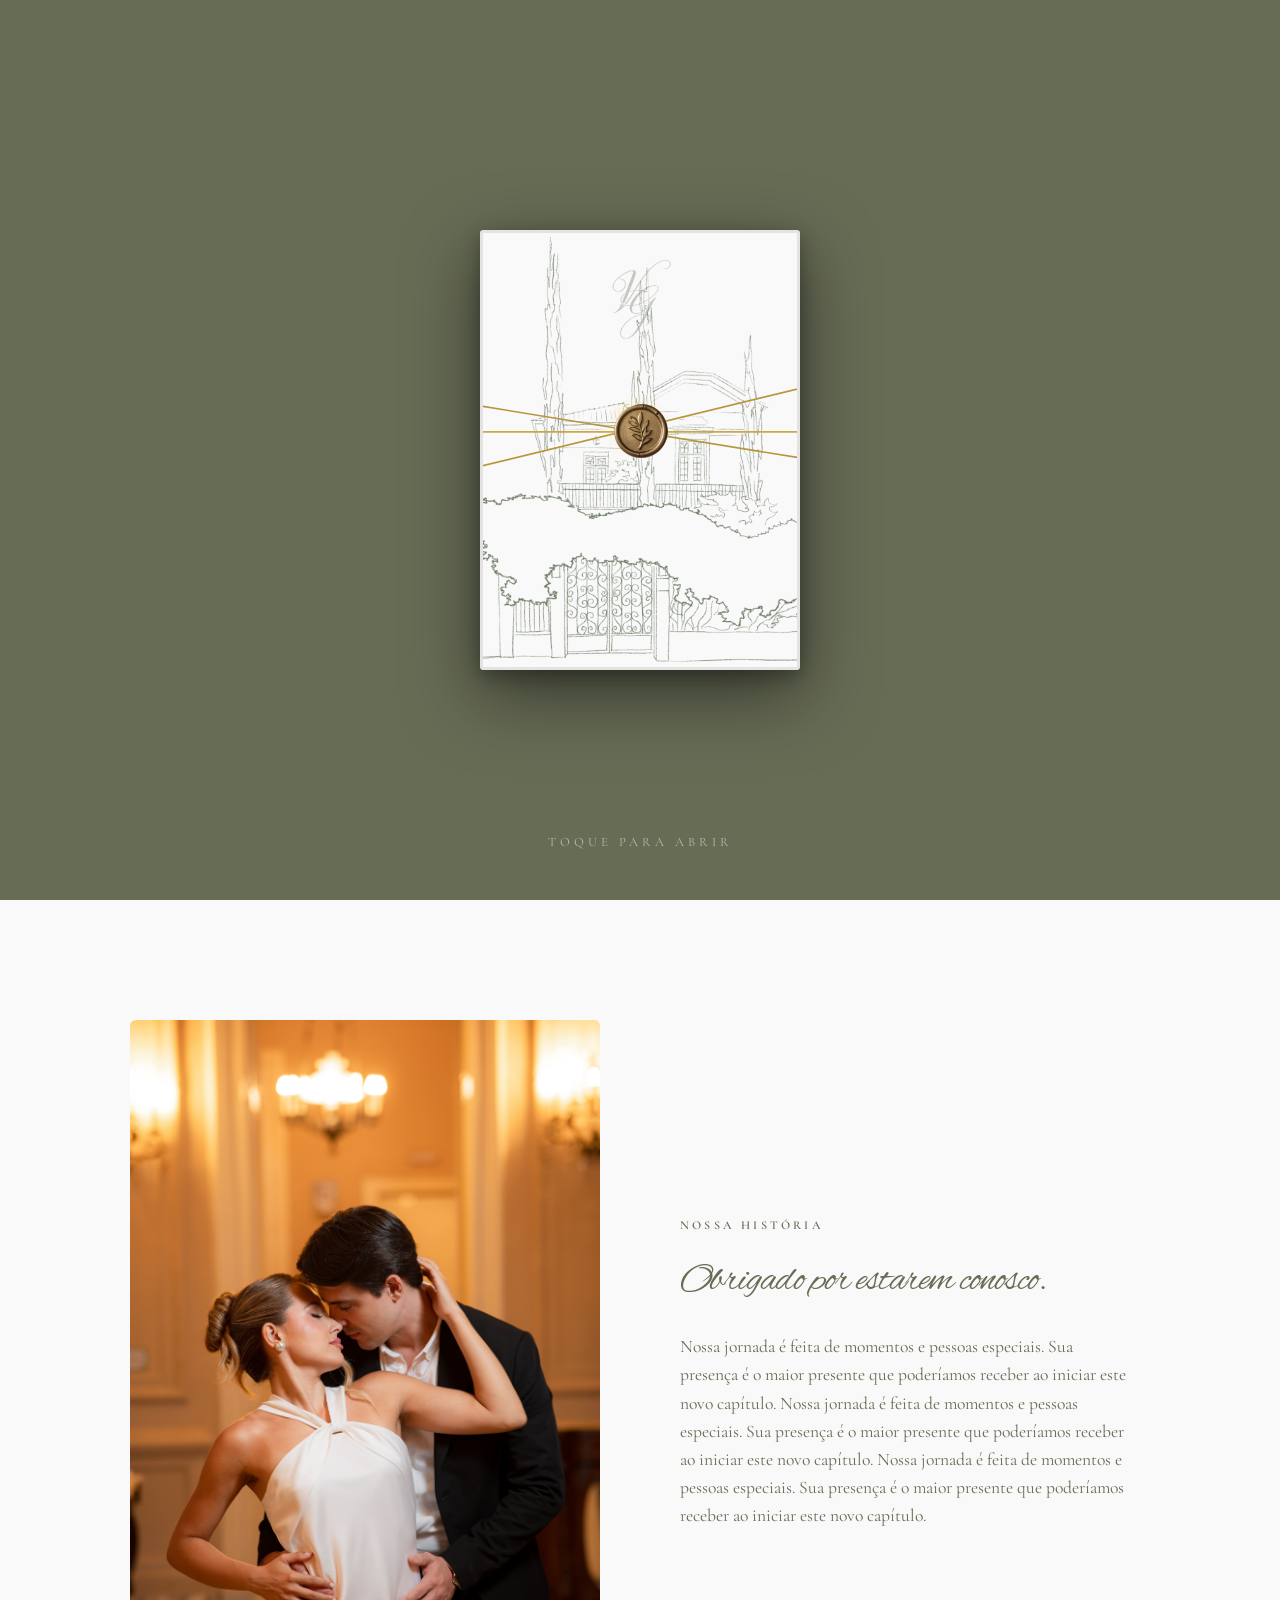
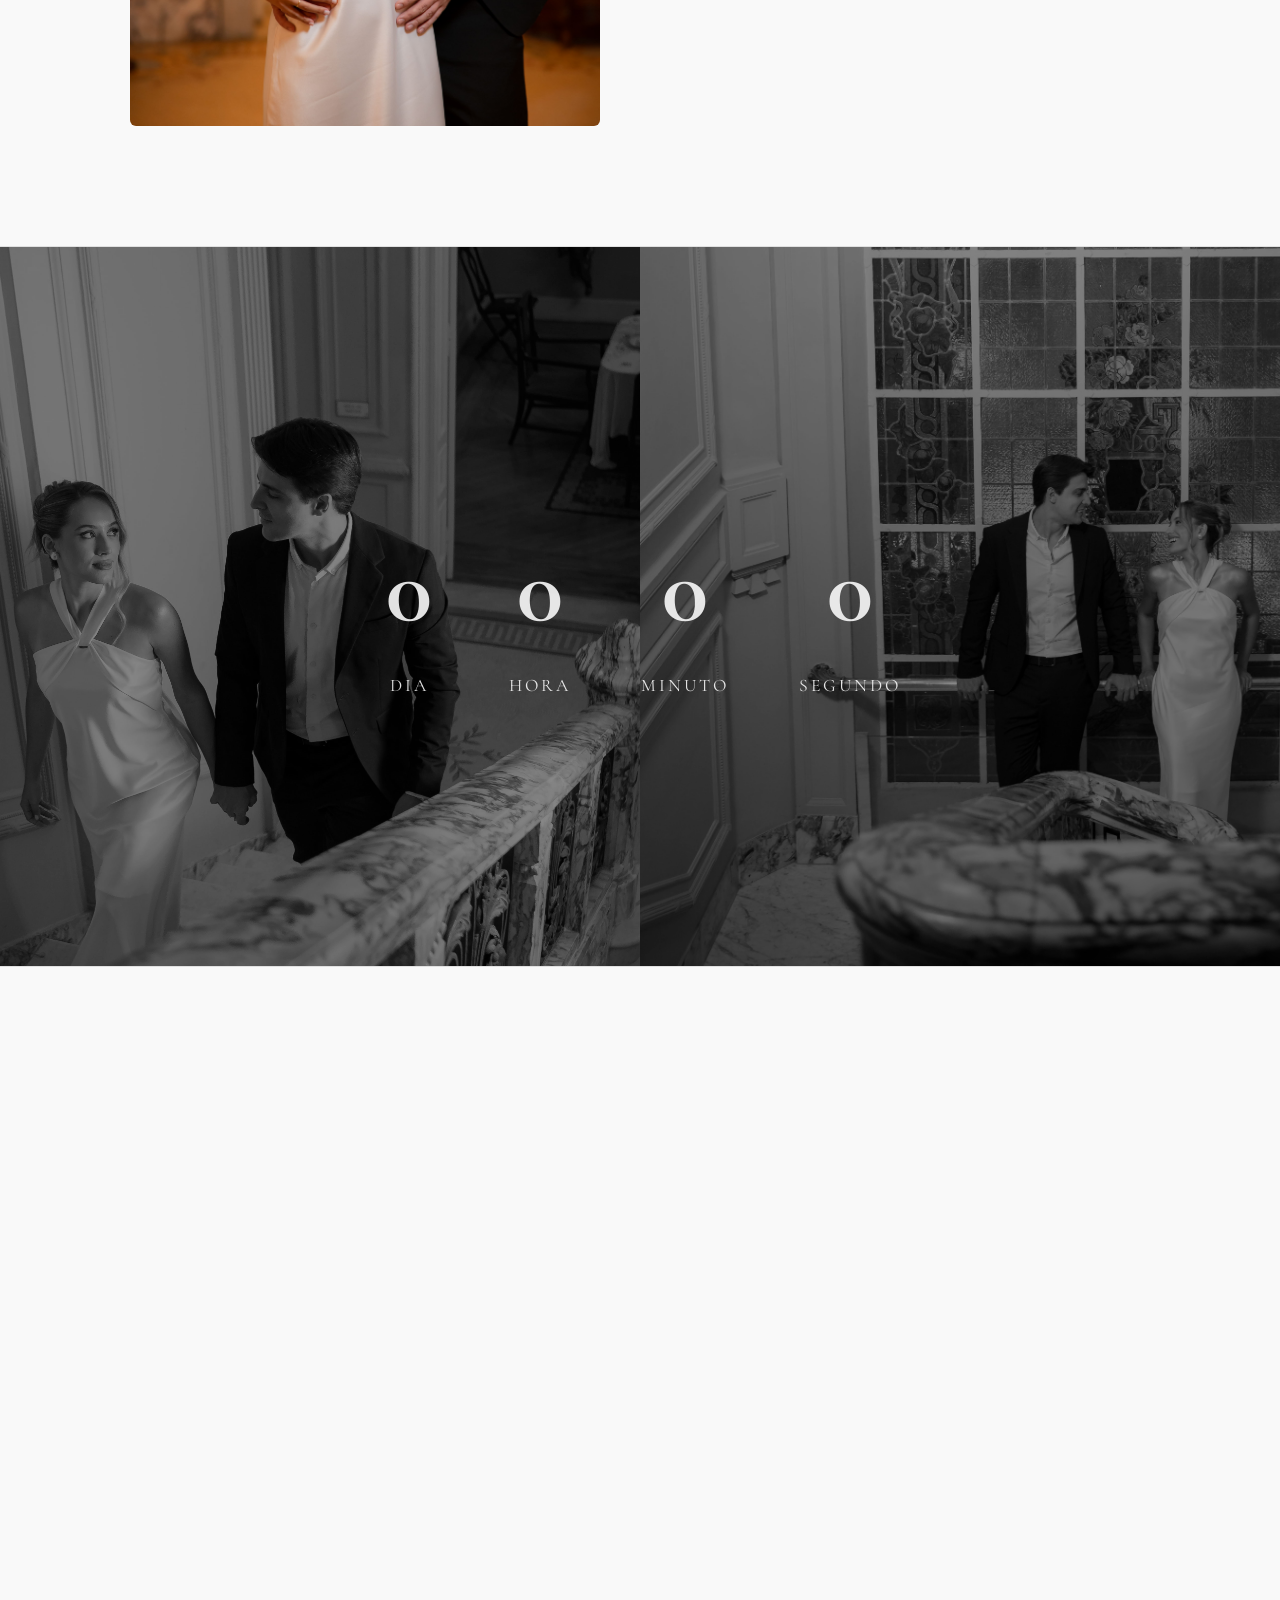
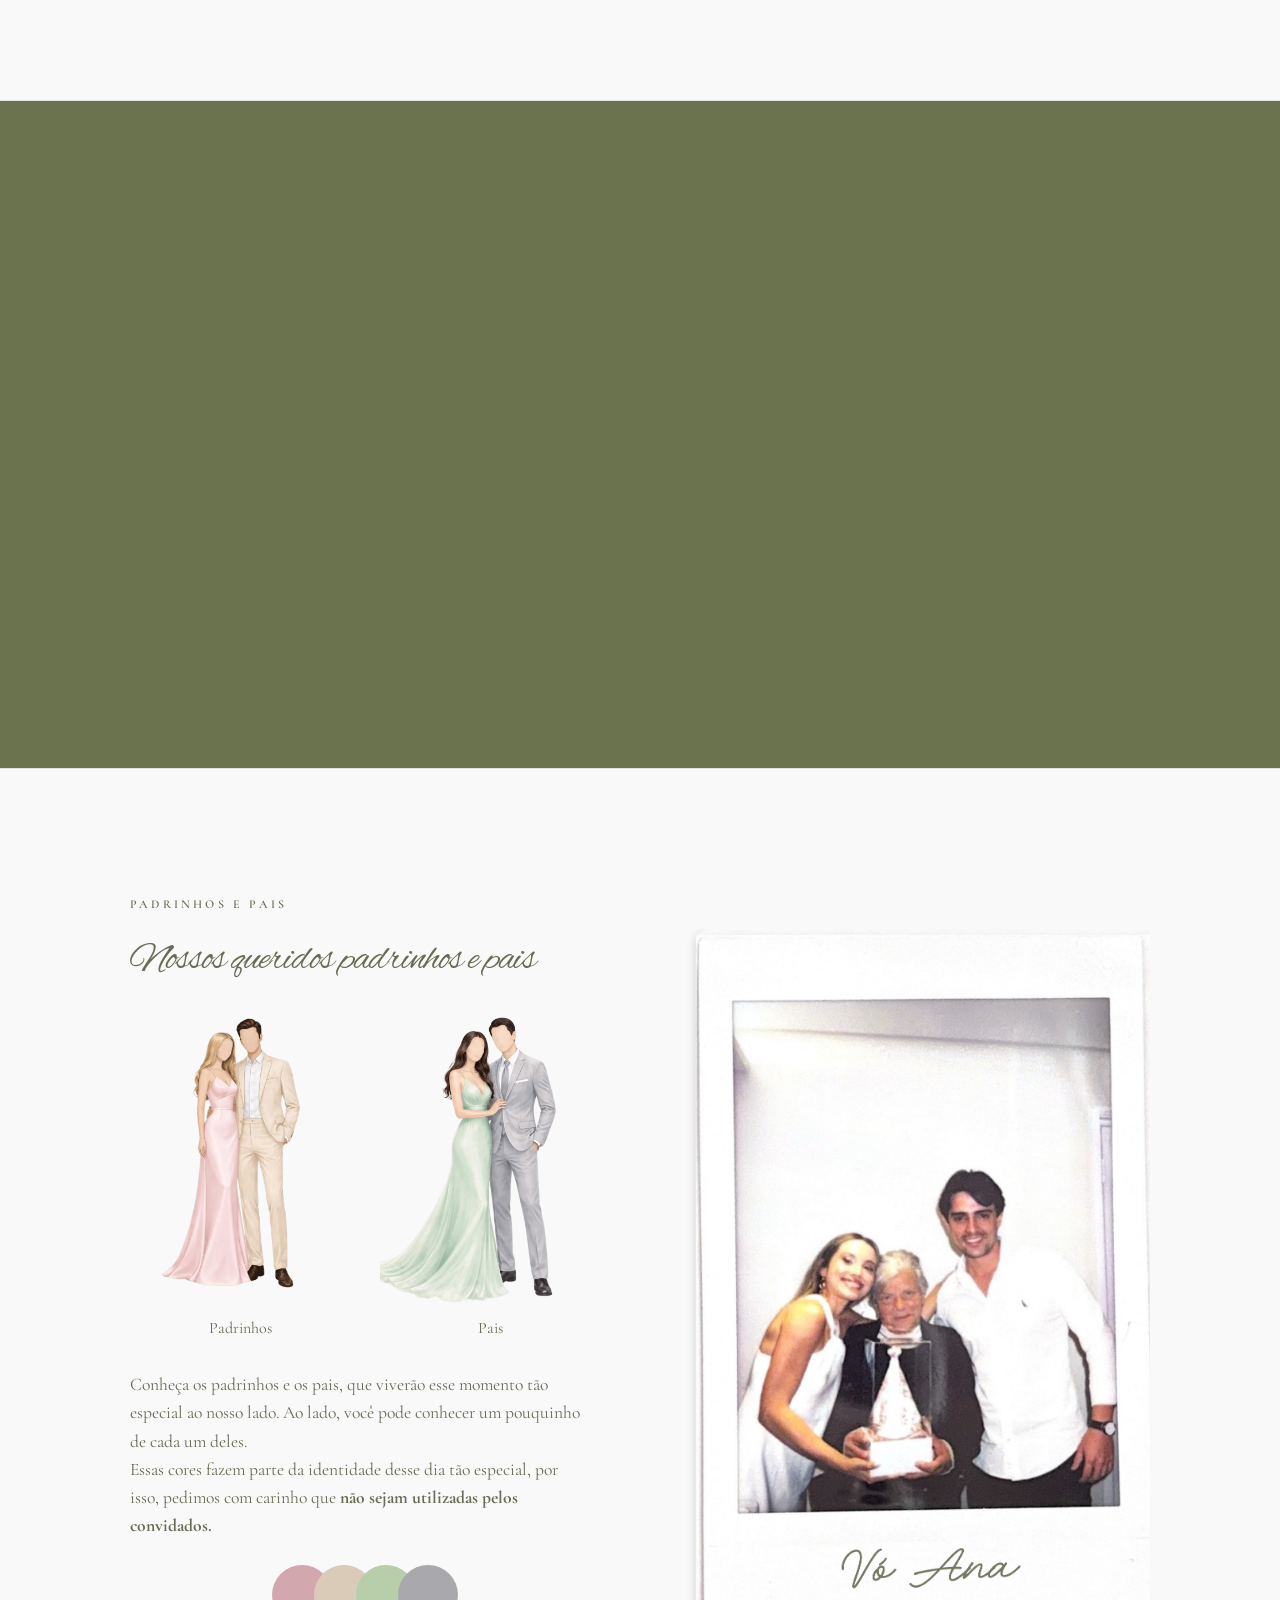
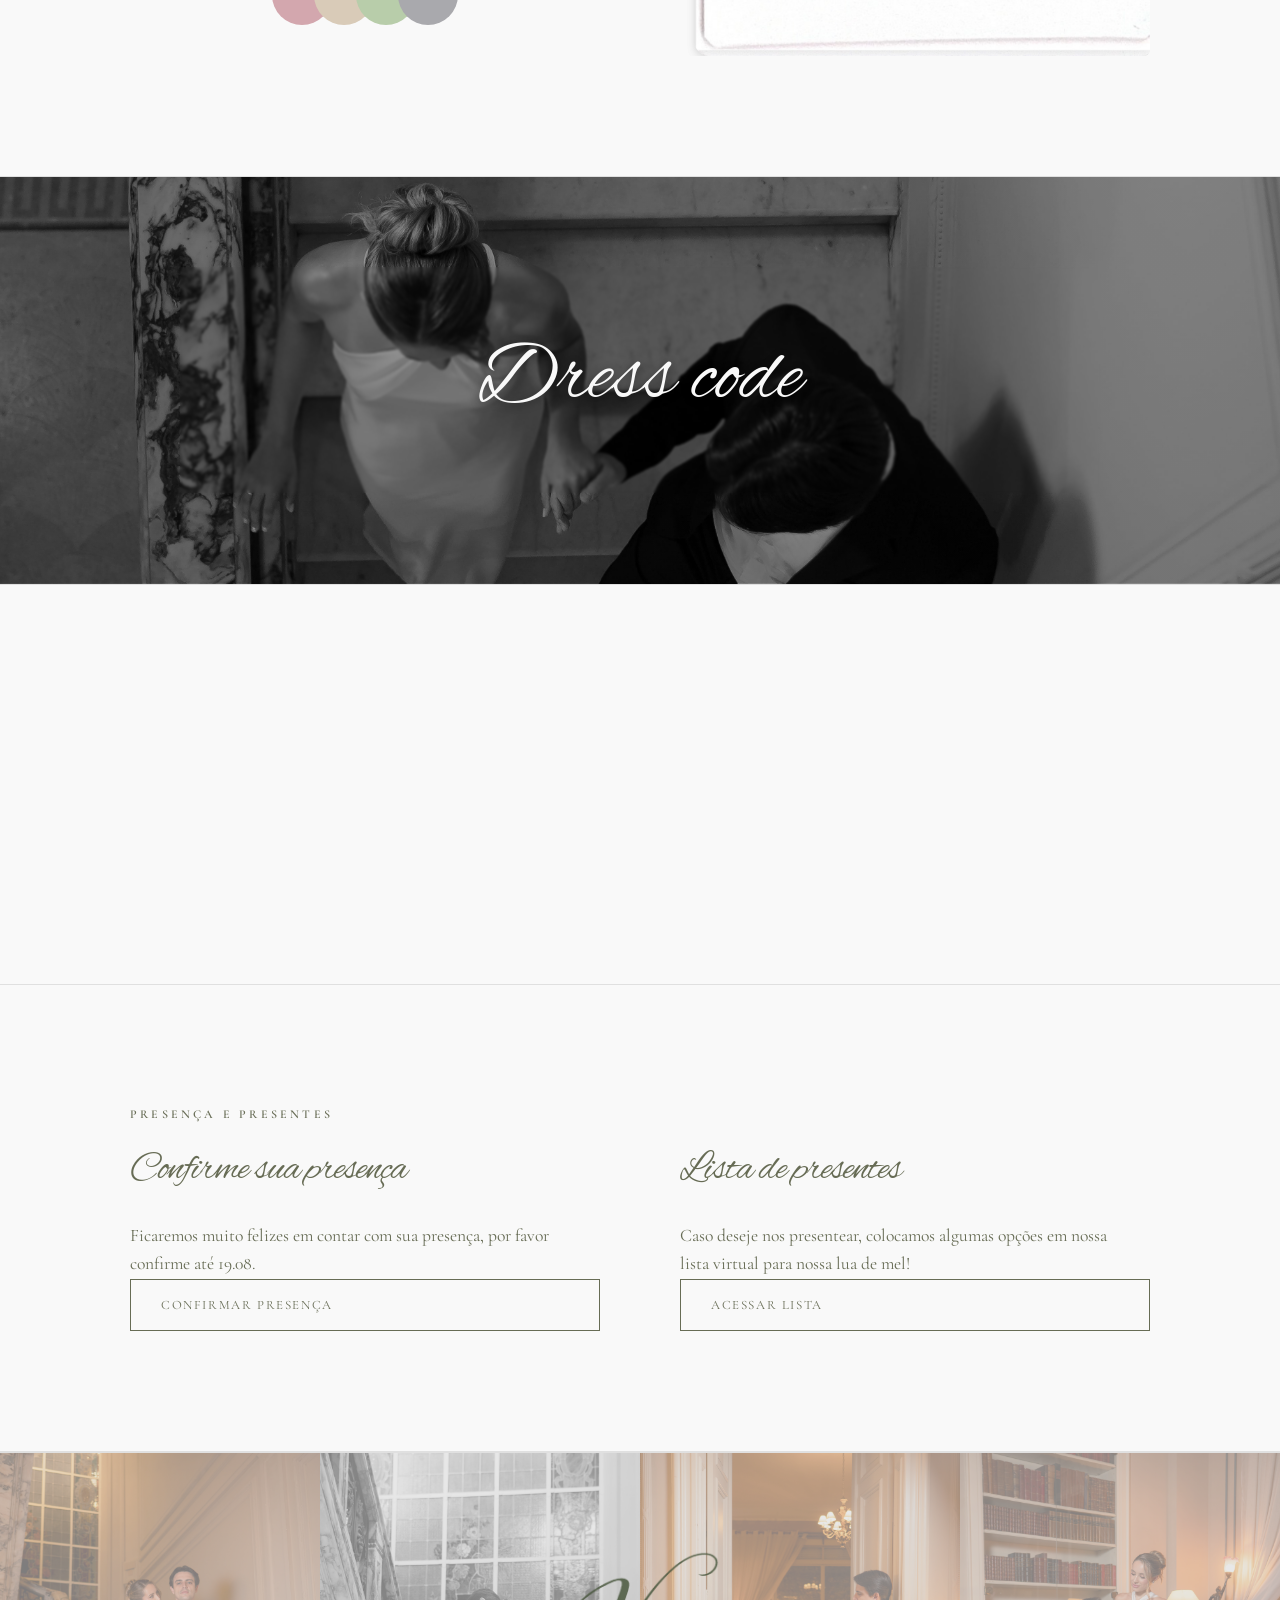
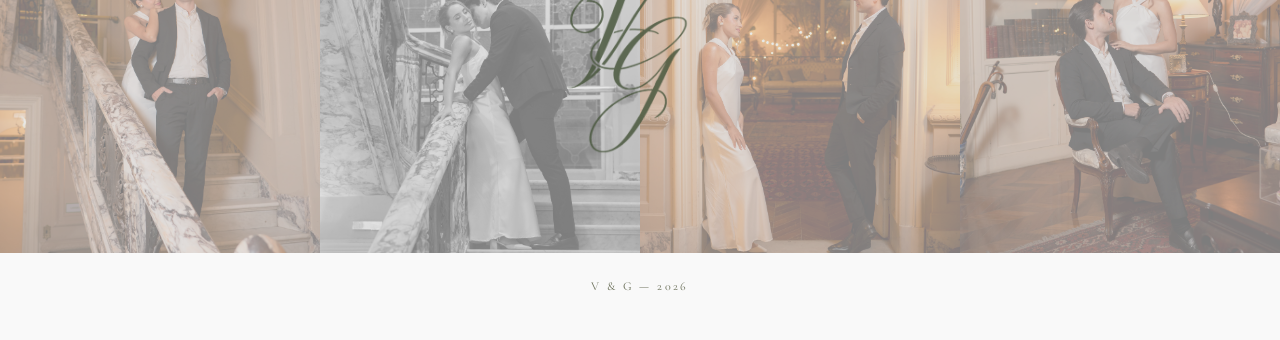
==== index.html @ 1e0dabe7 "Merge pull request #12 from enzotlucas/feat/add-attendants Feat/add attendants" ====
<!DOCTYPE html>
<html lang="pt-BR">

<head>
    <meta charset="UTF-8">
    <meta name="viewport" content="width=device-width, initial-scale=1.0">
    <link rel="icon" href="imgs/logo.png" type="image/x-icon">
    <title>Victor & Gabrielle | Casamento</title>

    <link rel="stylesheet" href="styles/common.css">
    <link rel="stylesheet" href="styles/navbar.css">
    <link rel="stylesheet" href="styles/footer.css">
    <link rel="stylesheet" href="styles/attendants.css">
    <link rel="stylesheet" href="styles/invite.css">
    <link rel="stylesheet" href="styles/countdown.css">
    <link rel="stylesheet" href="styles/monogram.css">
    <link rel="stylesheet" href="styles/dresscode.css"

    <link rel="preconnect" href="https://fonts.googleapis.com">
    <link rel="preconnect" href="https://fonts.gstatic.com" crossorigin>
    <link href="https://fonts.googleapis.com/css2?family=Cardo:wght@400;700&display=swap" rel="stylesheet">
    <link href="https://fonts.googleapis.com/css2?family=Inter:wght@300;400;600&display=swap" rel="stylesheet">
    <link href="https://fonts.googleapis.com/css2?family=Cormorant+Garamond:wght@400;600;700&display=swap" rel="stylesheet">
    <link href="https://fonts.googleapis.com/css2?family=Alex+Brush&display=swap" rel="stylesheet">
</head>

<body>

    <div id="invite-overlay" class="invite-overlay">
        <div class="invite-hint">toque para abrir</div>
        <div class="invite-card fade-in">
            <img src="imgs/logo.png" alt="V & G" class="invite-monogram" />
            <img src="imgs/green_reception.png" alt="" class="invite-bg-img" />

            <svg class="invite-ropes" viewBox="0 0 320 480" preserveAspectRatio="none"
                xmlns="http://www.w3.org/2000/svg">
                <line class="rope rope-1" x1="-10" y1="190" x2="330" y2="250" stroke="#b8963e" stroke-width="1.8" stroke-linecap="round"></line>
                <line class="rope rope-2" x1="-10" y1="260" x2="330" y2="170" stroke="#b8963e" stroke-width="1.8" stroke-linecap="round"></line>
                <line class="rope rope-3" x1="-10" y1="220" x2="330" y2="220" stroke="#c9a84c" stroke-width="1.8" stroke-linecap="round"></line>
            </svg>

            <div class="wax-seal"></div>

        </div>
    </div>
    
    <!-- MONOGRAM -->
    <header class="hero section">
        <div class="hero-container container">
            <img class="logo" id="fullname" src="imgs/names_b.png" alt="Victor e Gabrielle">
            <img class="logo" id="monogram" src="imgs/logo.png" alt="Victor e Gabrielle">

            <div class="countdown-wrapper hero-date">
                <div class="countdown">
                    <div class="box">
                        <span>19</span>
                    </div>

                    <div class="box">
                        <span>.</span>
                    </div>

                    <div class="box">
                        <span>09</span>
                    </div>

                    <div class="box">
                        <span>.</span>
                    </div>

                    <div class="box">
                        <span>26</span>
                    </div>
                </div>
            </div>

        </div>
    </header>

    <nav class="floating-navbar" id="floatingNavbar">
        <div class="nav-brand">Menu</div>

        <button class="menu-toggle" id="menuToggle" aria-label="Abrir menu">
            <span></span>
            <span></span>
            <span></span>
        </button>

        <div class="nav-links" id="navLinks">
            <a href="#message-section">Nossa história</a>
            <a href="#map-section">Horário e endereço</a>
            <a href="#reception-section">Cerimônia</a>
            <a href="#attendants-section">Padrinhos e Pais</a>
            <a href="#dresscode-section">Trajes</a>
            <a href="#registry-section">Presença e presentes</a>
        </div>
    </nav>

    <!-- THANK YOU & PHOTO -->
    <section class="message section" id="message-section">
        <div class="container grid">
            <div class="image-wrapper fade-in">
                <img src="imgs/pre_wedding_98.jpg" alt="Victor e Gabrielle" class="history-img">
            </div>
            <div class="text-block fade-in">
                <p class="label">NOSSA HISTÓRIA</p>
                <h2 class="title">Obrigado por estarem conosco.</h2>
                <p class="description">Nossa jornada é feita de momentos e pessoas especiais. Sua presença é o maior
                    presente que poderíamos receber ao iniciar este novo capítulo.
                    Nossa jornada é feita de momentos e pessoas especiais. Sua presença é o maior
                    presente que poderíamos receber ao iniciar este novo capítulo.
                    Nossa jornada é feita de momentos e pessoas especiais. Sua presença é o maior
                    presente que poderíamos receber ao iniciar este novo capítulo.</p>
            </div>
        </div>
    </section>

    <!-- COUNTDOWN -->
    <section class="countdown-section section" id="countdown-section">
        <div class="countdown-bg">
            <div class="countdown-bg-half countdown-bg-left"></div>
            <div class="countdown-bg-half countdown-bg-right"></div>
        </div>
        <div class="countdown-bg-overlay"></div>
        <div class="countdown-wrapper">
            <div class="countdown">
                <div class="box">
                    <span id="days">0</span>
                    <small id="days-description">DIA</small>
                </div>

                <div class="box">
                    <span class="box-content" id="hours">0</span>
                    <small id="hours-description" class="box-content">HORA</small>
                </div>

                <div class="box">
                    <span id="minutes">0</span>
                    <small id="minutes-description">MINUTO</small>
                </div>

                <div class="box">
                    <span id="seconds">0</span>
                    <small id="seconds-description">SEGUNDO</small>
                </div>
            </div>
        </div>
    </section>

    <!-- MAP -->
    <section class="map section" id="map-section">
        <div class="container grid">
            <div class="text-block fade-in">
                <h2 class="label">LOCALIZAÇÃO</h2>
                <p class="title">Horário e endereço</p>
                <div class="details">
                    <div class="detail-item">
                        <small>LOCAL</small>
                        <p>Casa Quintal</p>
                    </div>
                    <div class="detail-item">
                        <small>ENDEREÇO</small>
                        <p>AV. Angélica, 2278 — Consolação, São Paulo</p>
                    </div>
                    <div class="detail-item">
                        <small>DATA E HORÁRIO</small>
                        <p>19 de Setembro de 2026</p>
                        <p>Abertura às 16:00</p>
                        <p>Início da cerimônia às 16:30</p>
                    </div>
                </div>
            </div>
            <div class="image-wrapper fade-in">
                <div class="map-placeholder gray-bg">
                    <iframe
                        src="https://www.google.com/maps/embed?pb=!1m18!1m12!1m3!1d3657.456363666592!2d-46.6611708!3d-23.5520477!2m3!1f0!2f0!3f0!3m2!1i1024!2i768!4f13.1!3m3!1m2!1s0x94ce582e026b8657%3A0x9a8009879cba331c!2sCasa%20Quintal!5e0!3m2!1spt-BR!2sbr!4v1776713015888!5m2!1spt-BR!2sbr"
                        width="100%" height=100% style="border:0;" allowfullscreen="" loading="lazy"
                        referrerpolicy="no-referrer-when-downgrade"></iframe>
                </div>
                <div class="map-buttons">
                    <a href="https://www.waze.com/pt-BR/live-map/directions/br/sp/av.-angelica,-2278?to=place.ChIJ2aVaAy5YzpQR9B58szAQJpo"
                        target="_blank" class="btn-outline btn-map">ABRIR NO WAZE</a>
                </div>
            </div>
        </div>
    </section>

    <!-- RECEPTION AND CEREMONY -->
    <section class="reception section" id="reception-section">
        <div class="container grid">
            <div class="image-wrapper fade-in">
                <img src="imgs/reception.png" alt="Espaço da cerimônia" class="reception-img">
            </div>
            <div class="text-block fade-in">
                <p class="label">CASAMENTO</p>
                <h2 class="title">Recepção e Cerimônia</h2>
                <p class="description">A cerimônia e a recepção acontecerão no mesmo local. O espaço será aberto
                    às 16h00, e a cerimônia terá
                    início pontualmente às 16:30h.
                    Pedimos, com carinho, que cheguem com antecedência, pois após o início não será permitida a
                    entrada.</p>
            </div>
        </div>
    </section>

    <!-- ATTENDANTS -->
    <section class="attendants section" id="attendants-section">
        <div class="container grid">
            <div class="text-block fade-in">
                <h2 class="label">PADRINHOS E PAIS</h2>
                <p class="title">Nossos queridos padrinhos e pais</p>
                <div>
                    <div class="attendants-images">
                        <div class="attendant-item">
                            <img src="imgs/attendants/attendant.png" alt="Imagem 1">
                            <p>Padrinhos</p>
                        </div>

                        <div class="attendant-item">
                            <img src="imgs/attendants/parent.png" alt="Imagem 2">
                            <p>Pais</p>
                        </div>
                    </div>
                </div>
                <p class="description">
                    Conheça os padrinhos e os pais, que viverão esse momento tão especial ao nosso lado.
                    Ao lado, você pode conhecer um pouquinho de cada um deles.
                </p>

                <p class="description">
                    Essas cores fazem parte da identidade desse dia tão especial, por isso, pedimos com carinho que
                    <strong>não sejam utilizadas pelos convidados.</strong>
                </p>
                <div class="palette">
                    <div class="color attendants1"></div>
                    <div class="color attendants2"></div>
                    <div class="color attendants3"></div>
                    <div class="color attendants4"></div>
                </div>
            </div>
            <div class="gallery fade-in">
                <div class="carousel">
                    <div class="carousel-container images">
                        <div class="slide active">
                            <img src="imgs/attendants/pais_noiva.png" alt="Pais da Noiva">
                        </div>

                        <div class="slide">
                            <img src="imgs/attendants/pais_noivo.png" alt="Pais do Noivo">
                        </div>

                        <div class="slide">
                            <img src="imgs/attendants/vo_ana.png" alt="Vó Ana">
                        </div>

                        <div class="slide">
                            <img src="imgs/attendants/italo_mayara.png" alt="Italo e Mayara">
                        </div>

                        <div class="slide ">
                            <img src="imgs/attendants/roseiro_emily.png" alt="Luiz e Emily">
                        </div>

                        <div class="slide">
                            <img src="imgs/attendants/enzo_carol.png" alt="Enzo e Carol">
                        </div>

                        <div class="slide">
                            <img src="imgs/attendants/matheus_pietra.png" alt="Matheus e Pietra">
                        </div>

                        <div class="slide">
                            <img src="imgs/attendants/tati_almir.png" alt="Almir e Tatiane">
                        </div>

                        <div class="slide">
                            <img src="imgs/attendants/renan_gabi.png" alt="Renan e Gabriela">
                        </div>

                        <div class="slide">
                            <img src="imgs/attendants/beatriz.png" alt="Beatriz">
                        </div>

                        <div class="slide">
                            <img src="imgs/attendants/lucao.png" alt="Lucas">
                        </div>

                        <div class="slide">
                            <img src="imgs/attendants/caio_bia.png" alt="Beatriz e Caio">
                        </div>
                    </div>
                </div>
            </div>
        </div>
    </section>


    <!-- DRESS CODE -->
    <section class="dresscode-title section" id="dresscode-section">
        <div class="image-title-box">
            <h2 class="image-title-text">Dress code</h2>
        </div>
    </section>

    <section class="dresscode section">
        <div class="container fade-in">
            <div class="dresscode-grid">
                <div class="dresscode-item">
                    <p class="dresscode-description">Para os homens, sugerimos terno com camisa social, sendo opcional o uso de gravata e sapato social.</p>
                    <p class="dresscode-description">Para as mulheres, vestidos longos lisos sem brilho são ótimas escolhas. Para manter a harmonia da paleta do evento, sugerimos evitar tons de verde e rosa.</p>
                </div>

                <div class="dresscode-item">
                    <p class="dresscode-description">A ideia é que todos se sintam elegantes, confortáveis e confiantes,
                        sem deixar de valorizar esse momento tão especial.</p>
                    <p class="dresscode-description">Ah, e vale lembrar: em setembro, o clima pode variar ao longo do
                        dia. Sugerimos levar um casaco leve ou echarpe para o entardecer.</p>
                </div>
            </div>
        </div>
    </section>

    <!-- REGISTRY -->
    <section class="registry section" id="registry-section">
        <div class="container fade-in">
            <p class="label">PRESENÇA E PRESENTES</p>
            <div class="registry-grid">
                <div class="registry-item ">
                    <h2 class="title">Confirme sua presença</h2>
                    <p class="description">
                        Ficaremos muito felizes em contar com sua presença, por favor confirme até 19.08.
                    </p>
                    <a class="btn-outline"
                        href="https://wa.me/5511942232602?text=Ol%C3%A1!%20Sou%20convidado(a)%20do%20casamento%20de%20Victor%20%26%20Gabrielle%20e%20gostaria%20de%20confirmar%20minha%20presen%C3%A7a.%0A%0ANome%20completo%20dos%20convidados%20que%20ir%C3%A3o%20comparecer:">
                        CONFIRMAR PRESENÇA
                    </a>
                </div>

                <div class="registry-item">
                    <h2 class="title">Lista de presentes</h2>
                    <p class="description">
                        Caso deseje nos presentear, colocamos algumas opções em nossa lista virtual para nossa lua de mel!
                    </p>
                    <a class="btn-outline" href="https://casamento-y12m.listaideal.com.br/pt">
                        ACESSAR LISTA
                    </a>
                </div>
            </div>
        </div>
    </section>

    <!-- FOOTER -->
    <footer class="footer">
        <div class="footer-carousel">
            <div class="footer-carousel-track">
                <div class="footer-slide"><img src="imgs/pre_wedding_13.jpg" alt=""></div>
                <div class="footer-slide"><img src="imgs/pre_wedding_102.jpg" alt=""></div>
                <div class="footer-slide"><img src="imgs/pre_wedding_32.jpg" alt=""></div>
                <div class="footer-slide"><img src="imgs/pre_wedding_107.jpg" alt=""></div>
            </div>
            <div class="footer-overlay">
                <img src="imgs/logo.png" alt="V & G" class="footer-logo">
            </div>
        </div>
        <div class="footer-credits">
            <p>V & G — 2026</p>
        </div>
    </footer>

    <script src="scripts/attendants.js"></script>
    <script src="scripts/default.js"></script>
    <script src="scripts/countdown.js"></script>
    <script src="scripts/navbar.js"></script>
    <script src="scripts/invite.js"></script>
    <script src="scripts/footer.js"></script>
</body>

<script>
    startAutoPlay();
    startCountdown();
</script>

</html>
---- styles/common.css ----
/* PALETTE: Egg-White: #F9F9F9 | Light Gray: #A0A0A0 */

:root {
    --egg-white: #F9F9F9;
    --secondary-color: #676c55;
    --border-color: #E0E0E0;
}

* {
    margin: 0;
    padding: 0;
    box-sizing: border-box;
}

body {
    background-color: var(--egg-white);
    color: var(--secondary-color);
    font-family: "Cormorant Garamond", serif;
    line-height: 1.6;
    overflow-x: hidden;
    -webkit-font-smoothing: antialiased;
}

.blur {
    text-shadow:
        -1px -1px 2px rgba(255, 255, 255, 0.7),
        1px -1px 2px rgba(255, 255, 255, 0.7),
        -1px 1px 2px rgba(255, 255, 255, 0.7),
        1px 1px 2px rgba(255, 255, 255, 0.7);
}

.logo {
    position: absolute;
    top: 5%;
    left: 50%;
    transform: translateX(-50%);
    width: 40%;
    transition: transform 0.1s linear;
}


#fullname {
    display: block;
}

.countdown-wrapper {
    text-align: center;
    margin-top: auto;
    text-align: center;
    padding-bottom: 40px;
    position: relative;
    left: 50%;
    transform: translateX(-50%);
}


.box {
    color: var(--egg-white);
    padding: 20px 25px;
    border-radius: 12px;
    min-width: 90px;
    opacity: 0.9;
}

.box span {
    display: block;
    font-size: 2rem;
    font-weight: bold;
}

.box small {
    display: block;
    margin-top: 5px;
    font-size: 0.75rem;
    letter-spacing: 1px;
    color: var(--egg-white);
}

.container {
    max-width: 1100px;
    margin: 0 auto;
    padding: 0 40px;
}

.section {
    padding: 120px 0;
    border-bottom: 1px solid var(--border-color);
}

.label {
    font-size: 0.75rem;
    letter-spacing: 0.2rem;
    font-weight: 600;
    margin-bottom: 24px;
    display: block;
}


.title {
    font-size: 2.5rem;
    font-weight: 400;
    letter-spacing: -1px;
    margin-bottom: 30px;
    line-height: 1.1;
    font-family: 'Alex Brush', cursive;
}


.description {
    font-size: 1.1rem;
    max-width: 450px;
}

.grid {
    display: grid;
    grid-template-columns: 1fr 1fr;
    gap: 80px;
    align-items: center;
}

.gray-bg {
    background-color: #EAEAEA;
    display: flex;
    align-items: center;
    justify-content: center;
    color: var(--secondary-color);
    text-transform: uppercase;
    font-size: 0.7rem;
    letter-spacing: 0.1rem;
}

.registry-grid {
    display: grid;
    grid-template-columns: 1fr 1fr;
    gap: 80px;
}

.registry-item {
    display: flex;
    flex-direction: column;
}

.registry-item .btn-outline {
    margin-top: auto;
}


.placeholder-img {
    aspect-ratio: 4/5;
    width: 100%;
}

.map-placeholder {
    width: 100%;
    height: 400px;
    margin-bottom: 40px;
}

.map-buttons {
    display: flex;
    justify-content: center;
    gap: 1%
}


button,
.btn-outline {
    background: transparent;
    border: 1px solid var(--secondary-color);
    color: var(--secondary-color);
    padding: 15px 30px;
    text-decoration: none;
    font-size: 0.8rem;
    letter-spacing: 0.1rem;
    display: inline-block;
    cursor: pointer;
    font-family: "Cormorant Garamond", serif;
    transition: all 0.4s ease;
}

.btn-map {
    margin: 0%;
    text-align: center;
    width: 100%;
}

button:hover,
.btn-map:hover {
    background-color: var(--secondary-color);
    color: var(--egg-white);
}

.fade-in {
    opacity: 0;
    transform: translateY(20px);
    transition: opacity 0.8s ease-out, transform 0.8s ease-out;
}

.fade-in.visible {
    opacity: 1;
    transform: translateY(0);
}


.reception {
    background-color: #6b734e;
}

.reception .label,
.reception .description {
    color: var(--egg-white);
}

.reception .title {
    color: #DFE3D0;
}

.reception-img {
    width: 100%;
    display: block;
    mix-blend-mode: multiply;
    opacity: 0.6;
    transform: scale(1.35);
    transform-origin: center center;
}

.history-img {
    border-radius: 6px;
    width: 100%;
    display: block;
    mix-blend-mode: multiply;
    transform-origin: center center;
}



@media (max-width: 768px) {
    
    .grid {
        grid-template-columns: 1fr;
        gap: 40px;
    }

    .title {
        font-size: 1.8rem;
    }

    .section {
        padding: 60px 0;
    }

    .btn-map {
        margin: 1%;
    }

    .map-buttons {
        display: block;
        justify-content: center;
        gap: 1%
    }

    .registry-grid {
        grid-template-columns: 1fr;
        gap: 0;
    }

    .registry-item+.registry-item {
        border-top: 1px solid var(--border-color);
        margin-top: 40px;
        padding-top: 40px;
    }


    .logo {
        width: 30%;
        top: 15%;
    }

    #fullname {
        display: none;
    }

    .countdown-wrapper {
        text-align: center;
        margin-top: auto;
        padding-bottom: 40px;
        width: 100%;
    }

    .box {
        flex: 0 0 auto;
        min-width: 60px;
        padding: 12px 10px;
    }

    .reception-img {
        transform: none;
    }
}
---- styles/navbar.css ----
.floating-navbar {
    position: fixed;
    top: 0;
    left: 0;
    width: 100%;
    background: rgba(107, 115, 78, 0.95);
    backdrop-filter: blur(8px);
    display: flex;
    justify-content: center;
    align-items: center;
    gap: 28px;
    padding: 18px 20px;
    z-index: 999;
    transform: translateY(-100%);
    transition: transform 0.35s ease;
}

.floating-navbar.show {
    transform: translateY(0);
}

.nav-brand {
    display: none;
}

.menu-toggle {
    display: none;
}

.nav-links {
    display: flex;
    gap: 28px;
}

.nav-links a {
    color: var(--egg-white);
    text-decoration: none;
    font-size: 0.95rem;
    letter-spacing: 1px;
}

@media (max-width: 768px) {
    .floating-navbar {
        justify-content: flex-end;
        padding: 14px 18px;
        background: transparent;
        backdrop-filter: none;
        box-shadow: none;
        border: none;
        flex-wrap: wrap;
    }

    .nav-brand {
        display: none;
    }

    .menu-toggle {
        display: flex;
        flex-direction: column;
        gap: 5px;
        background: rgba(107, 115, 78, 0.95);
        border: none;
        padding: 10px;
        border-radius: 10px;
        cursor: pointer;
    }

    .menu-toggle span {
        width: 24px;
        height: 2px;
        background: var(--egg-white);
        display: block;
    }

    .nav-links {
        display: none;
        width: 100%;
        margin-top: 12px;
        padding: 18px;
        border-radius: 14px;
        background: rgba(107, 115, 78, 0.95);
        backdrop-filter: blur(8px);
        flex-direction: column;
        gap: 14px;
    }

    .nav-links.open {
        display: flex;
    }

    .nav-links a {
        color: var(--egg-white);
        text-decoration: none;
        font-size: 0.95rem;
        padding: 4px 0;
    }
}
---- styles/footer.css ----
.footer {
    border-top: 1px solid var(--border-color);
    overflow: hidden;
    content-visibility: visible;
    contain: style layout;
}
 
.footer-carousel {
    position: relative;
    width: 100%;
    overflow: hidden;
    transform: translateZ(0);
    backface-visibility: hidden;
}
 
.footer-carousel-track {
    display: flex;
    will-change: transform;
    transform: translateZ(0);
    backface-visibility: hidden;
}
 
.footer-slide {
    flex: 0 0 auto;
    width: 25%;
    aspect-ratio: 4 / 5;
    position: relative;
    overflow: hidden;
    transform: translateZ(0);
}
 
.footer-slide img {
    width: 100%;
    height: 100%;
    object-fit: cover;
    display: block;
    filter: brightness(.85);
    /* mantém a imagem decodificada em memória */
    content-visibility: visible;
}

.footer-slide::after {
    content: '';
    position: absolute;
    inset: 0;
    background: rgba(249, 249, 249, 0.5);
    pointer-events: none;
}

.footer-overlay {
    position: absolute;
    inset: 0;
    display: flex;
    align-items: center;
    justify-content: center;
    pointer-events: none;
    z-index: 10;
}

.footer-logo {
    width: min(160px, 14%);
    filter: invert(27%) sepia(18%) saturate(600%) hue-rotate(50deg) brightness(40%) contrast(90%);
    opacity: 0.85;
}

.footer-credits {
    text-align: center;
    padding: 24px 0;
    font-size: 0.75rem;
    letter-spacing: 0.15rem;
    color: var(--secondary-color);
}

@media (max-width: 768px) {
    .footer-slide {
        width: 50%;
    }

    .footer-logo {
        width: min(150px, 40%);
    }
}
---- styles/attendants.css ----
.gallery {
    margin-top: 40px;
    position: relative;
    overflow: hidden;
}

.gallery-item {
    aspect-ratio: 16/9;
}

.attendants1 {
    background: #D3A7AE;
}

.attendants2 {
    background: #D9CBB8;
}

.attendants3 {
    background: #B8CDAA;
}

.attendants4 {
    background: #A9A9AD;
}


.palette {
    display: flex;
    justify-content: center;
    margin: 25px 0;
}


.attendants-images {
    display: grid;
    grid-template-columns: 1fr 1fr;
    gap: 30px;
    margin: 30px 0;
    align-items: start;
}

.attendant-item {
    text-align: center;
}

.attendant-item img {
    width: 100%;
    aspect-ratio: 3 / 4;
    /* mantém proporção igual sempre */
    object-fit: cover;
    border-radius: 8px;
    display: block;
}

.attendant-item p {
    margin-top: 10px;
    font-size: 1rem;
}

.images {
    display: flex;
    transition: transform 0.4s ease;
}

.images img {
    border-radius: 6px;
    width: 200px;
    height: 300px;
    object-fit: cover;
    margin: 0 10px;
}

.slide {
    position: absolute;
    inset: 0;
    width: 100%;
    flex-shrink: 0;
    opacity: 0;
    transform: scale(0.9);
    transition: opacity 0.4s ease, transform 0.4s ease;
}

.slide.active {
    opacity: 1;
    transform: scale(1);
    position: relative;
}

.slide img {
    width: 100%;
    height: 100%;
    object-fit: cover;
    display: block;
    border-radius: 4%;
    filter: drop-shadow(0 2px 5px rgba(0, 0, 0, 0.1));
}

.slide p {
    margin-top: 10px;
    font-size: 14px;
}


.carousel {
    width: 100%;
    display: flex;
    align-items: center;
    gap: 10px;
    justify-content: center;
}

.carousel-container {
    border-radius: 6px;
    width: 100%;
    text-align: center;
    position: relative;
    overflow: hidden;
}

@media (min-width: 769px) {
    #attendants-section .container.grid {
        grid-template-columns: minmax(0, 1fr) minmax(0, 1fr);
    }

    .gallery {
        width: 100%;
    }

    .carousel-container {
        width: 100%;
    }
}

.color {
    width: 60px;
    height: 60px;
    border-radius: 50%;
}

.color+.color {
    margin-left: -18px;
}

@media (max-width: 768px) {
    
    .carousel-button {
        font-size: 16px;
        padding: 4px 8px;
    }

    .carousel-container {
        max-width: 220px;
    }

    .slide img {
        width: 100%;
        height: auto;
        border-radius: 4%;
        object-fit: contain;
    }

    .slide {
        position: absolute;
        width: 100%;
        opacity: 0;
        transform: scale(0.9);
        transition: opacity 0.4s ease, transform 0.4s ease;
    }

    .slide.active {
        opacity: 1;
        transform: scale(1);
        position: relative;
    }
}
---- styles/invite.css ----
.invite-overlay {
    position: fixed;
    inset: 0;
    z-index: 9999;
    background: var(--secondary-color);
    display: flex;
    align-items: center;
    justify-content: center;
    cursor: pointer;
    transition: opacity 0.9s ease;
    perspective: 1200px;
}

.invite-overlay.fade-out {
    opacity: 0;
    pointer-events: none;
}

.invite-hint {
    position: absolute;
    bottom: 48px;
    left: 50%;
    transform: translateX(-50%);
    color: rgba(249, 249, 249, 0.55);
    font-family: "Cormorant Garamond", serif;
    font-size: 0.8rem;
    letter-spacing: 0.25rem;
    text-transform: uppercase;
    white-space: nowrap;
    animation: hint-pulse 2.5s ease-in-out infinite;
    pointer-events: none;
    transition: opacity 0.3s ease;
}

.invite-overlay.opening .invite-hint {
    opacity: 0;
}

@keyframes hint-pulse {

    0%,
    100% {
        opacity: 0.4;
        transform: translateX(-50%) translateY(0);
    }

    50% {
        opacity: 0.9;
        transform: translateX(-50%) translateY(-5px);
    }
}

.invite-card {
    position: relative;
    width: min(320px, 78vw);
    aspect-ratio: 4 / 5.5;
    background: var(--egg-white);
    box-shadow: 0 24px 70px rgba(0, 0, 0, 0.5), 0 6px 18px rgba(0, 0, 0, 0.3);
    border-radius: 3px;
    overflow: hidden;
    border: 3px solid rgba(160, 160, 160, 0.25);
    transform-origin: center center;
    transition:
        transform 0.9s cubic-bezier(0.4, 0, 0.2, 1) 0.7s,
        opacity 0.6s ease 0.75s;
}

.invite-bg-img {
    position: absolute;
    inset: 0;
    width: 100%;
    height: 100%;
    object-fit: cover;
    border-radius: 3px;
    z-index: 1;
    transform: scale(1.15);
}

.invite-monogram {
    position: absolute;
    top: 6%;
    left: 50%;
    transform: translateX(-50%);
    width: 20%;
    z-index: 2;
    filter: invert(27%) sepia(18%) saturate(600%) hue-rotate(50deg) brightness(40%) contrast(90%);
    opacity: 0.3;
}

.invite-ropes {
    position: absolute;
    inset: 0;
    width: 100%;
    height: 100%;
    overflow: visible;
    z-index: 5;
    pointer-events: none;
}

.rope {
    stroke-dasharray: 700;
    stroke-dashoffset: 0;
    transition: none;
}

.wax-seal {
    position: absolute;
    top: 46%;
    left: 50%;
    transform: translate(-50%, -50%);

    width: min(110px, 28vw);
    height: min(110px, 28vw);

    background-image: url('../imgs/wax_seal.png');
    background-size: contain;
    background-repeat: no-repeat;
    background-position: center;

    z-index: 10;

    transition: opacity 0.3s ease 0.5s, transform 0.3s ease 0.5s;
}

.wax-seal::before {
    content: '';
    position: absolute;
    inset: 18%;
    background: radial-gradient(circle at 40% 35%,
            rgba(255, 220, 130, 0.22) 0%,
            transparent 65%);

    border-radius: 50%;
}

.invite-overlay.opening .rope-1 {
    animation: cut-rope 0.45s cubic-bezier(0.4, 0, 1, 1) 0s forwards;
}

.invite-overlay.opening .rope-2 {
    animation: cut-rope 0.45s cubic-bezier(0.4, 0, 1, 1) 0.08s forwards;
}

.invite-overlay.opening .rope-3 {
    animation: cut-rope 0.35s cubic-bezier(0.4, 0, 1, 1) 0.15s forwards;
}

@keyframes cut-rope {
    0% {
        stroke-dashoffset: 0;
        opacity: 1;
    }

    60% {
        stroke-dashoffset: 0;
        opacity: 1;
    }

    100% {
        stroke-dashoffset: 700;
        opacity: 0;
    }
}

.invite-overlay.opening .wax-seal {
    opacity: 0;
    transform: translate(-50%, -50%) scale(0.85);
}

.invite-overlay.opening .invite-card {
    transform: rotateX(90deg);
    opacity: 0;
}
---- styles/countdown.css ----
.countdown-section {
    position: relative;
    overflow: hidden;
}

.countdown-section::before {
    content: '';
    position: absolute;
    inset: 0;
    background: rgba(0, 0, 0, 0.45);
    z-index: 1;
    pointer-events: none;
}

.countdown-section .countdown-wrapper {
    position: relative;
    z-index: 2;
}

.countdown-bg {
    position: absolute;
    inset: 0;
    display: flex;
    z-index: 0;
}

.countdown-bg-half {
    flex: 1;
    background-size: cover;
    background-repeat: no-repeat;
    filter: grayscale(100%);
}

.countdown-bg-left {
    background-image: url('../imgs/pre_wedding_42.jpg');
    background-position: center right;
}

.countdown-bg-right {
    background-image: url('../imgs/pre_wedding_46.jpg');
    background-position: center left;
}



.countdown {
    display: flex;
    justify-content: center;
    gap: 10px;
    flex-wrap: wrap;
}

@media (min-width: 769px) {
    .countdown-section {
        min-height: 720px;
        padding: 0;
        display: flex;
        align-items: center;
        justify-content: center;
    }

    .countdown-section .countdown-wrapper {
        left: auto;
        transform: none;
        width: auto;
        margin-top: 0;
        padding-bottom: 0;
    }

    .countdown-section .box span {
        font-size: 6rem;
    }

    .countdown-section .box small {
        font-size: 1.1rem;
        letter-spacing: 3px;
    }

    .countdown-section .box {
        min-width: 120px;
        padding: 20px 30px;
    }
}


@media (max-width: 768px) {

    .countdown-section .countdown {
        width: 100%;
    }

    .countdown-bg-left {
        background-image: url('../imgs/pre_wedding_42.jpg');
    }

    .countdown-bg-right {
        display: none;
    }

    .countdown-wrapper {
        text-align: center;
        margin-top: auto;
        padding-bottom: 40px;
        width: 100%;
    }

    .countdown {
        flex-wrap: nowrap;
        justify-content: space-between;
        gap: 8px;
        overflow-x: auto;
    }
}
---- styles/monogram.css ----
#monogram {
    display: none;
}

.monogram {
    font-size: 8rem;
    font-weight: 300;
    letter-spacing: -4px;
    text-align: center;
    margin: 100px 0;
}

.hero {
    background-image:
        linear-gradient(rgba(0, 0, 0, 0.5), rgba(0, 0, 0, 0.5)),
        url('../imgs/pre_wedding_10.jpg');
    background-size: cover;
    background-position: center;
    background-repeat: no-repeat;
    position: relative;
    height: 100vh;
    overflow: hidden;
}

.hero-date {
    position: absolute;
    bottom: 40px;
    top: auto;
    left: 50%;
    transform: translateX(-50%);
    margin: 0;
    padding: 0;
    z-index: 2;
}

.hero-date .box {
    min-width: auto;
    padding: 8px 12px;
    background: transparent;
}

.hero-date .box span {
    font-size: 2.2rem;
    font-weight: bold;
    color: var(--egg-white);
    line-height: 1;
}


@media (max-width: 768px) {
    
    .hero {
        display: flex;
        flex-direction: column;
        align-items: center;
    }

    #monogram {
        display: block;
    }

    .monogram {
        font-size: 4rem;
    }
    
    .hero-date {
        bottom: 24px;
        top: auto;
        width: 100%;
    }

    .hero-date .countdown {
        justify-content: center;
        gap: 4px;
        overflow: hidden;
    }

    .hero-date .box {
        padding: 4px 6px;
    }

    .hero-date .box span {
        font-size: 1.5rem;
    }
}
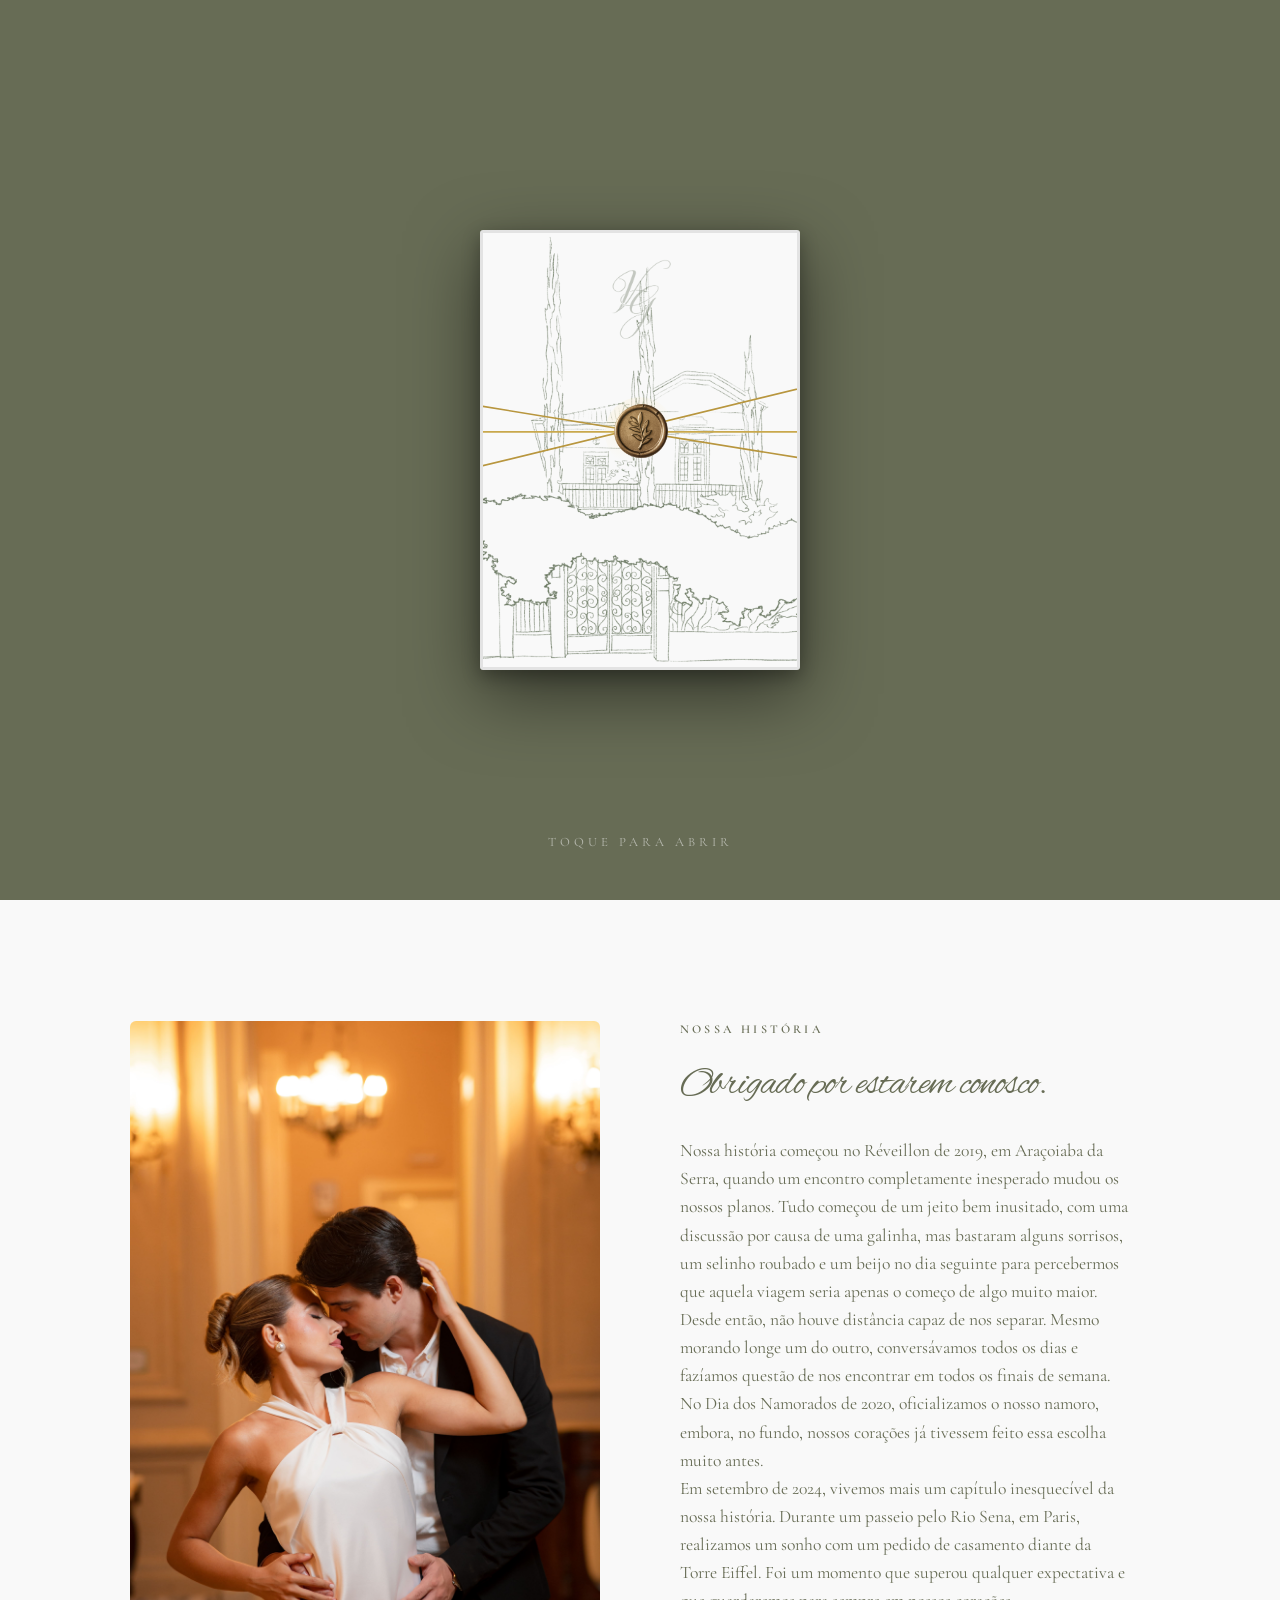
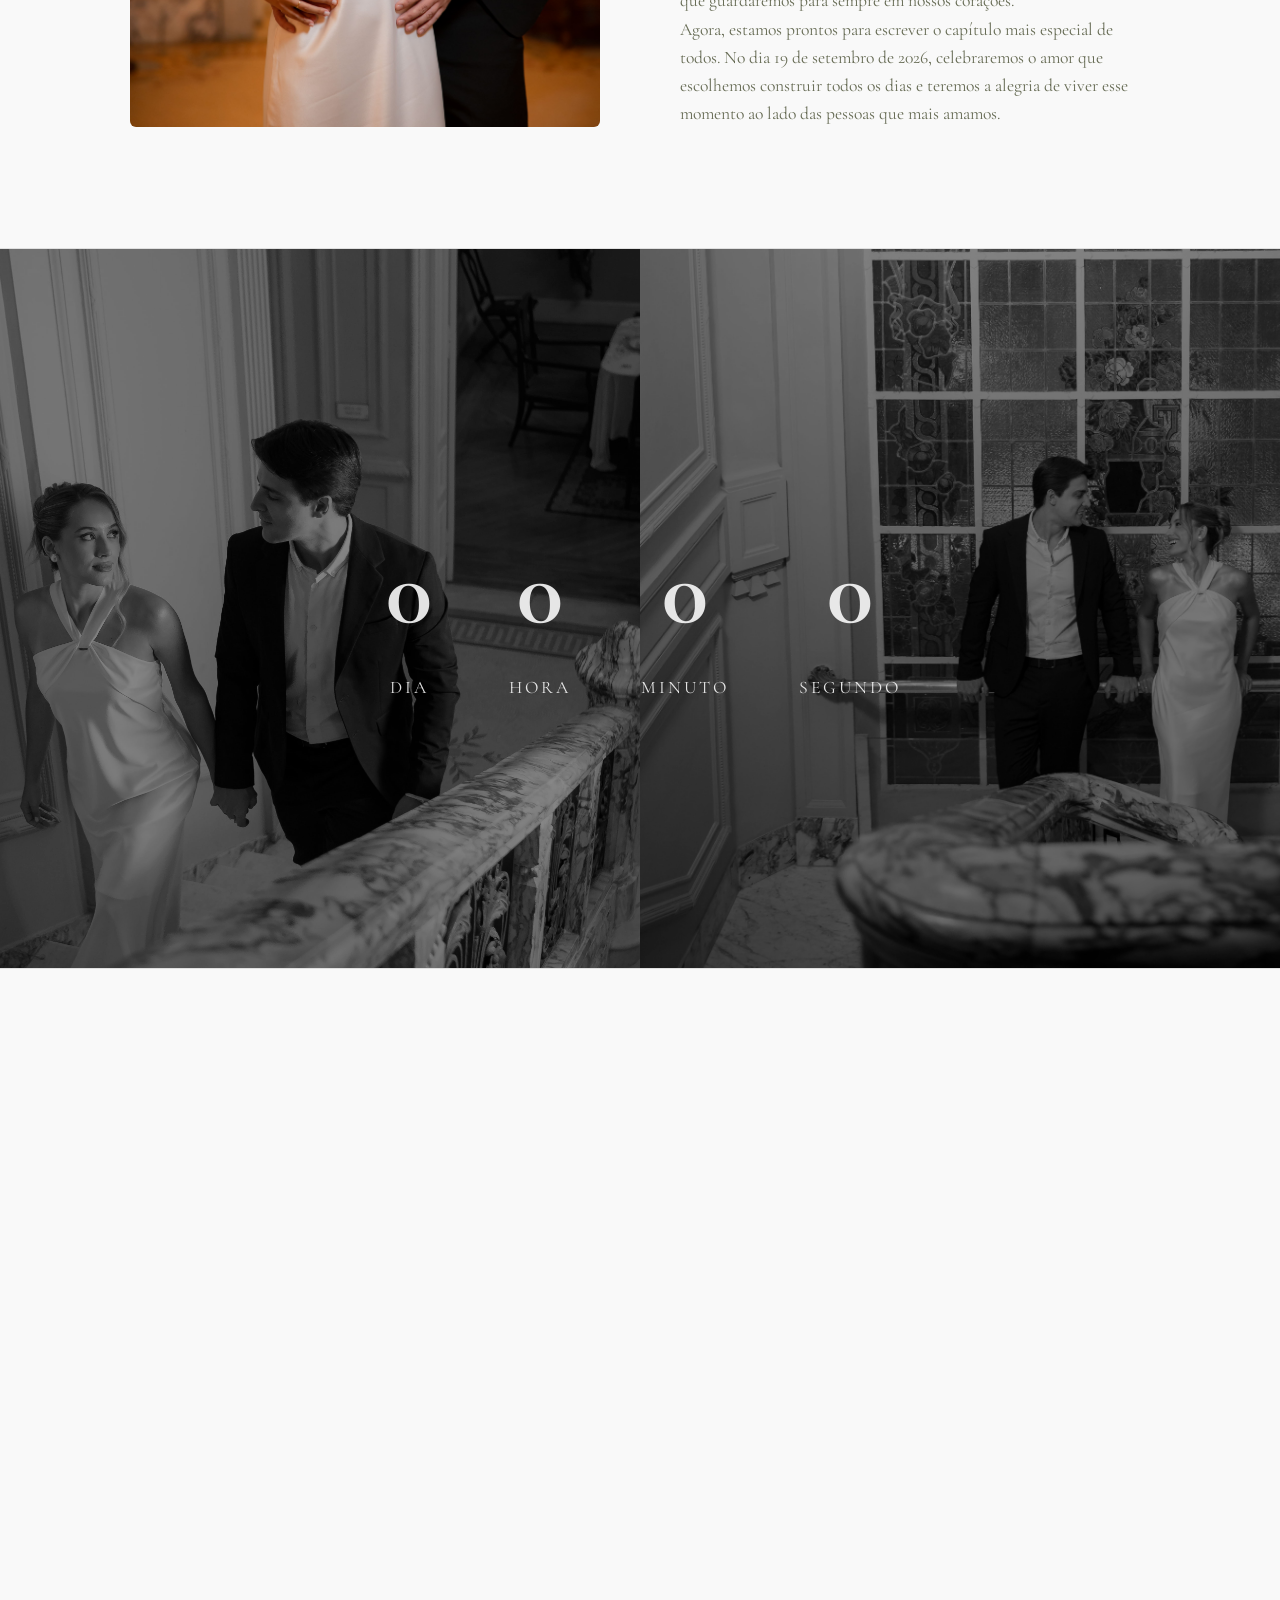
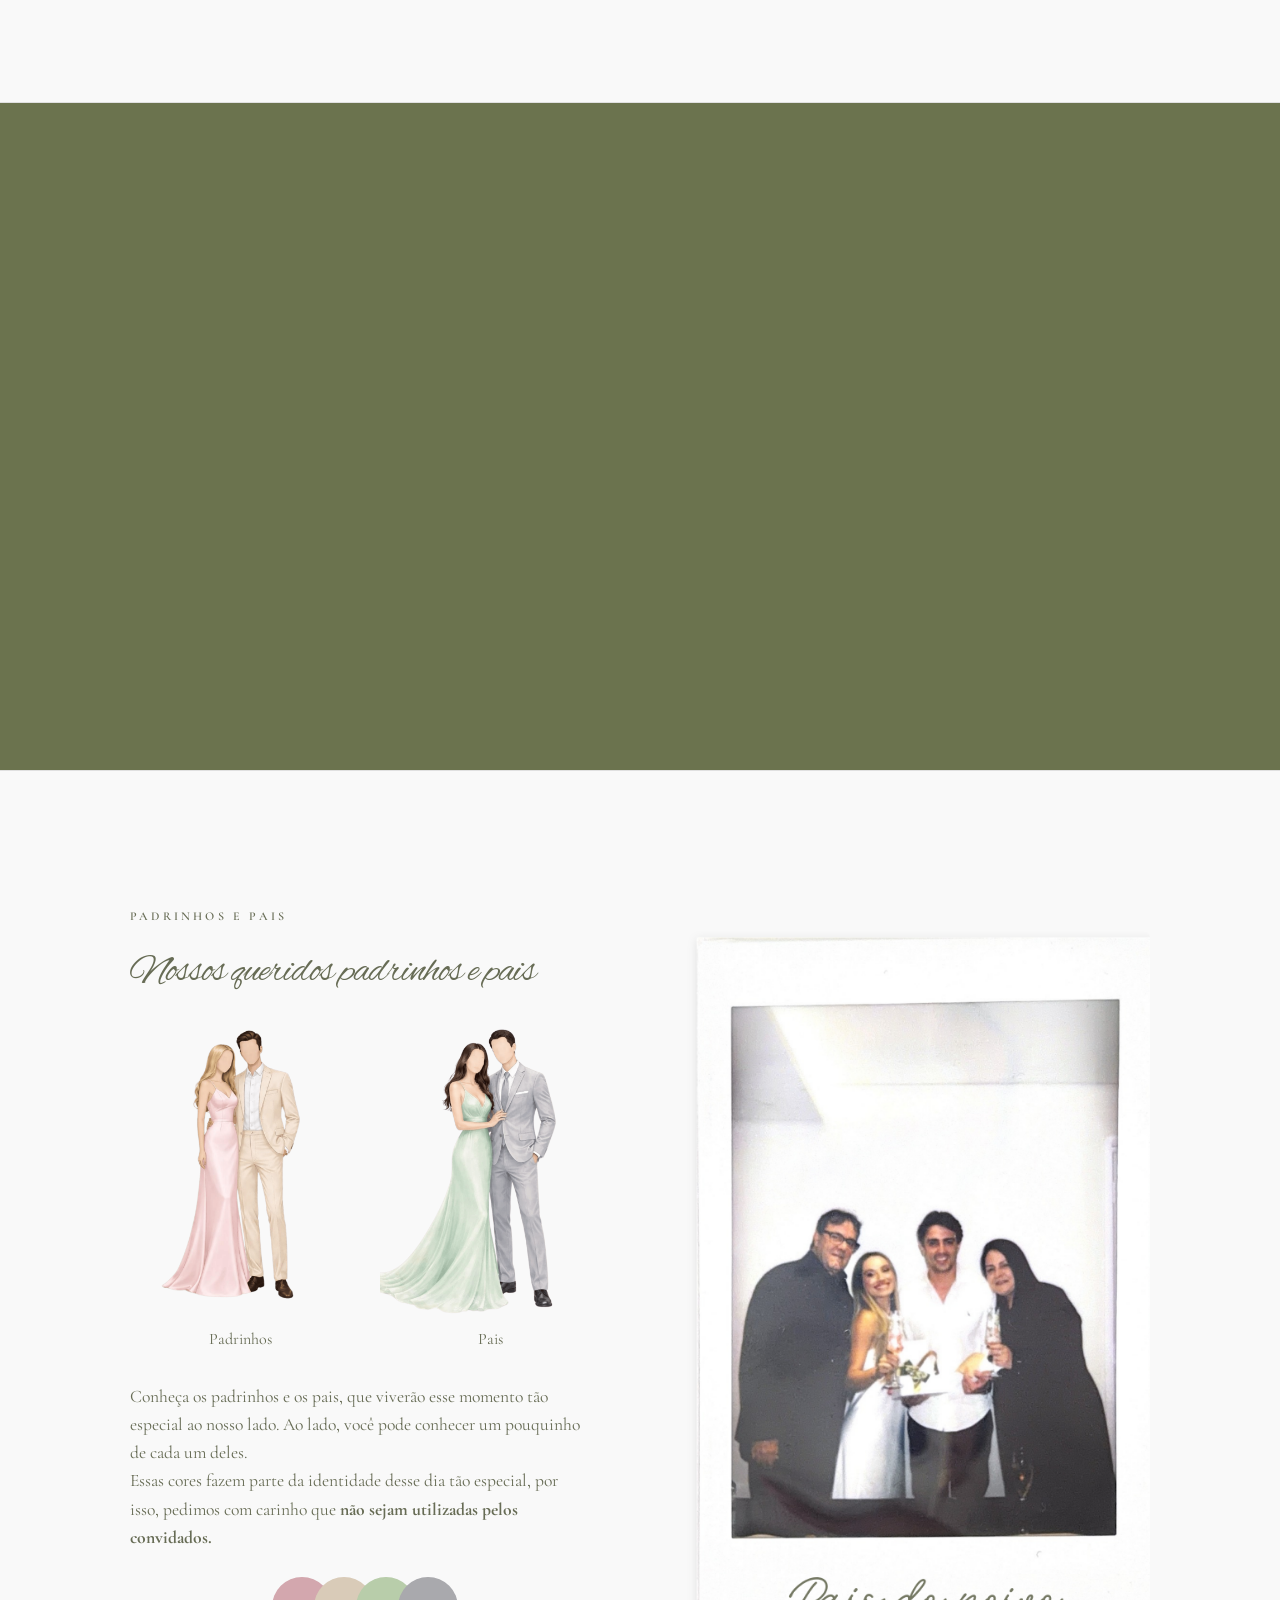
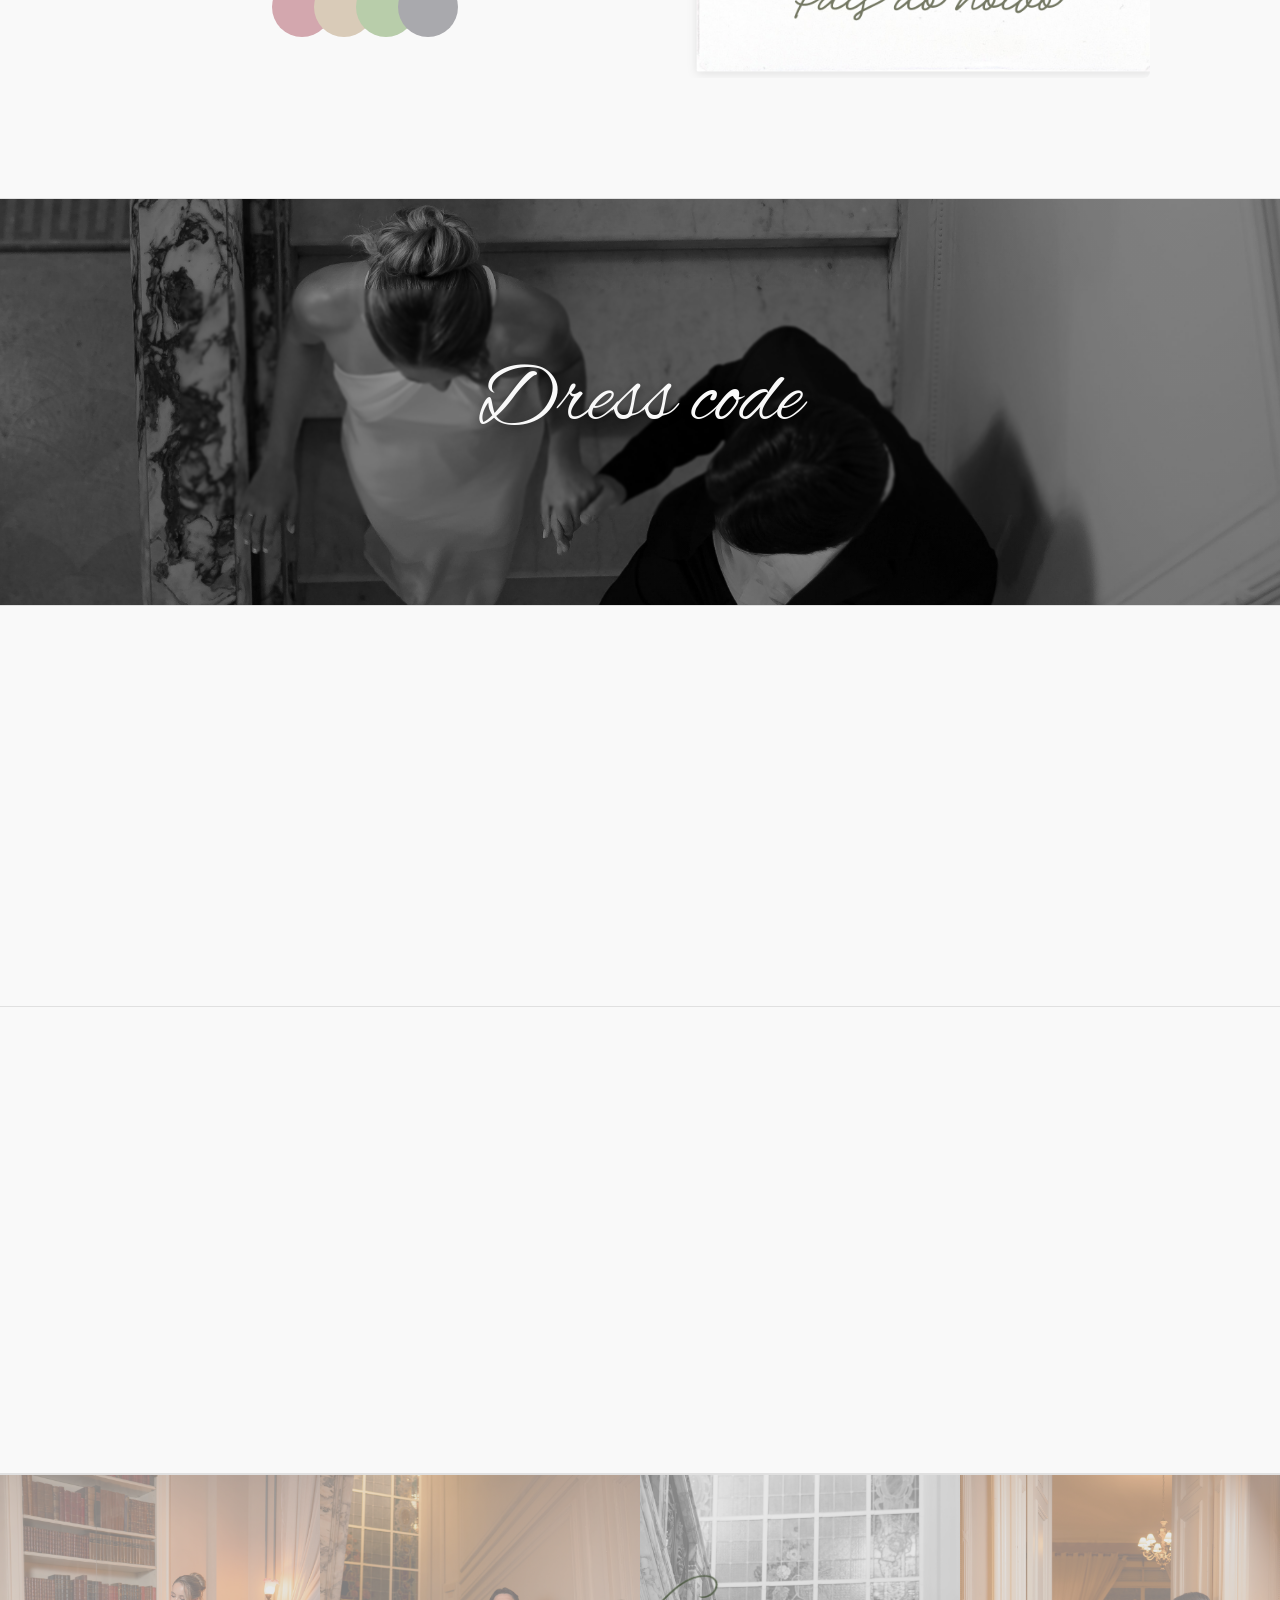
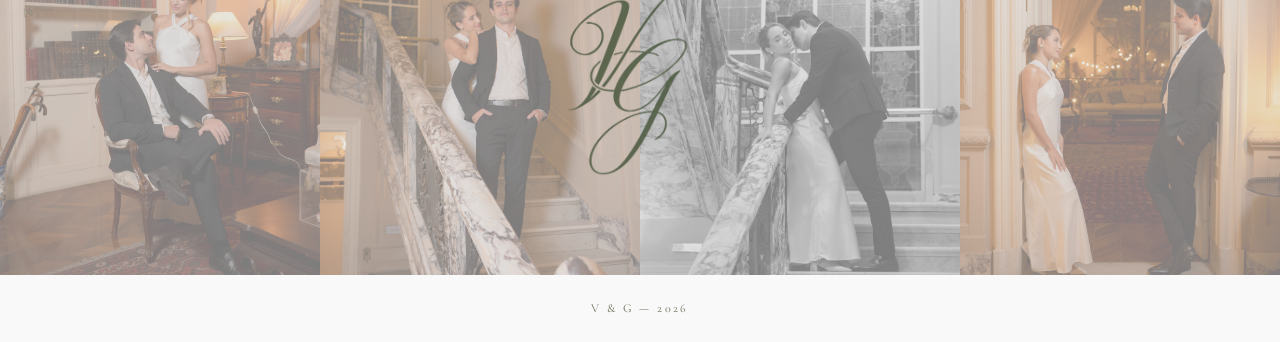
==== commit 1d7f6475: "feat: Finishing texts" ====
--- a/index.html
+++ b/index.html
@@ -14,13 +14,12 @@
     <link rel="stylesheet" href="styles/invite.css">
     <link rel="stylesheet" href="styles/countdown.css">
     <link rel="stylesheet" href="styles/monogram.css">
-    <link rel="stylesheet" href="styles/dresscode.css"
-
-    <link rel="preconnect" href="https://fonts.googleapis.com">
+    <link rel="stylesheet" href="styles/dresscode.css" <link rel="preconnect" href="https://fonts.googleapis.com">
     <link rel="preconnect" href="https://fonts.gstatic.com" crossorigin>
     <link href="https://fonts.googleapis.com/css2?family=Cardo:wght@400;700&display=swap" rel="stylesheet">
     <link href="https://fonts.googleapis.com/css2?family=Inter:wght@300;400;600&display=swap" rel="stylesheet">
-    <link href="https://fonts.googleapis.com/css2?family=Cormorant+Garamond:wght@400;600;700&display=swap" rel="stylesheet">
+    <link href="https://fonts.googleapis.com/css2?family=Cormorant+Garamond:wght@400;600;700&display=swap"
+        rel="stylesheet">
     <link href="https://fonts.googleapis.com/css2?family=Alex+Brush&display=swap" rel="stylesheet">
 </head>
 
@@ -34,16 +33,19 @@
 
             <svg class="invite-ropes" viewBox="0 0 320 480" preserveAspectRatio="none"
                 xmlns="http://www.w3.org/2000/svg">
-                <line class="rope rope-1" x1="-10" y1="190" x2="330" y2="250" stroke="#b8963e" stroke-width="1.8" stroke-linecap="round"></line>
-                <line class="rope rope-2" x1="-10" y1="260" x2="330" y2="170" stroke="#b8963e" stroke-width="1.8" stroke-linecap="round"></line>
-                <line class="rope rope-3" x1="-10" y1="220" x2="330" y2="220" stroke="#c9a84c" stroke-width="1.8" stroke-linecap="round"></line>
+                <line class="rope rope-1" x1="-10" y1="190" x2="330" y2="250" stroke="#b8963e" stroke-width="1.8"
+                    stroke-linecap="round"></line>
+                <line class="rope rope-2" x1="-10" y1="260" x2="330" y2="170" stroke="#b8963e" stroke-width="1.8"
+                    stroke-linecap="round"></line>
+                <line class="rope rope-3" x1="-10" y1="220" x2="330" y2="220" stroke="#c9a84c" stroke-width="1.8"
+                    stroke-linecap="round"></line>
             </svg>
 
             <div class="wax-seal"></div>
 
         </div>
     </div>
-    
+
     <!-- MONOGRAM -->
     <header class="hero section">
         <div class="hero-container container">
@@ -105,12 +107,25 @@
             <div class="text-block fade-in">
                 <p class="label">NOSSA HISTÓRIA</p>
                 <h2 class="title">Obrigado por estarem conosco.</h2>
-                <p class="description">Nossa jornada é feita de momentos e pessoas especiais. Sua presença é o maior
-                    presente que poderíamos receber ao iniciar este novo capítulo.
-                    Nossa jornada é feita de momentos e pessoas especiais. Sua presença é o maior
-                    presente que poderíamos receber ao iniciar este novo capítulo.
-                    Nossa jornada é feita de momentos e pessoas especiais. Sua presença é o maior
-                    presente que poderíamos receber ao iniciar este novo capítulo.</p>
+                <p class="description">Nossa história começou no Réveillon de 2019, em Araçoiaba da Serra, quando um
+                    encontro completamente inesperado mudou os nossos planos. Tudo começou de um jeito bem inusitado,
+                    com uma discussão por causa de uma galinha, mas bastaram alguns sorrisos, um selinho roubado e um
+                    beijo no dia seguinte para percebermos que aquela viagem seria apenas o começo de algo muito maior.
+                </p>
+
+                <p class="description">Desde então, não houve distância capaz de nos separar. Mesmo morando longe um do
+                    outro, conversávamos todos os dias e fazíamos questão de nos encontrar em todos os finais de semana.
+                    No Dia dos Namorados de 2020, oficializamos o nosso namoro, embora, no fundo, nossos corações já
+                    tivessem feito essa escolha muito antes.</p>
+
+                <p class="description">Em setembro de 2024, vivemos mais um capítulo inesquecível da nossa história.
+                    Durante um passeio pelo Rio Sena, em Paris, realizamos um sonho com um pedido de casamento diante da
+                    Torre Eiffel. Foi um momento que superou qualquer expectativa e que guardaremos para sempre em
+                    nossos corações.</p>
+
+                <p class="description">Agora, estamos prontos para escrever o capítulo mais especial de todos. No dia 19
+                    de setembro de 2026, celebraremos o amor que escolhemos construir todos os dias e teremos a alegria
+                    de viver esse momento ao lado das pessoas que mais amamos.</p>
             </div>
         </div>
     </section>
@@ -165,7 +180,7 @@
                     <div class="detail-item">
                         <small>DATA E HORÁRIO</small>
                         <p>19 de Setembro de 2026</p>
-                        <p>Abertura às 16:00</p>
+                        <p>Abertura às 16:10</p>
                         <p>Início da cerimônia às 16:30</p>
                     </div>
                 </div>
@@ -306,8 +321,10 @@
         <div class="container fade-in">
             <div class="dresscode-grid">
                 <div class="dresscode-item">
-                    <p class="dresscode-description">Para os homens, sugerimos terno com camisa social, sendo opcional o uso de gravata e sapato social.</p>
-                    <p class="dresscode-description">Para as mulheres, vestidos longos lisos sem brilho são ótimas escolhas. Para manter a harmonia da paleta do evento, sugerimos evitar tons de verde e rosa.</p>
+                    <p class="dresscode-description">Para os homens, sugerimos terno com camisa social, sendo opcional o
+                        uso de gravata e sapato social.</p>
+                    <p class="dresscode-description">Para as mulheres, vestidos longos lisos sem brilho são ótimas
+                        escolhas. Para manter a harmonia da paleta do evento, sugerimos evitar tons de verde, rosa e preto.</p>
                 </div>
 
                 <div class="dresscode-item">
@@ -339,9 +356,10 @@
                 <div class="registry-item">
                     <h2 class="title">Lista de presentes</h2>
                     <p class="description">
-                        Caso deseje nos presentear, colocamos algumas opções em nossa lista virtual para nossa lua de mel!
+                        Caso deseje nos presentear, colocamos algumas opções em nossa lista virtual para nossa lua de
+                        mel!
                     </p>
-                    <a class="btn-outline" href="https://casamento-y12m.listaideal.com.br/pt">
+                    <a class="btn-outline" href="https://casamentovg.listaideal.com.br/pt/">
                         ACESSAR LISTA
                     </a>
                 </div>
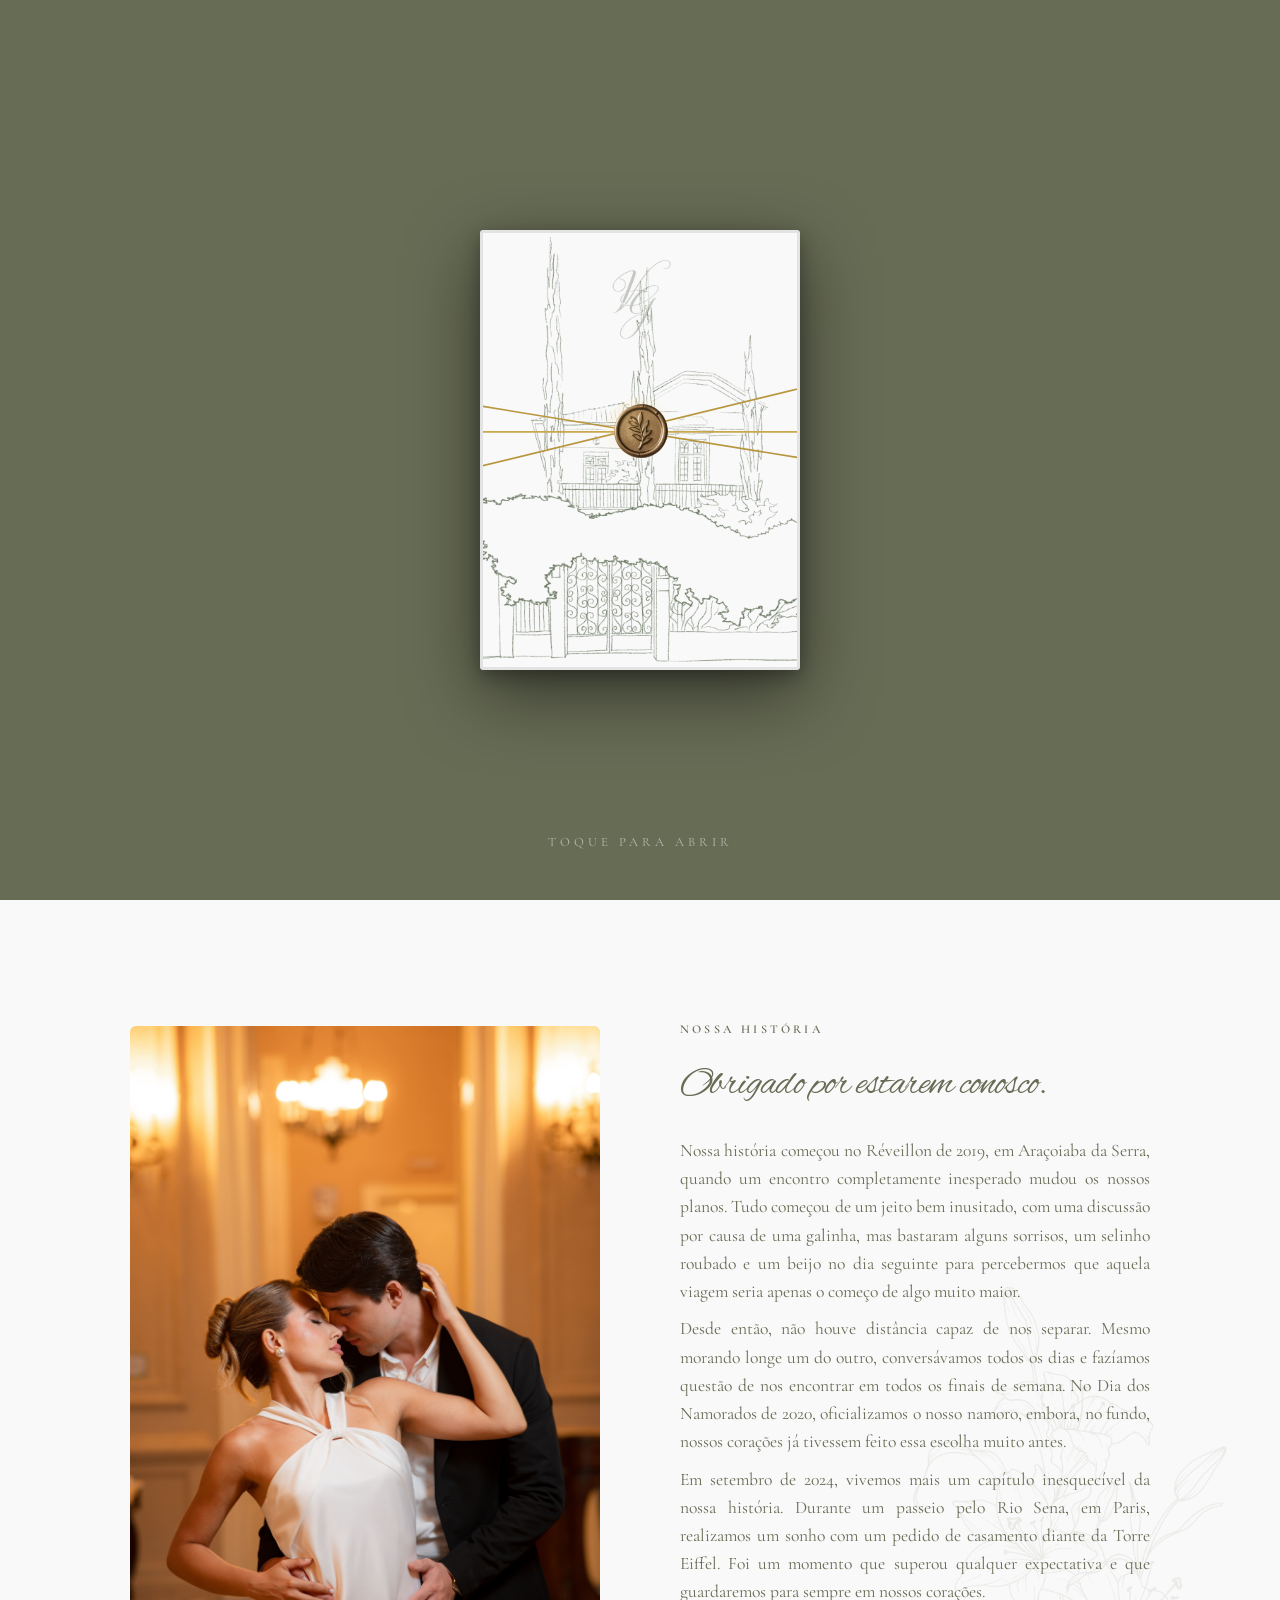
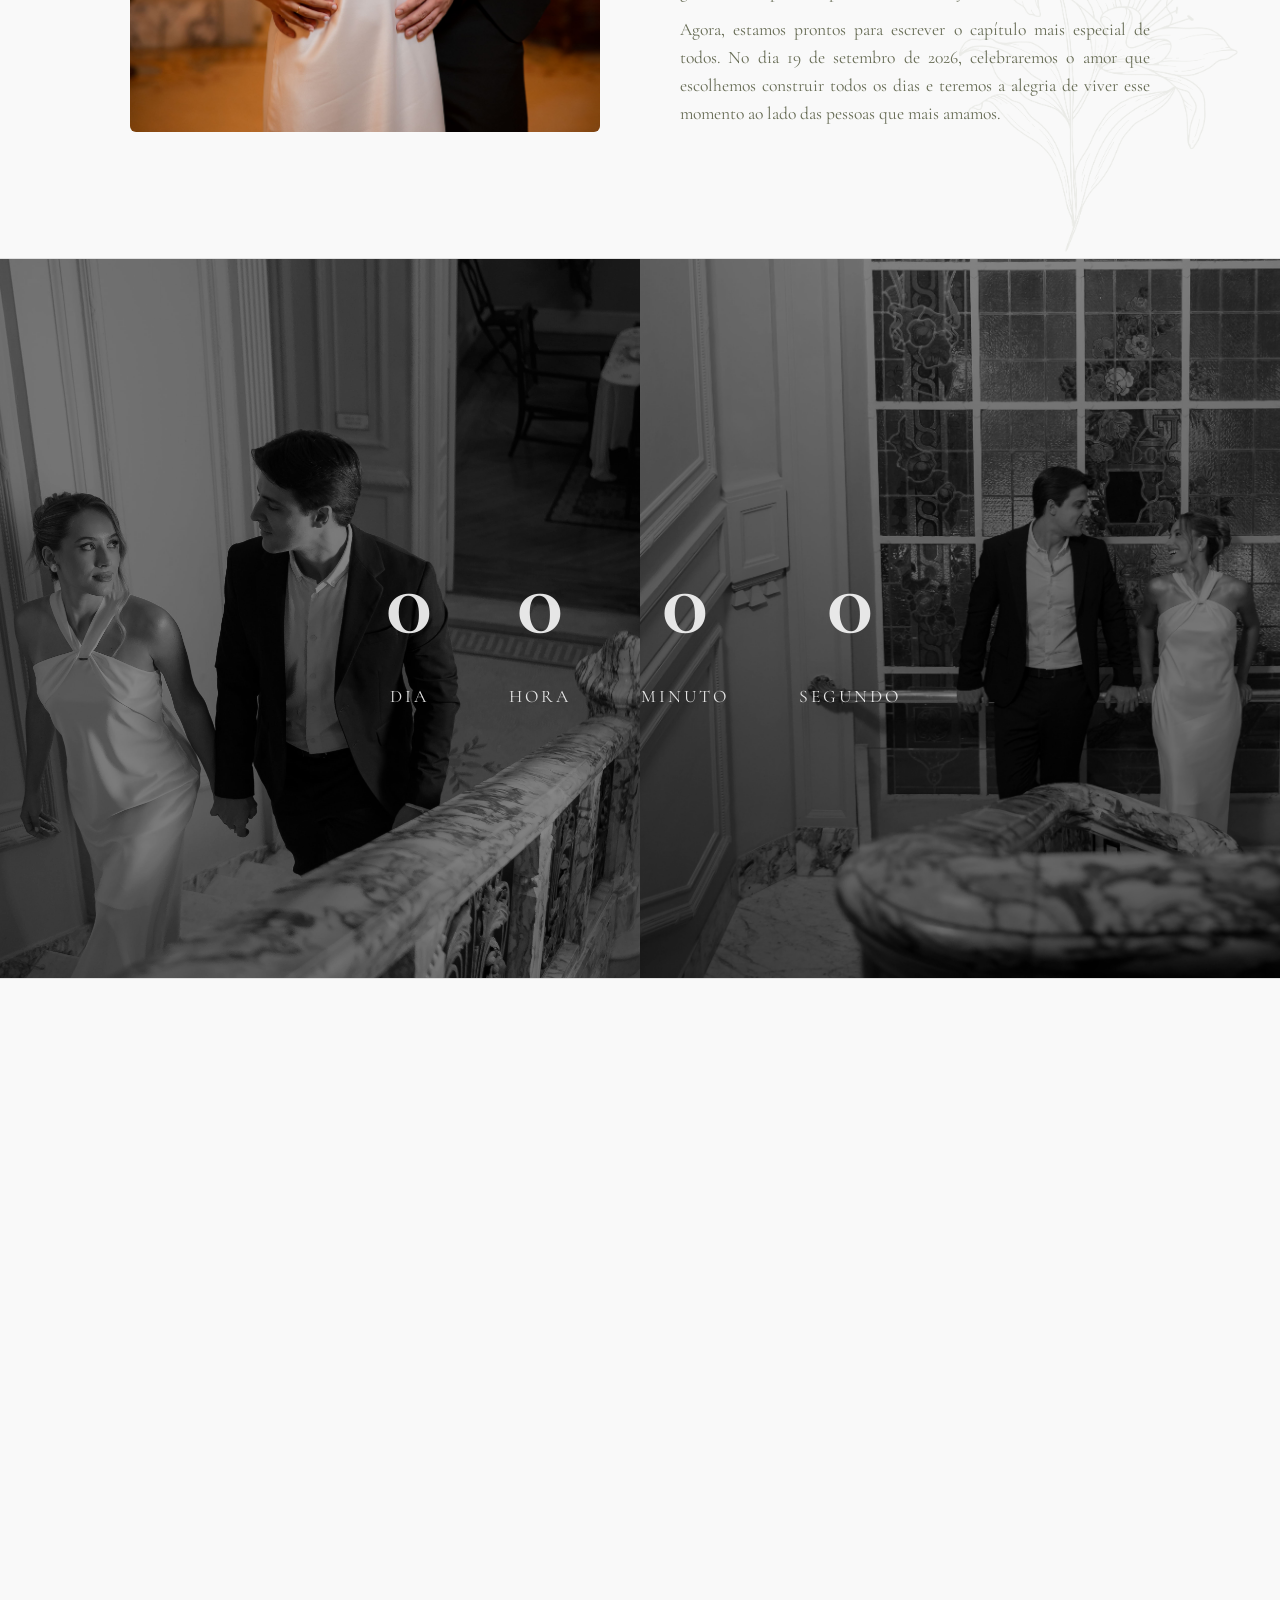
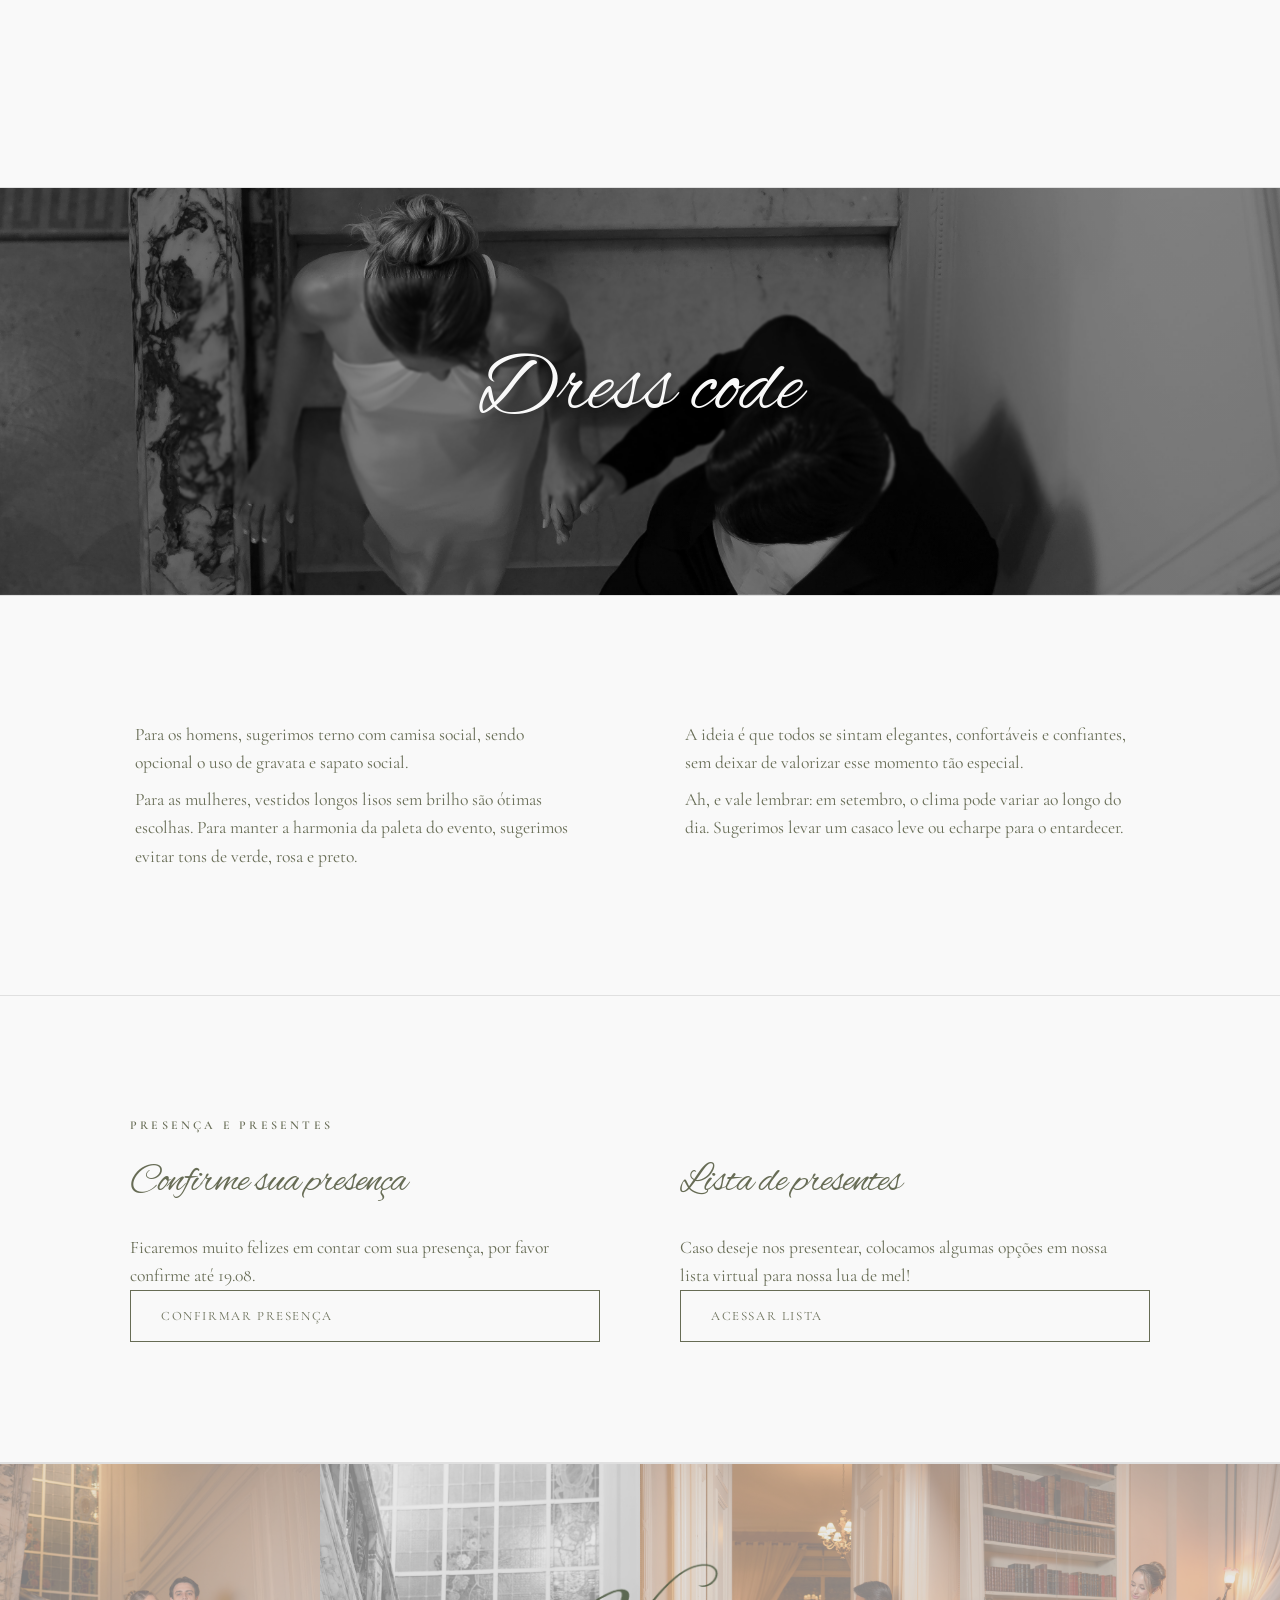
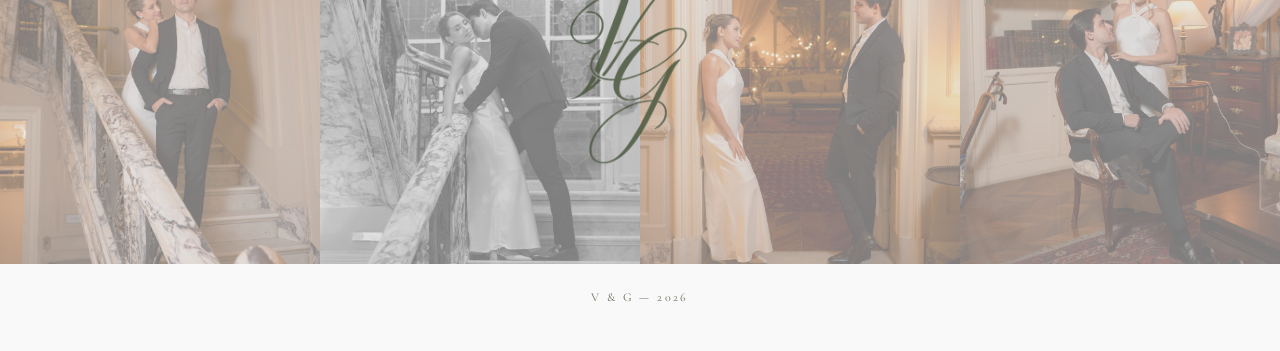
==== commit ac625073: "feat: Finishing history area" ====
--- a/index.html
+++ b/index.html
@@ -99,7 +99,8 @@
     </nav>
 
     <!-- THANK YOU & PHOTO -->
-    <section class="message section" id="message-section">
+    <section class="message section" id="message-section">        
+        <img src="imgs/history_background.png" alt="" class="message-decoration" aria-hidden="true">
         <div class="container grid">
             <div class="image-wrapper fade-in">
                 <img src="imgs/pre_wedding_98.jpg" alt="Victor e Gabrielle" class="history-img">
@@ -112,7 +113,7 @@
                     com uma discussão por causa de uma galinha, mas bastaram alguns sorrisos, um selinho roubado e um
                     beijo no dia seguinte para percebermos que aquela viagem seria apenas o começo de algo muito maior.
                 </p>
-
+                
                 <p class="description">Desde então, não houve distância capaz de nos separar. Mesmo morando longe um do
                     outro, conversávamos todos os dias e fazíamos questão de nos encontrar em todos os finais de semana.
                     No Dia dos Namorados de 2020, oficializamos o nosso namoro, embora, no fundo, nossos corações já
--- a/styles/common.css
+++ b/styles/common.css
@@ -232,10 +232,45 @@
     transform-origin: center center;
 }
 
-
+.message {
+    position: relative;
+    overflow: hidden;
+}
+
+.message .container {
+    position: relative;
+    z-index: 1;
+}
+
+.message-decoration {
+    position: absolute;
+    bottom: 0;
+    right: 0;
+    width: 480px;
+    max-width: 33%;
+    height: auto;
+    opacity: 0.15;
+    mix-blend-mode: multiply;
+    pointer-events: none;
+    user-select: none;
+    z-index: 0;
+}
+
+.message .text-block .description {
+     max-width: none;
+    text-align: justify;
+    text-align-last: left;
+    hyphens: auto;
+    margin-bottom: 2%;
+ }
 
 @media (max-width: 768px) {
-    
+    .message-decoration {
+        width: 150%;
+        max-width: 150%;
+        transform: translateX(30%);
+    }
+
     .grid {
         grid-template-columns: 1fr;
         gap: 40px;
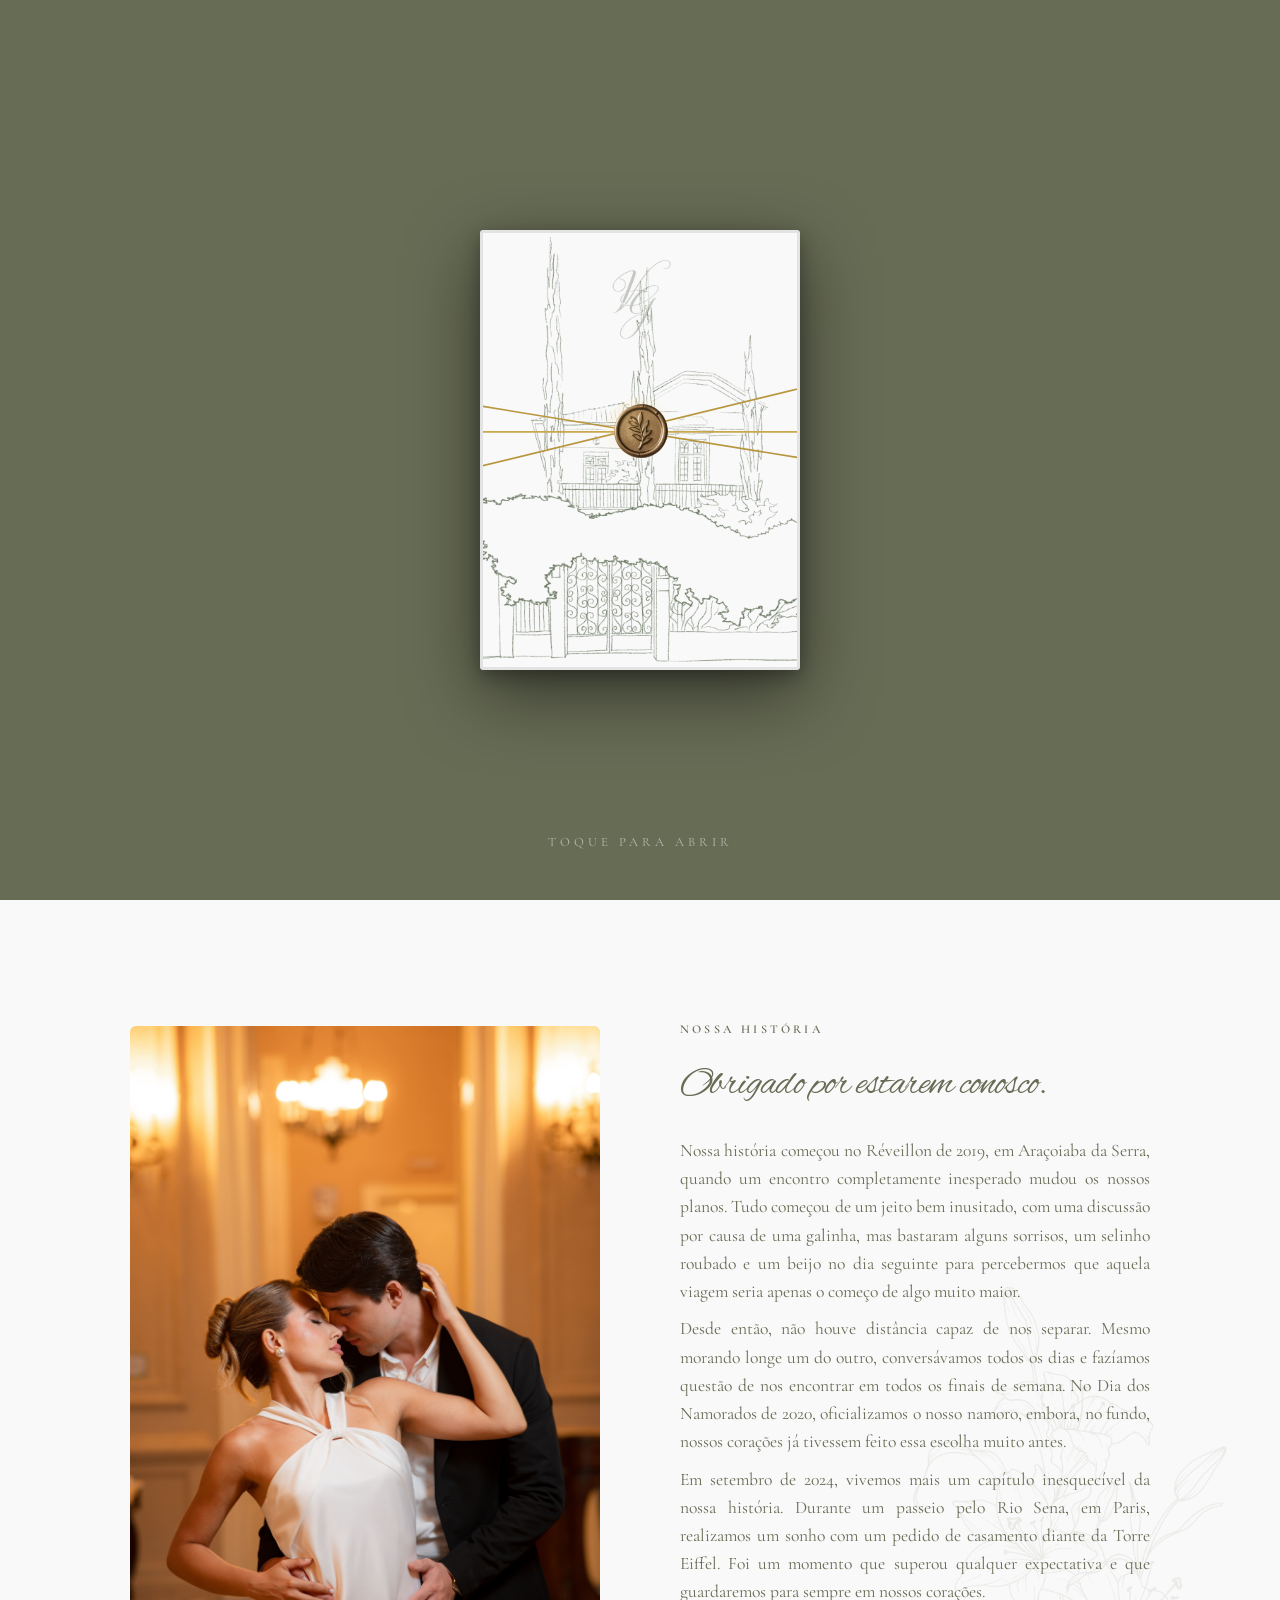
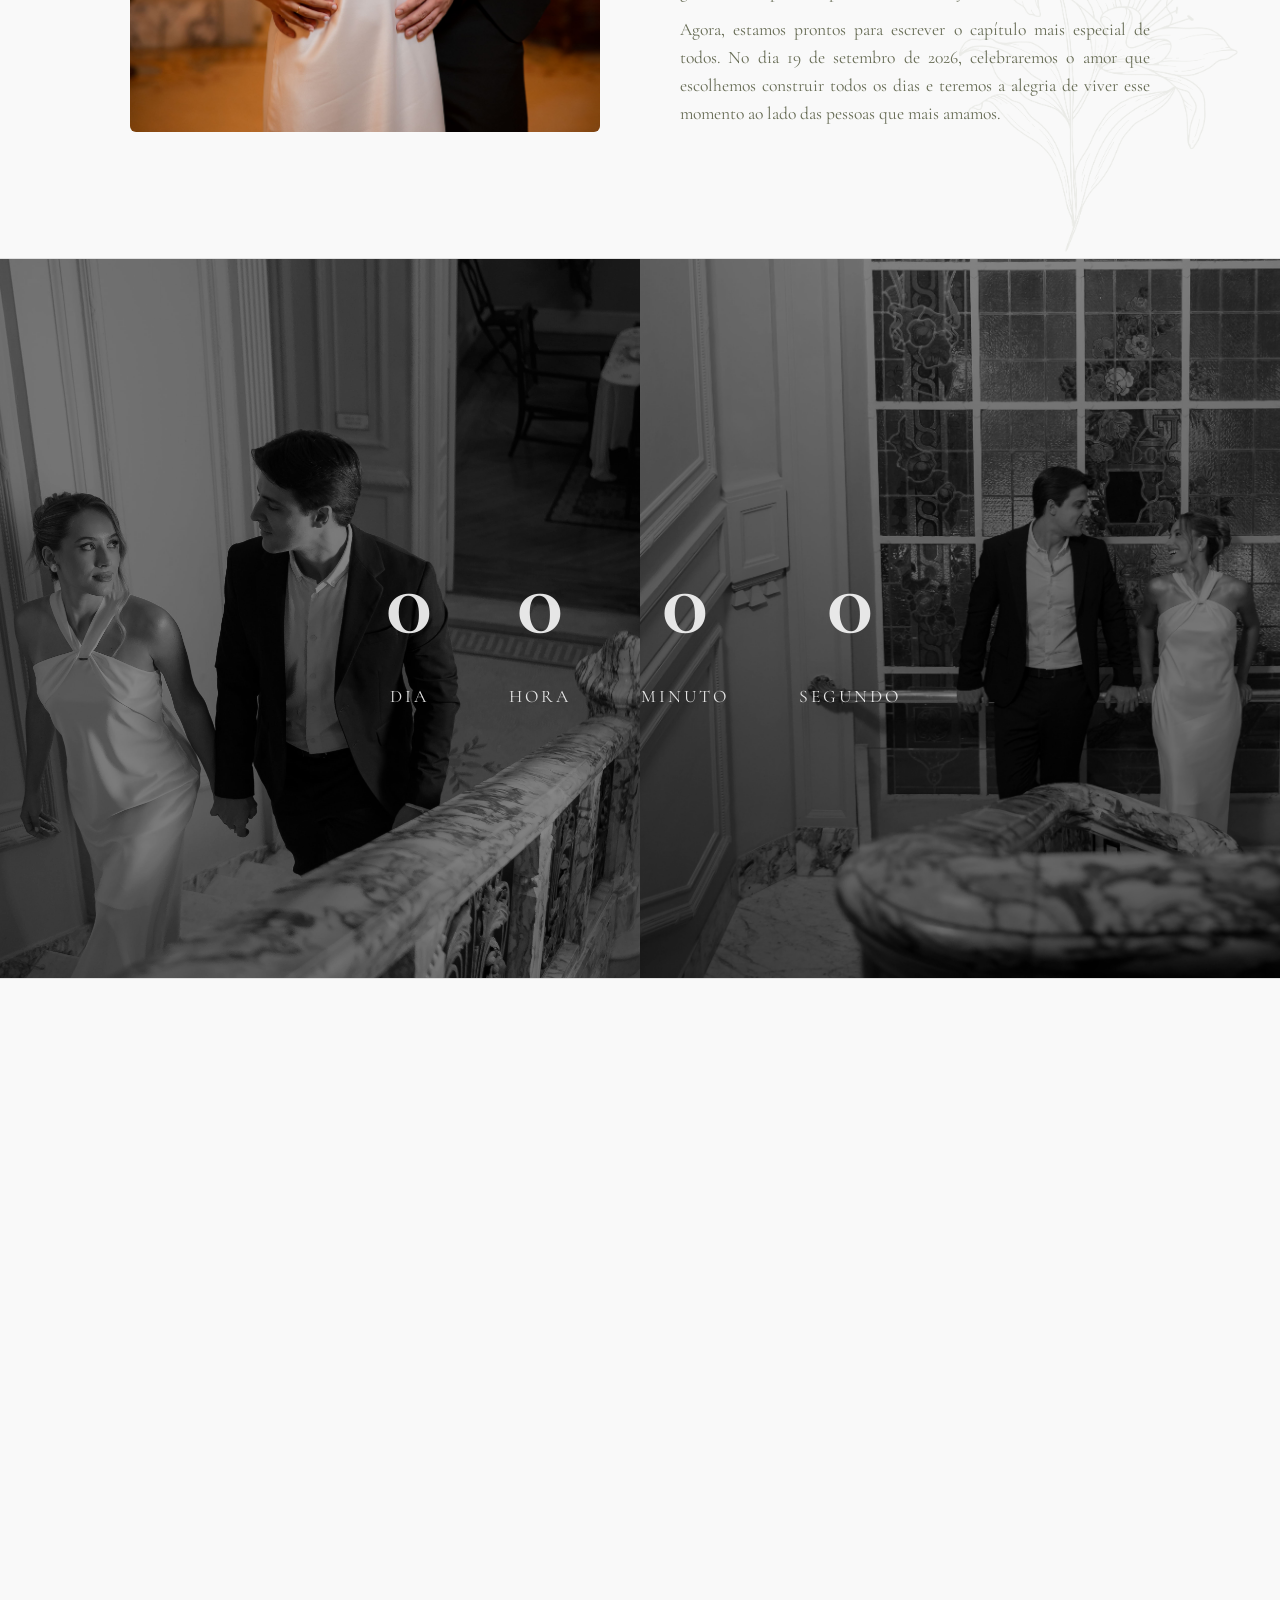
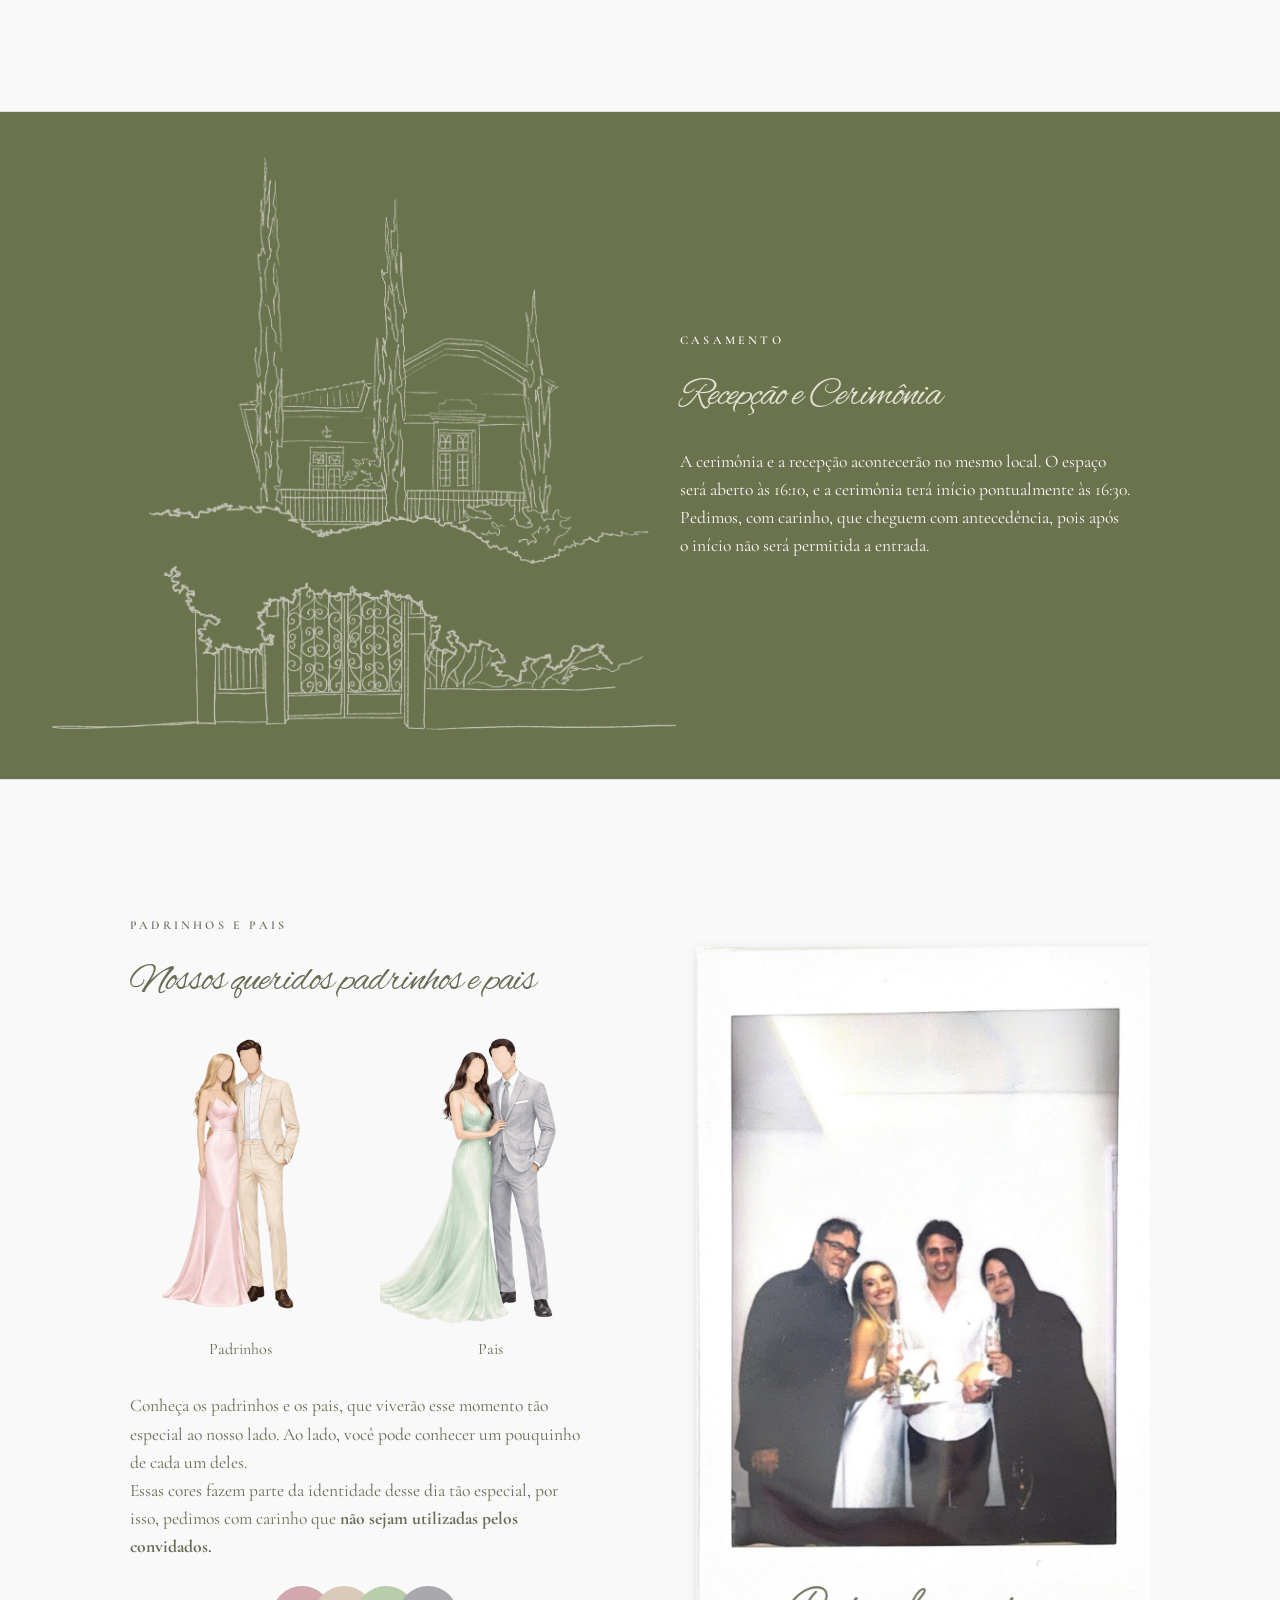
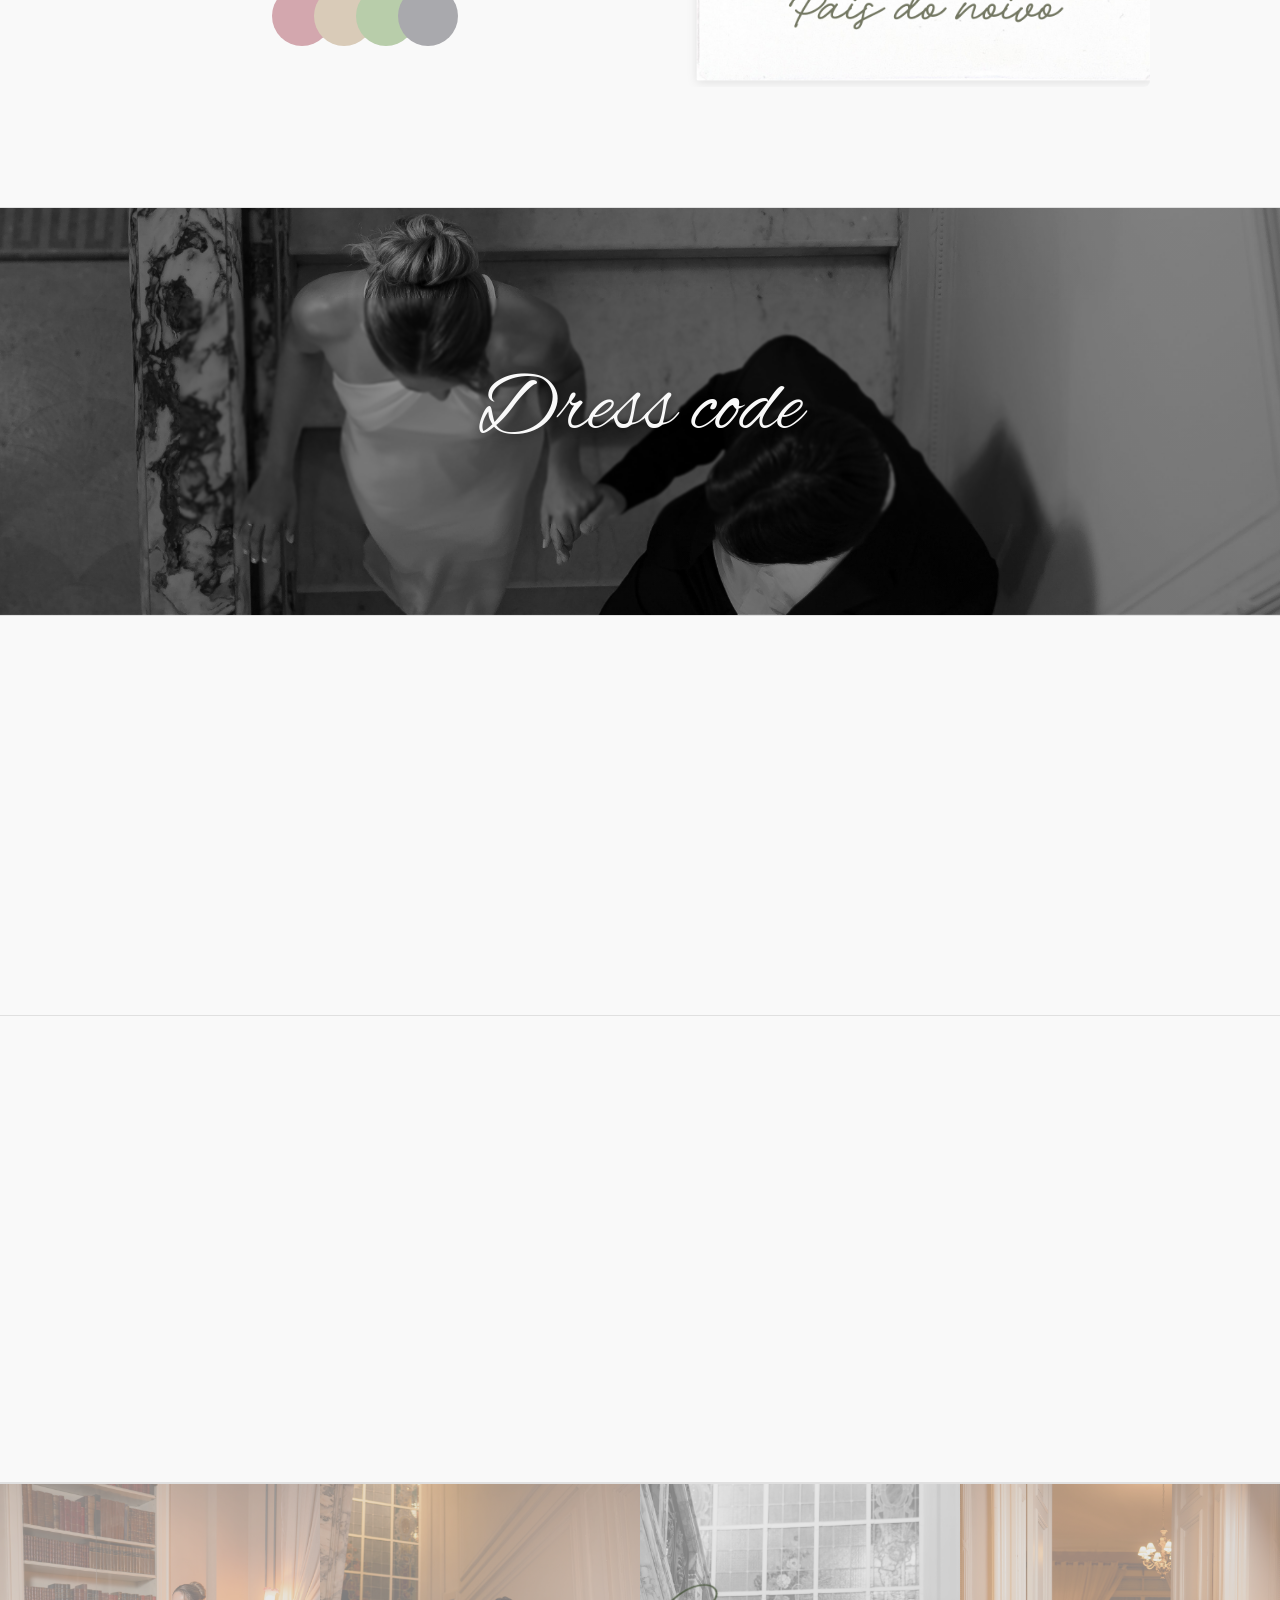
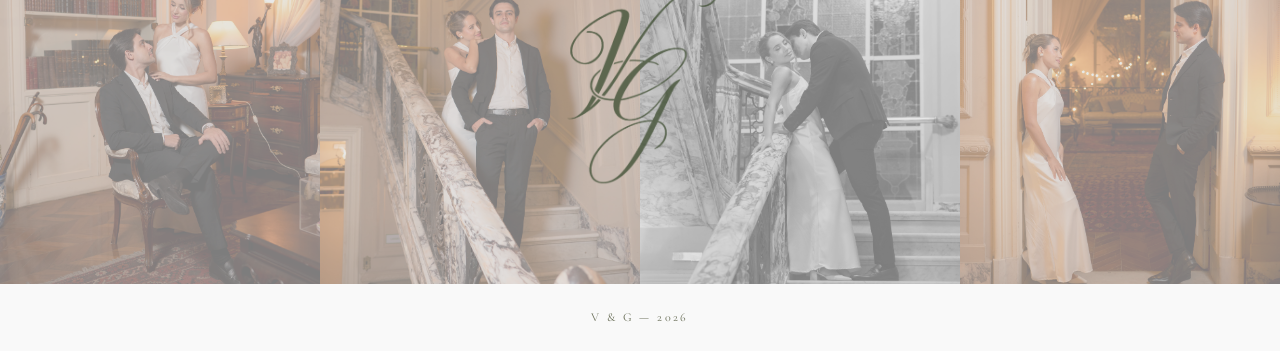
==== commit c7349858: "fix: Fixing cerimony hour" ====
--- a/index.html
+++ b/index.html
@@ -211,8 +211,8 @@
                 <p class="label">CASAMENTO</p>
                 <h2 class="title">Recepção e Cerimônia</h2>
                 <p class="description">A cerimônia e a recepção acontecerão no mesmo local. O espaço será aberto
-                    às 16h00, e a cerimônia terá
-                    início pontualmente às 16:30h.
+                    às 16:10, e a cerimônia terá
+                    início pontualmente às 16:30.
                     Pedimos, com carinho, que cheguem com antecedência, pois após o início não será permitida a
                     entrada.</p>
             </div>
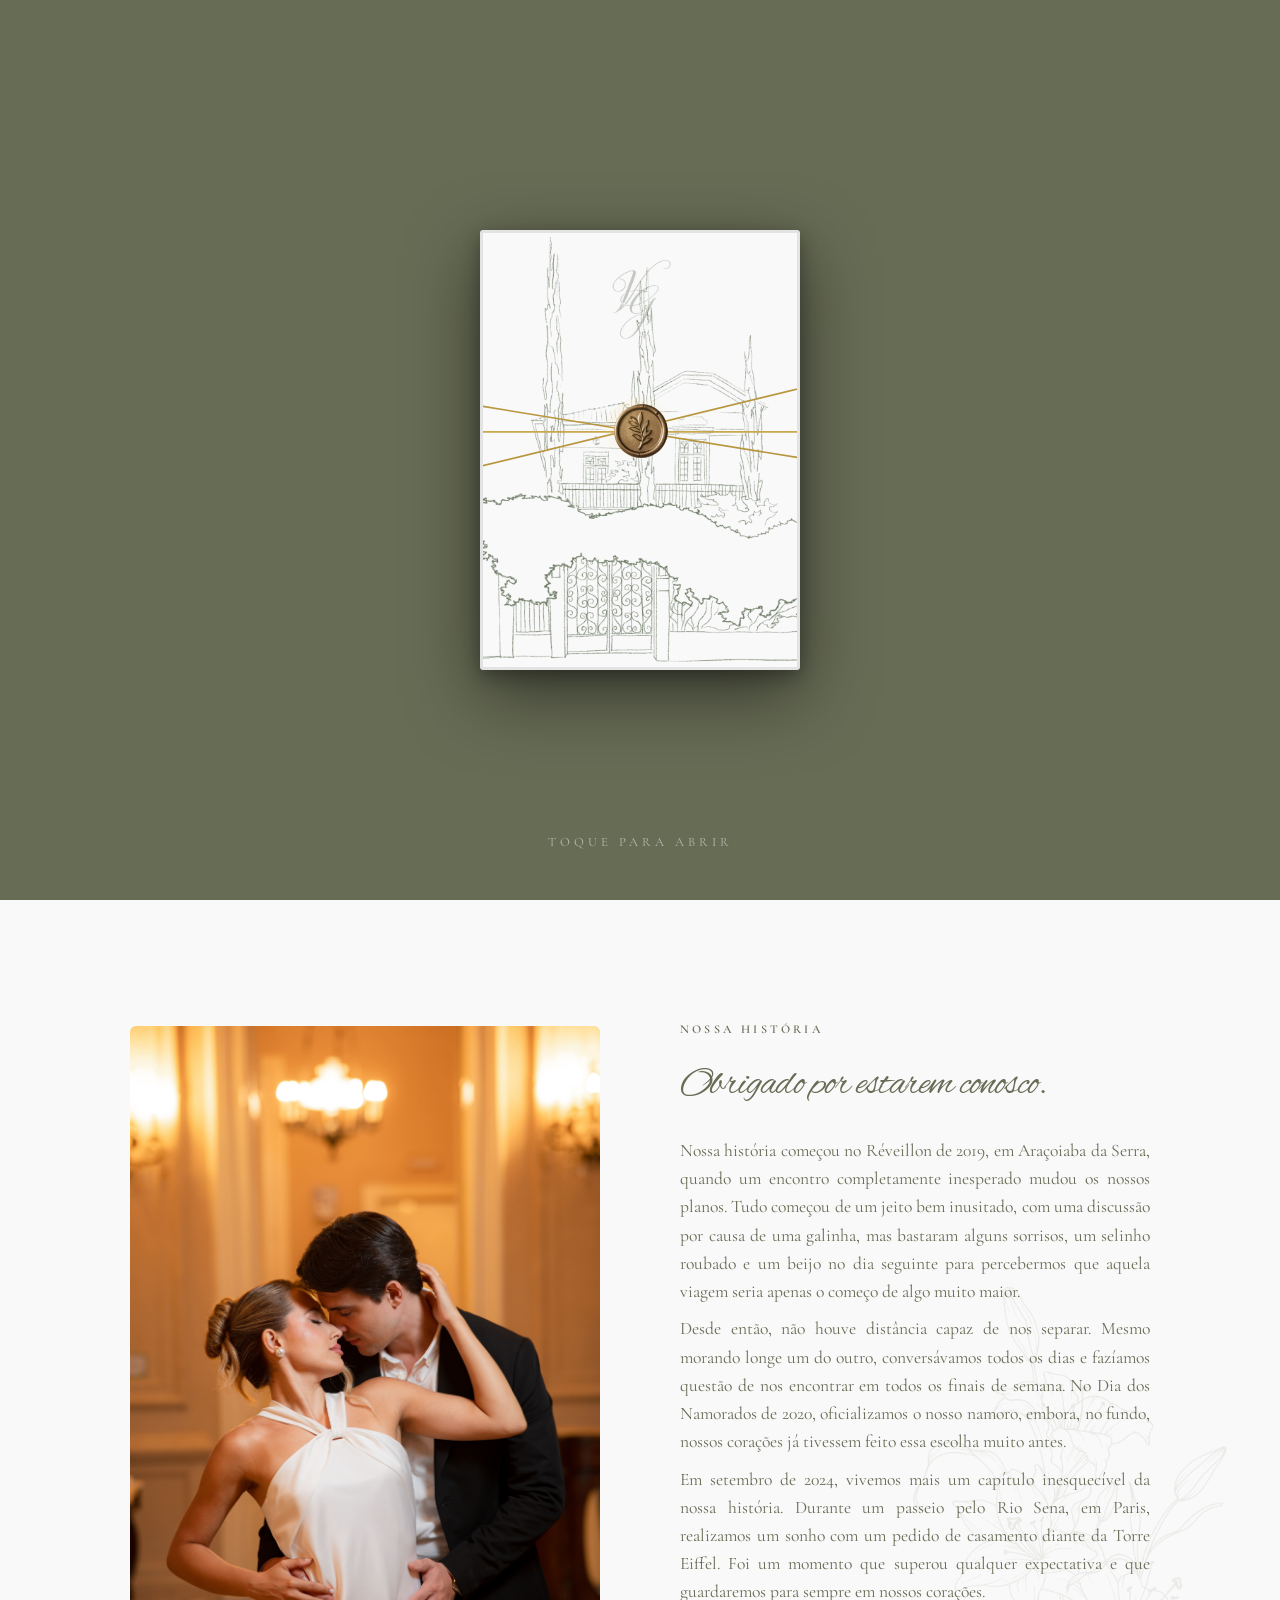
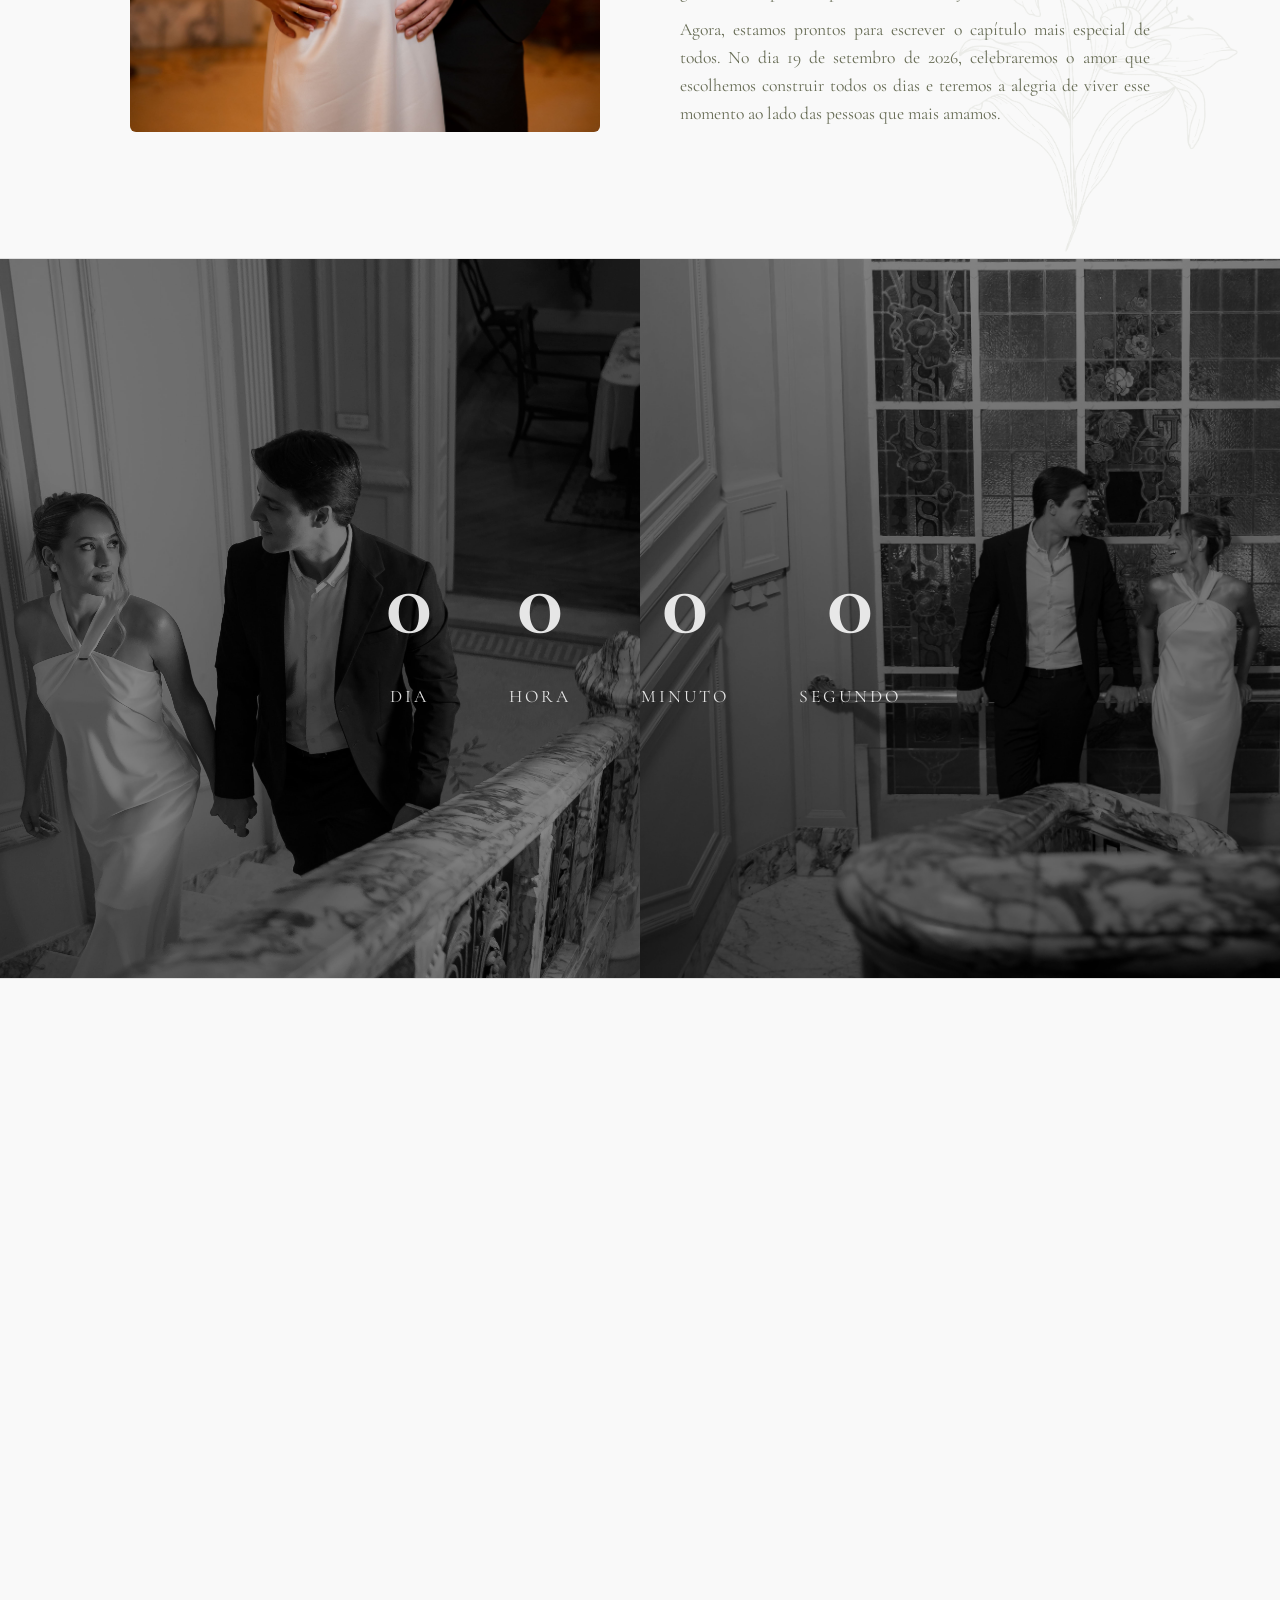
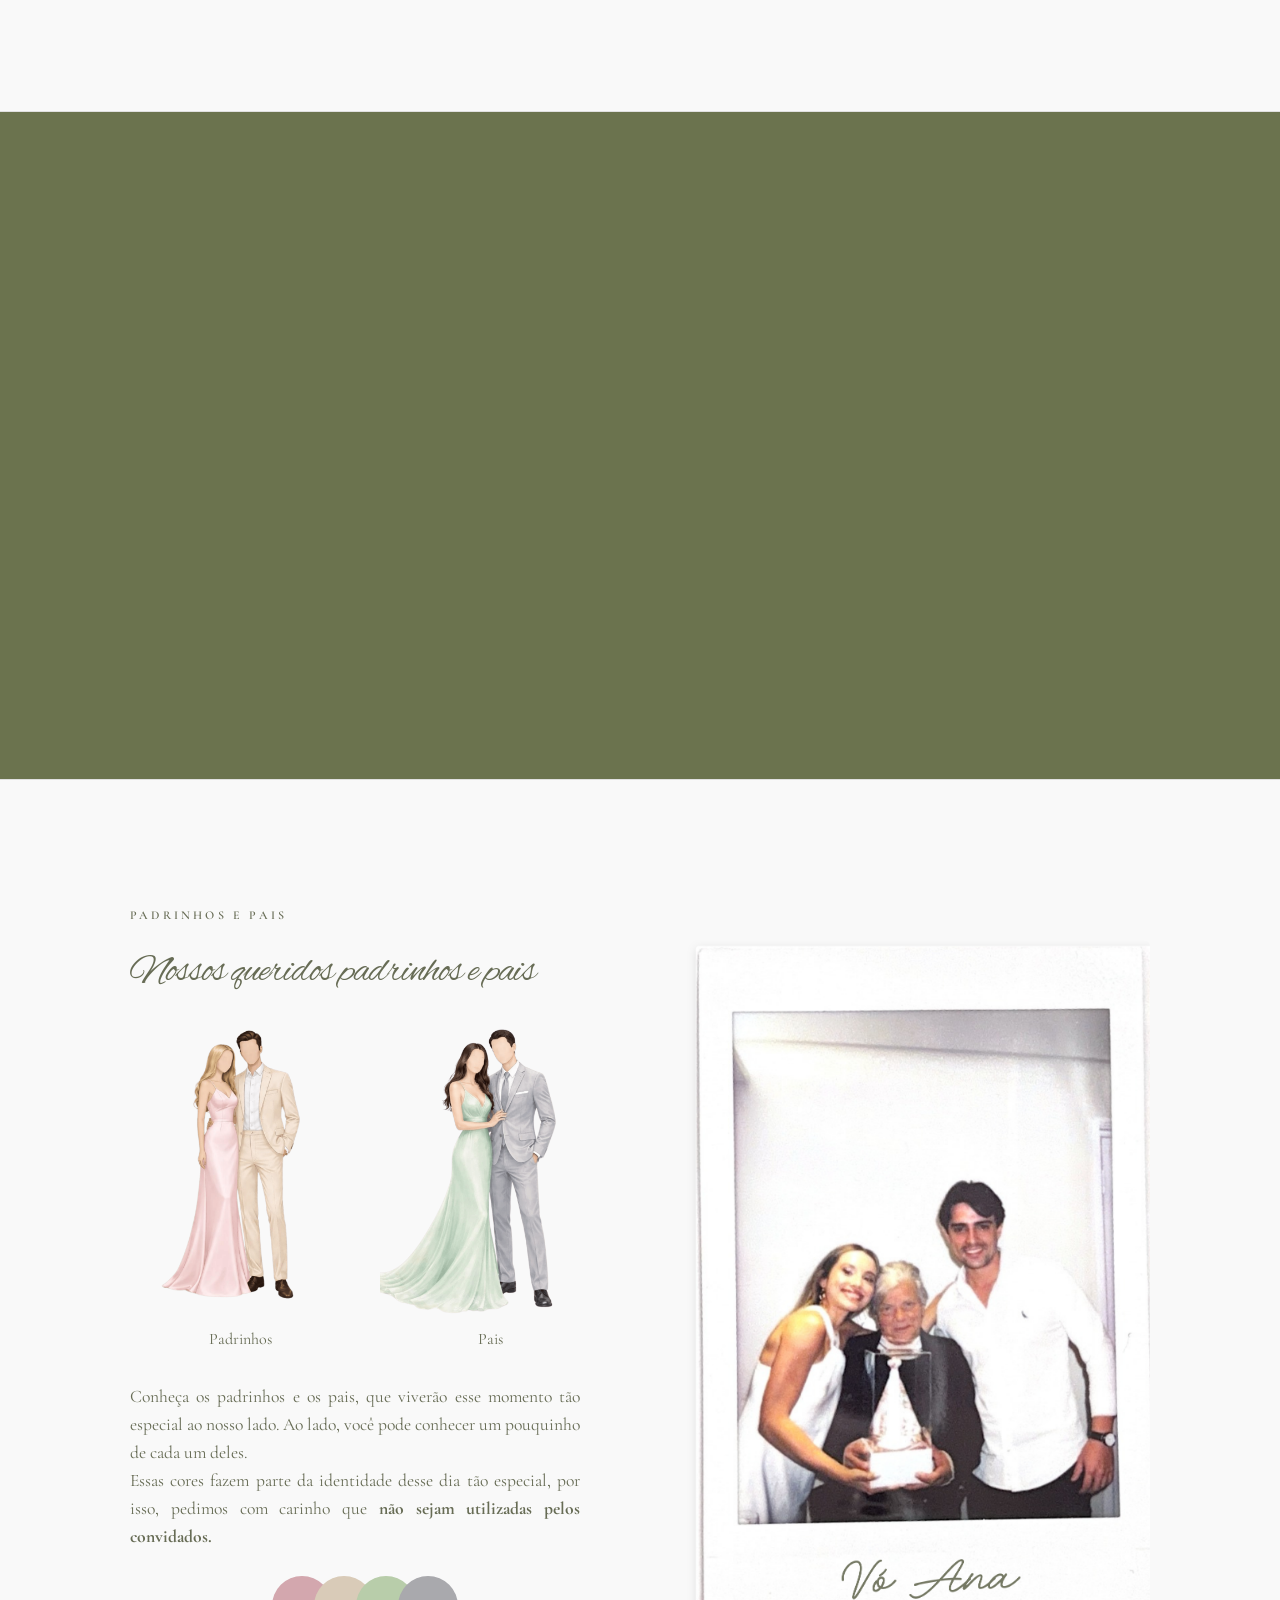
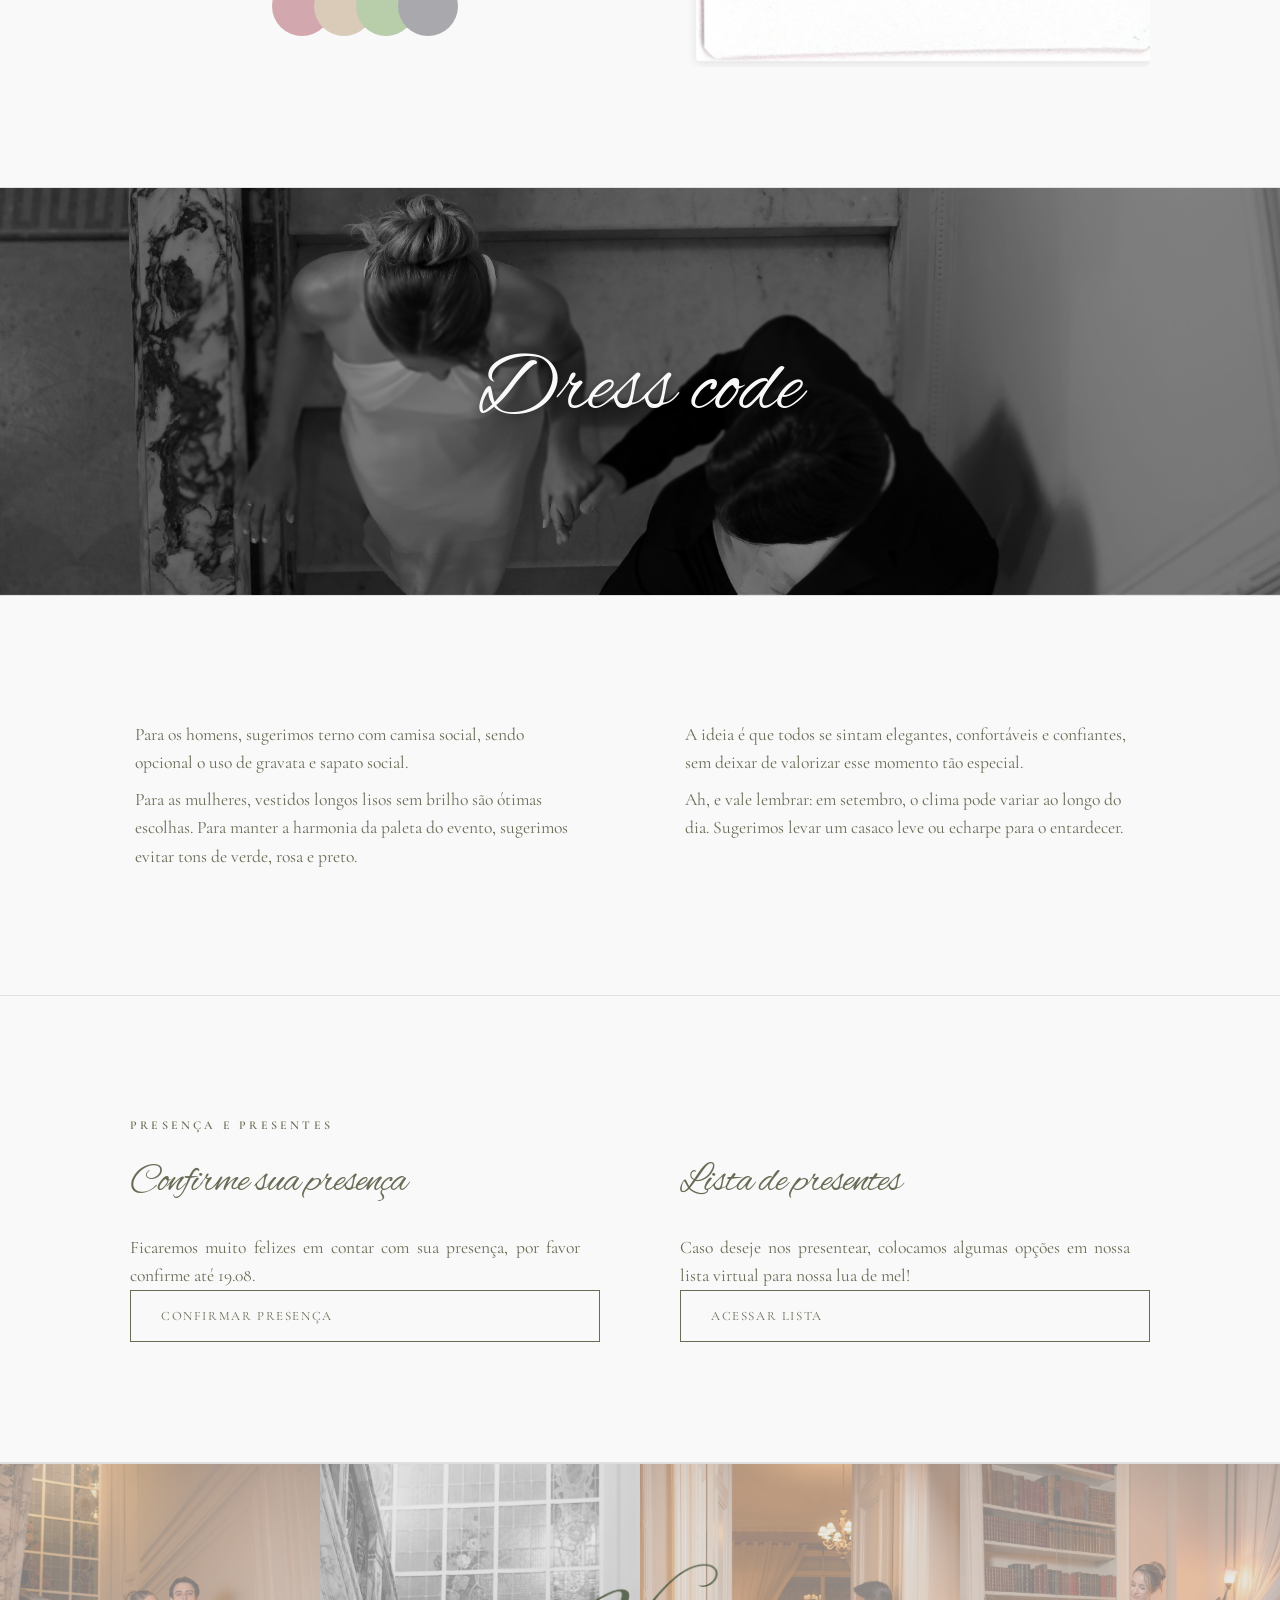
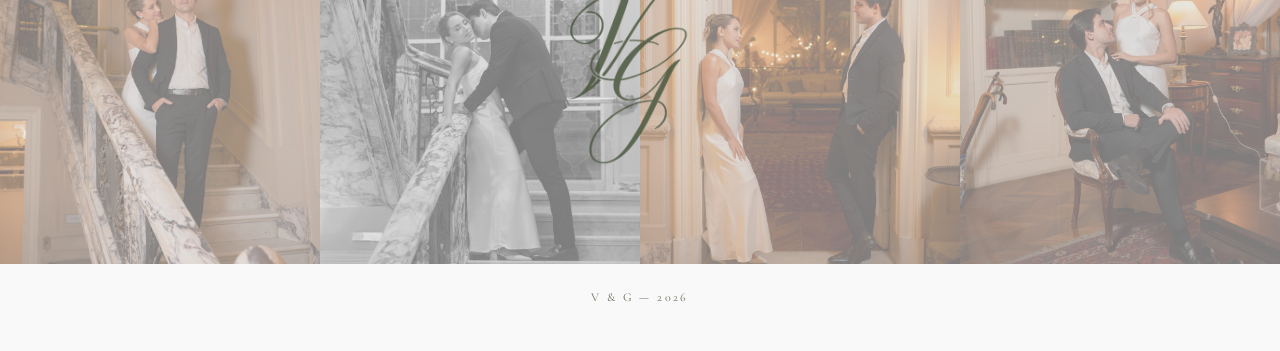
==== commit 55f12e90: "feat: Adding finishing hour and more details to reception section" ====
--- a/index.html
+++ b/index.html
@@ -99,7 +99,7 @@
     </nav>
 
     <!-- THANK YOU & PHOTO -->
-    <section class="message section" id="message-section">        
+    <section class="message section" id="message-section">
         <img src="imgs/history_background.png" alt="" class="message-decoration" aria-hidden="true">
         <div class="container grid">
             <div class="image-wrapper fade-in">
@@ -113,7 +113,7 @@
                     com uma discussão por causa de uma galinha, mas bastaram alguns sorrisos, um selinho roubado e um
                     beijo no dia seguinte para percebermos que aquela viagem seria apenas o começo de algo muito maior.
                 </p>
-                
+
                 <p class="description">Desde então, não houve distância capaz de nos separar. Mesmo morando longe um do
                     outro, conversávamos todos os dias e fazíamos questão de nos encontrar em todos os finais de semana.
                     No Dia dos Namorados de 2020, oficializamos o nosso namoro, embora, no fundo, nossos corações já
@@ -183,6 +183,8 @@
                         <p>19 de Setembro de 2026</p>
                         <p>Abertura às 16:10</p>
                         <p>Início da cerimônia às 16:30</p>
+                        <p>Encerramento da festa às 01:30</p>
+                        <p>Fechamento do espaço às 01:50</p>
                     </div>
                 </div>
             </div>
@@ -215,6 +217,16 @@
                     início pontualmente às 16:30.
                     Pedimos, com carinho, que cheguem com antecedência, pois após o início não será permitida a
                     entrada.</p>
+                <p class="description">
+                    É importante lembrar que o local <strong>não possui estacionamento</strong> e é <strong>proibido estacionar</strong>
+                    na Avenida Angélica.
+                    Por conta disso, recomendamos fortemente usar um aplicativo de corridas (Uber).
+                </p>
+                <p class="description">
+                    Para comemorar nosso momento, teremos uma festa que acontecerá no mesmo local da cerimônia!
+                    O encerramento da festa será ás 01:30, pedimos para que haja uma organização pois o espaço fechará
+                    ás 01:50.
+                </p>
             </div>
         </div>
     </section>
@@ -325,7 +337,8 @@
                     <p class="dresscode-description">Para os homens, sugerimos terno com camisa social, sendo opcional o
                         uso de gravata e sapato social.</p>
                     <p class="dresscode-description">Para as mulheres, vestidos longos lisos sem brilho são ótimas
-                        escolhas. Para manter a harmonia da paleta do evento, sugerimos evitar tons de verde, rosa e preto.</p>
+                        escolhas. Para manter a harmonia da paleta do evento, sugerimos evitar tons de verde, rosa e
+                        preto.</p>
                 </div>
 
                 <div class="dresscode-item">
--- a/styles/common.css
+++ b/styles/common.css
@@ -109,6 +109,7 @@
 .description {
     font-size: 1.1rem;
     max-width: 450px;
+    text-align: justify;
 }
 
 .grid {
@@ -257,8 +258,7 @@
 }
 
 .message .text-block .description {
-     max-width: none;
-    text-align: justify;
+    max-width: none;
     text-align-last: left;
     hyphens: auto;
     margin-bottom: 2%;
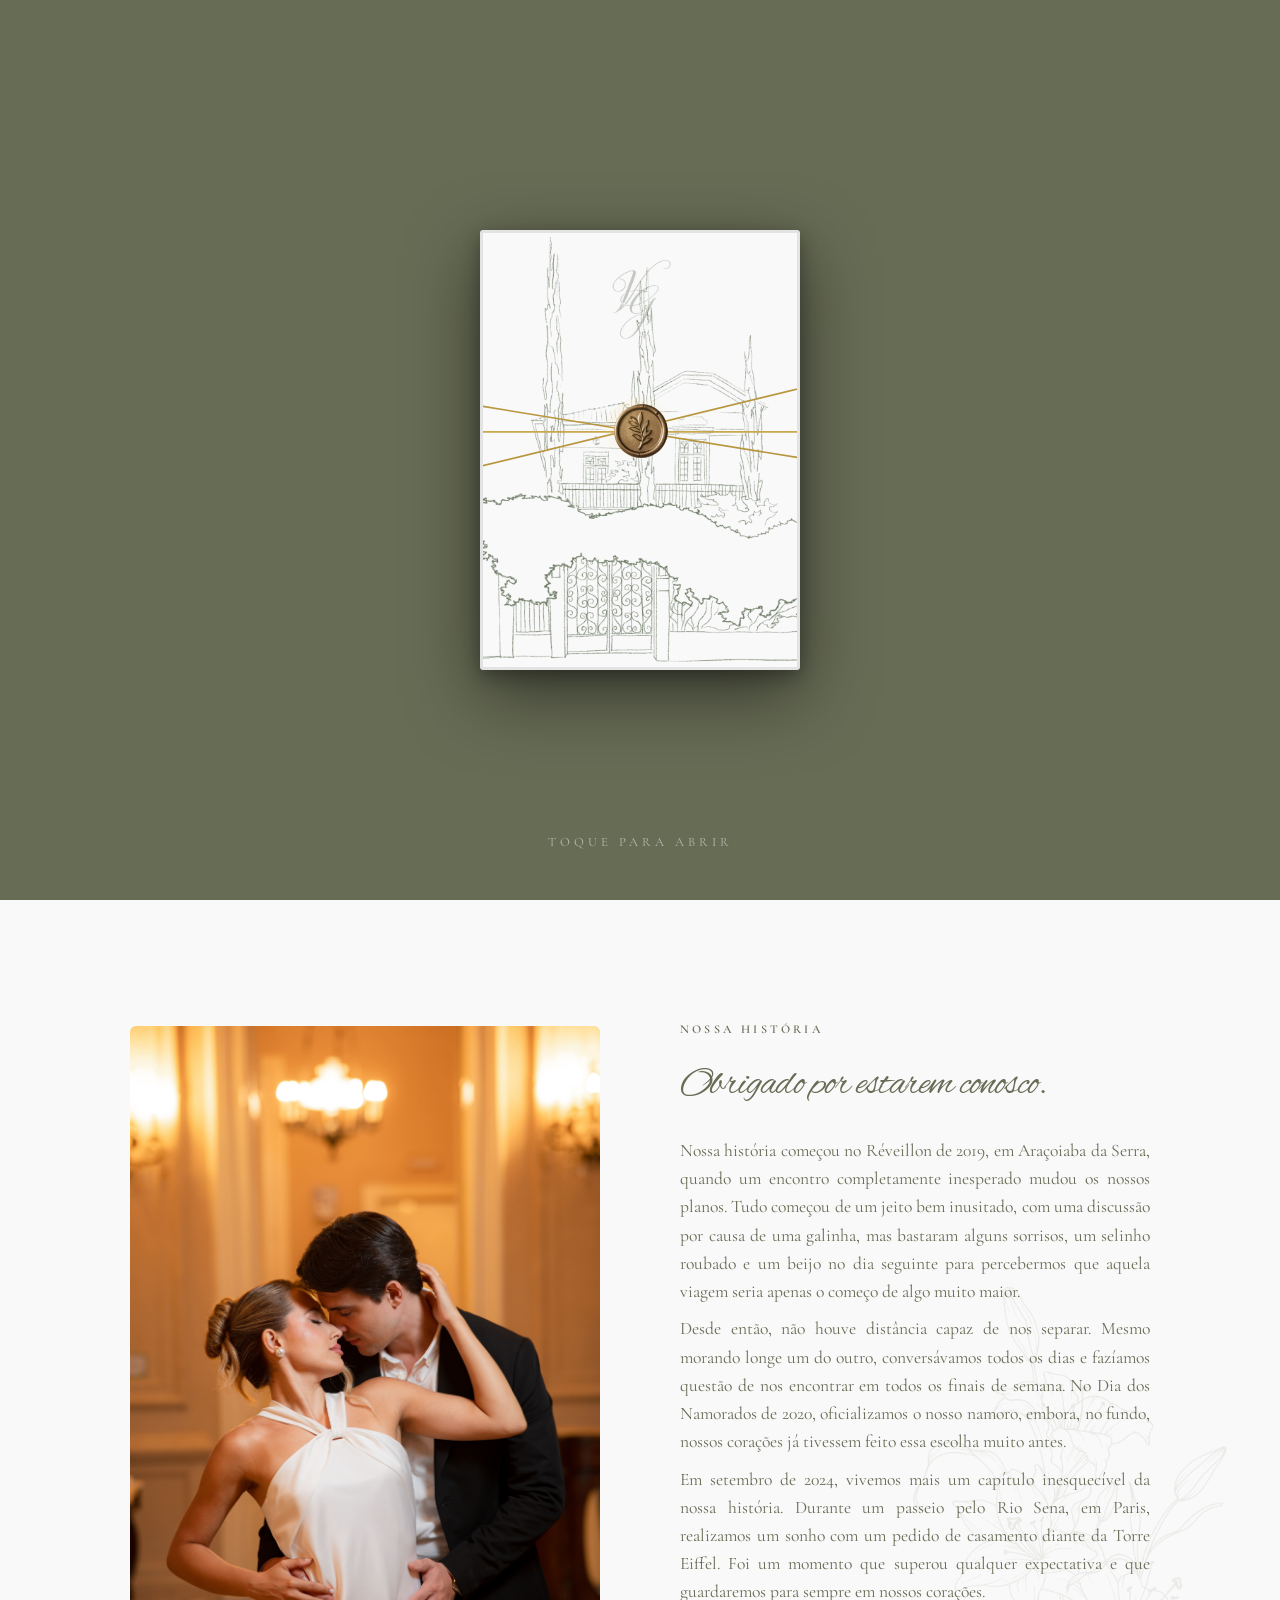
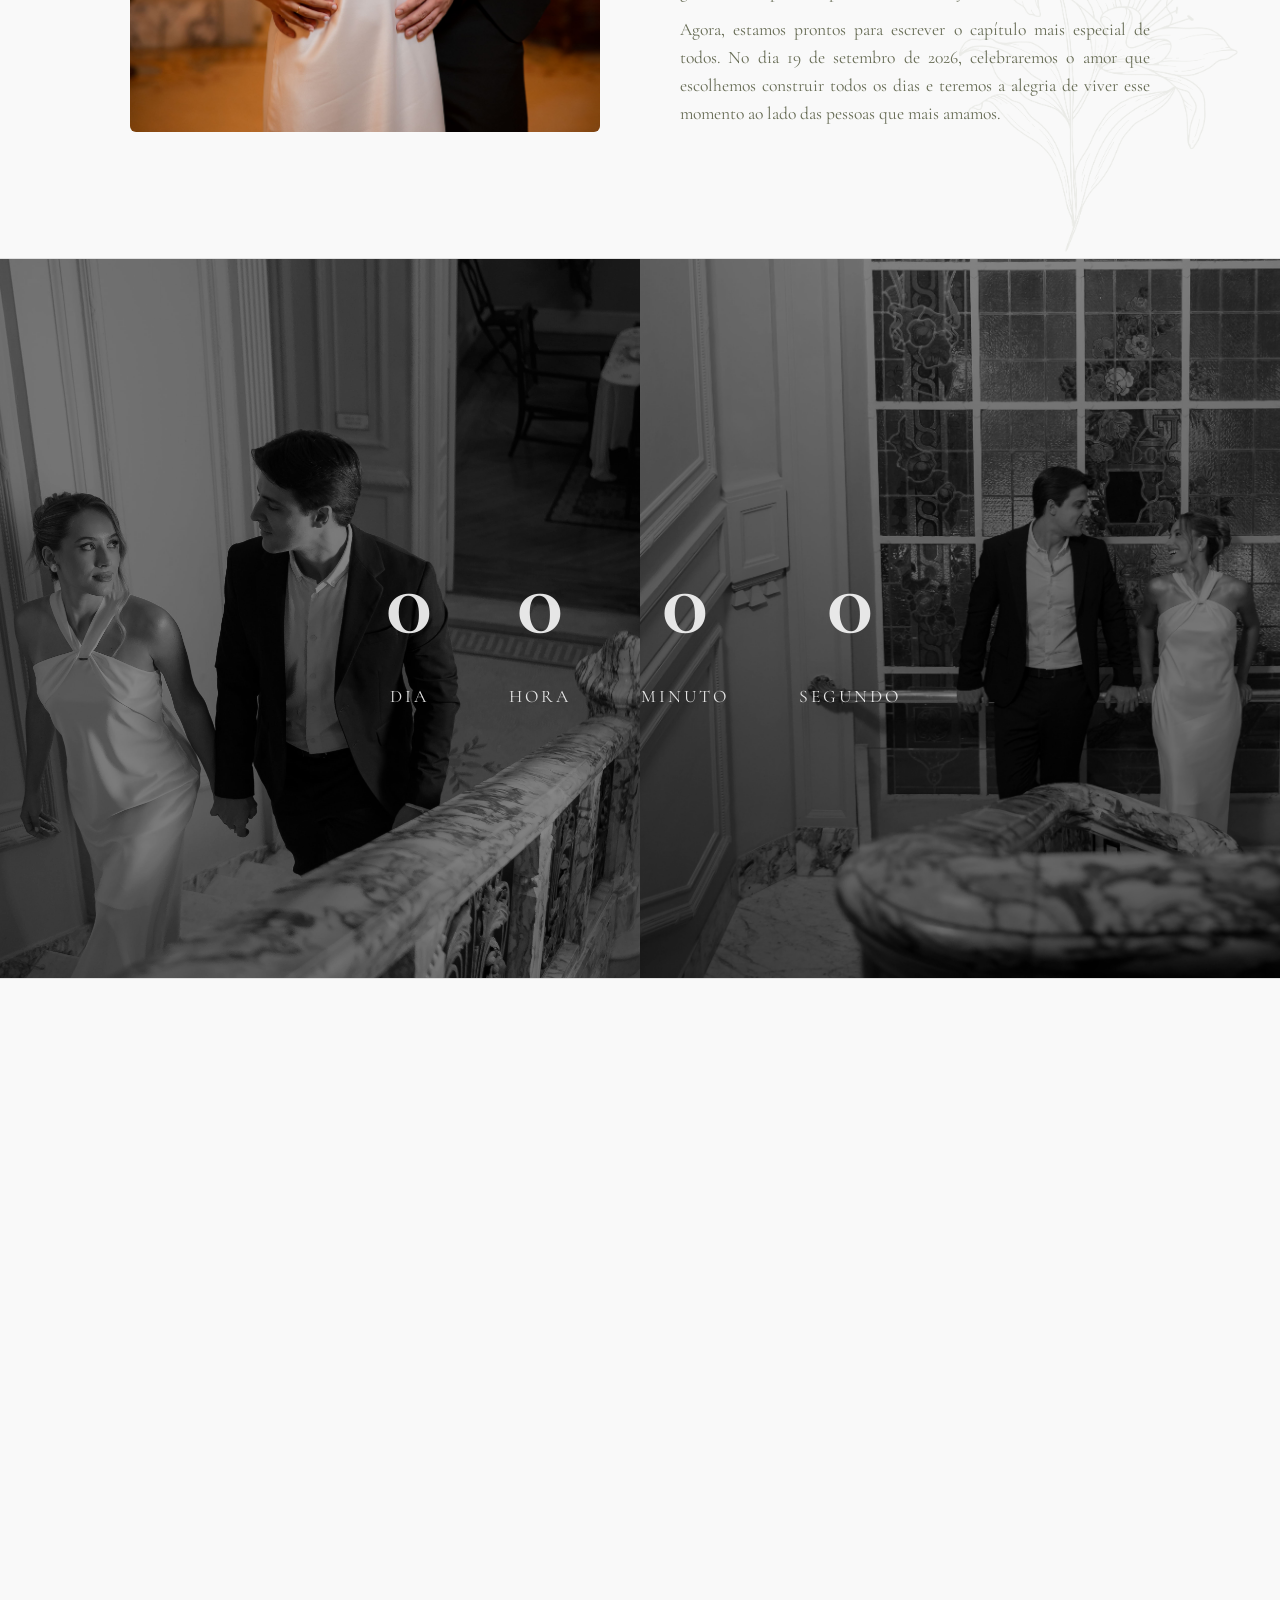
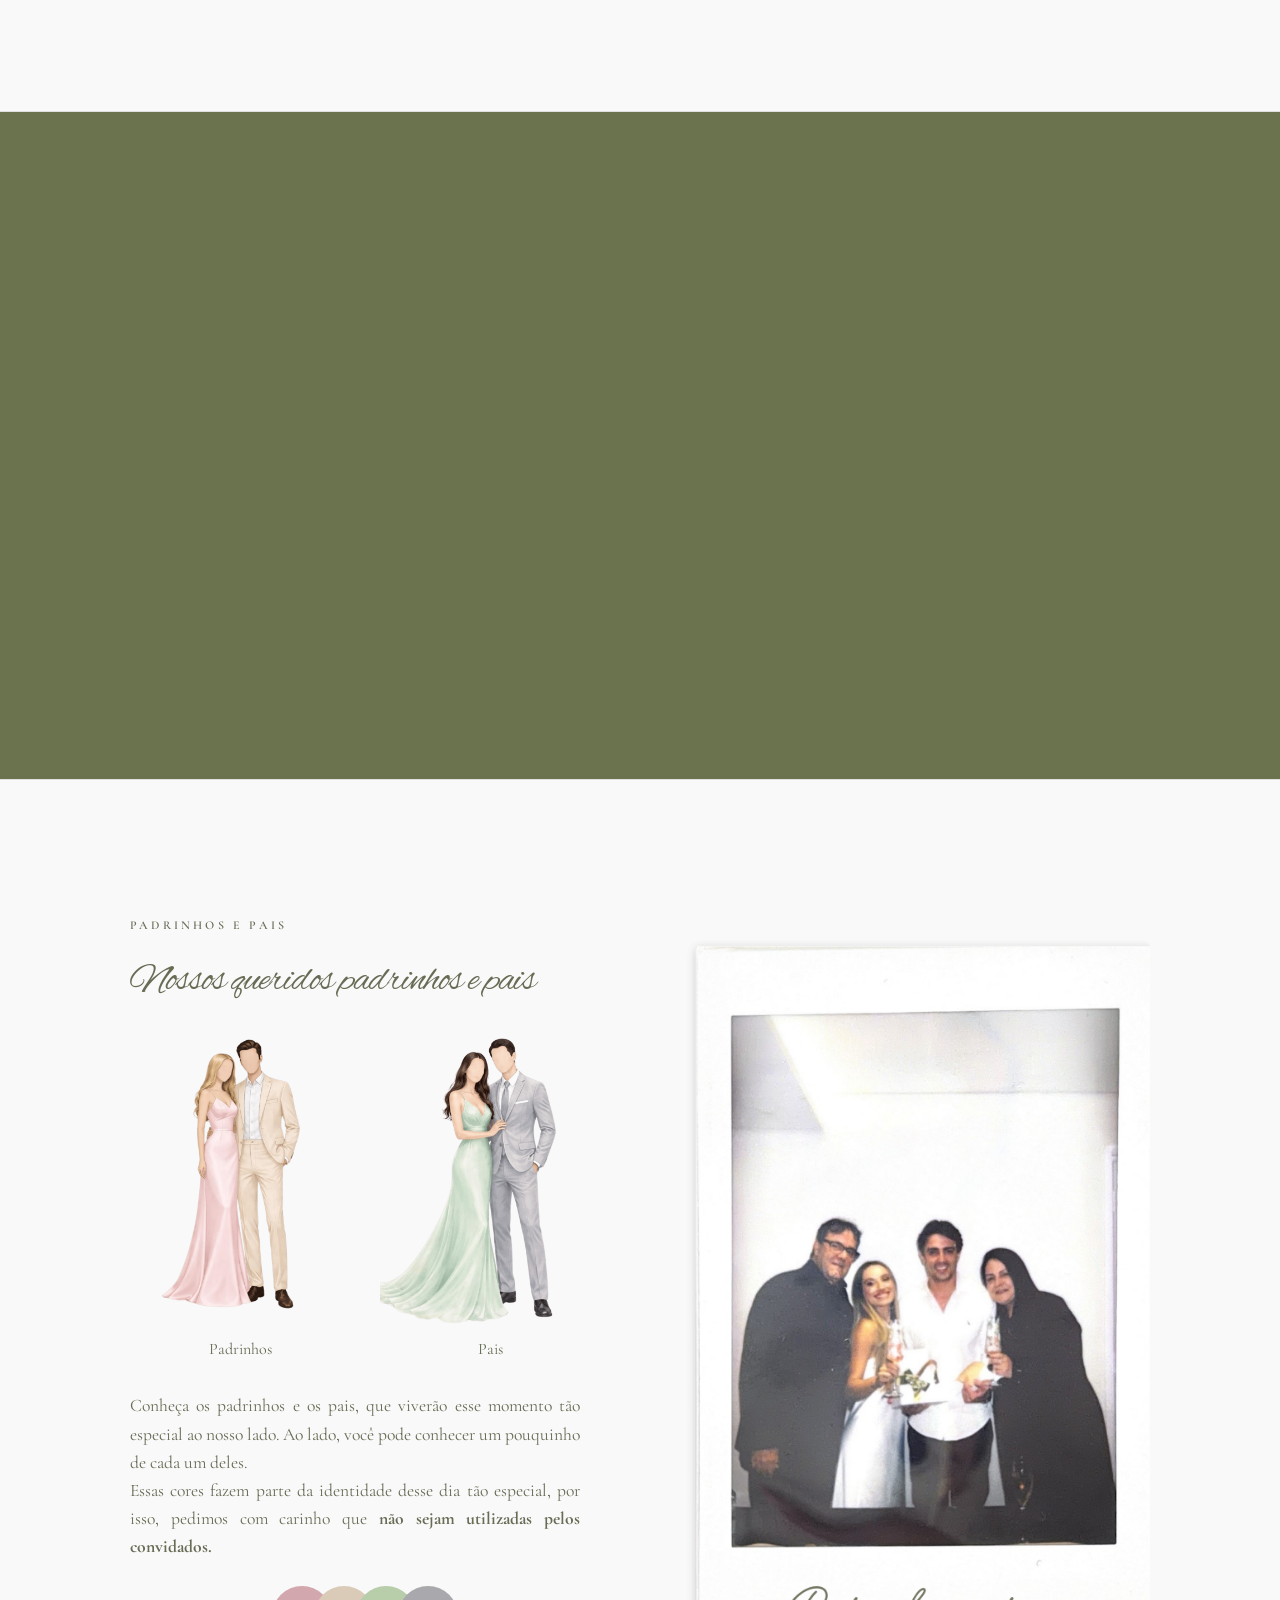
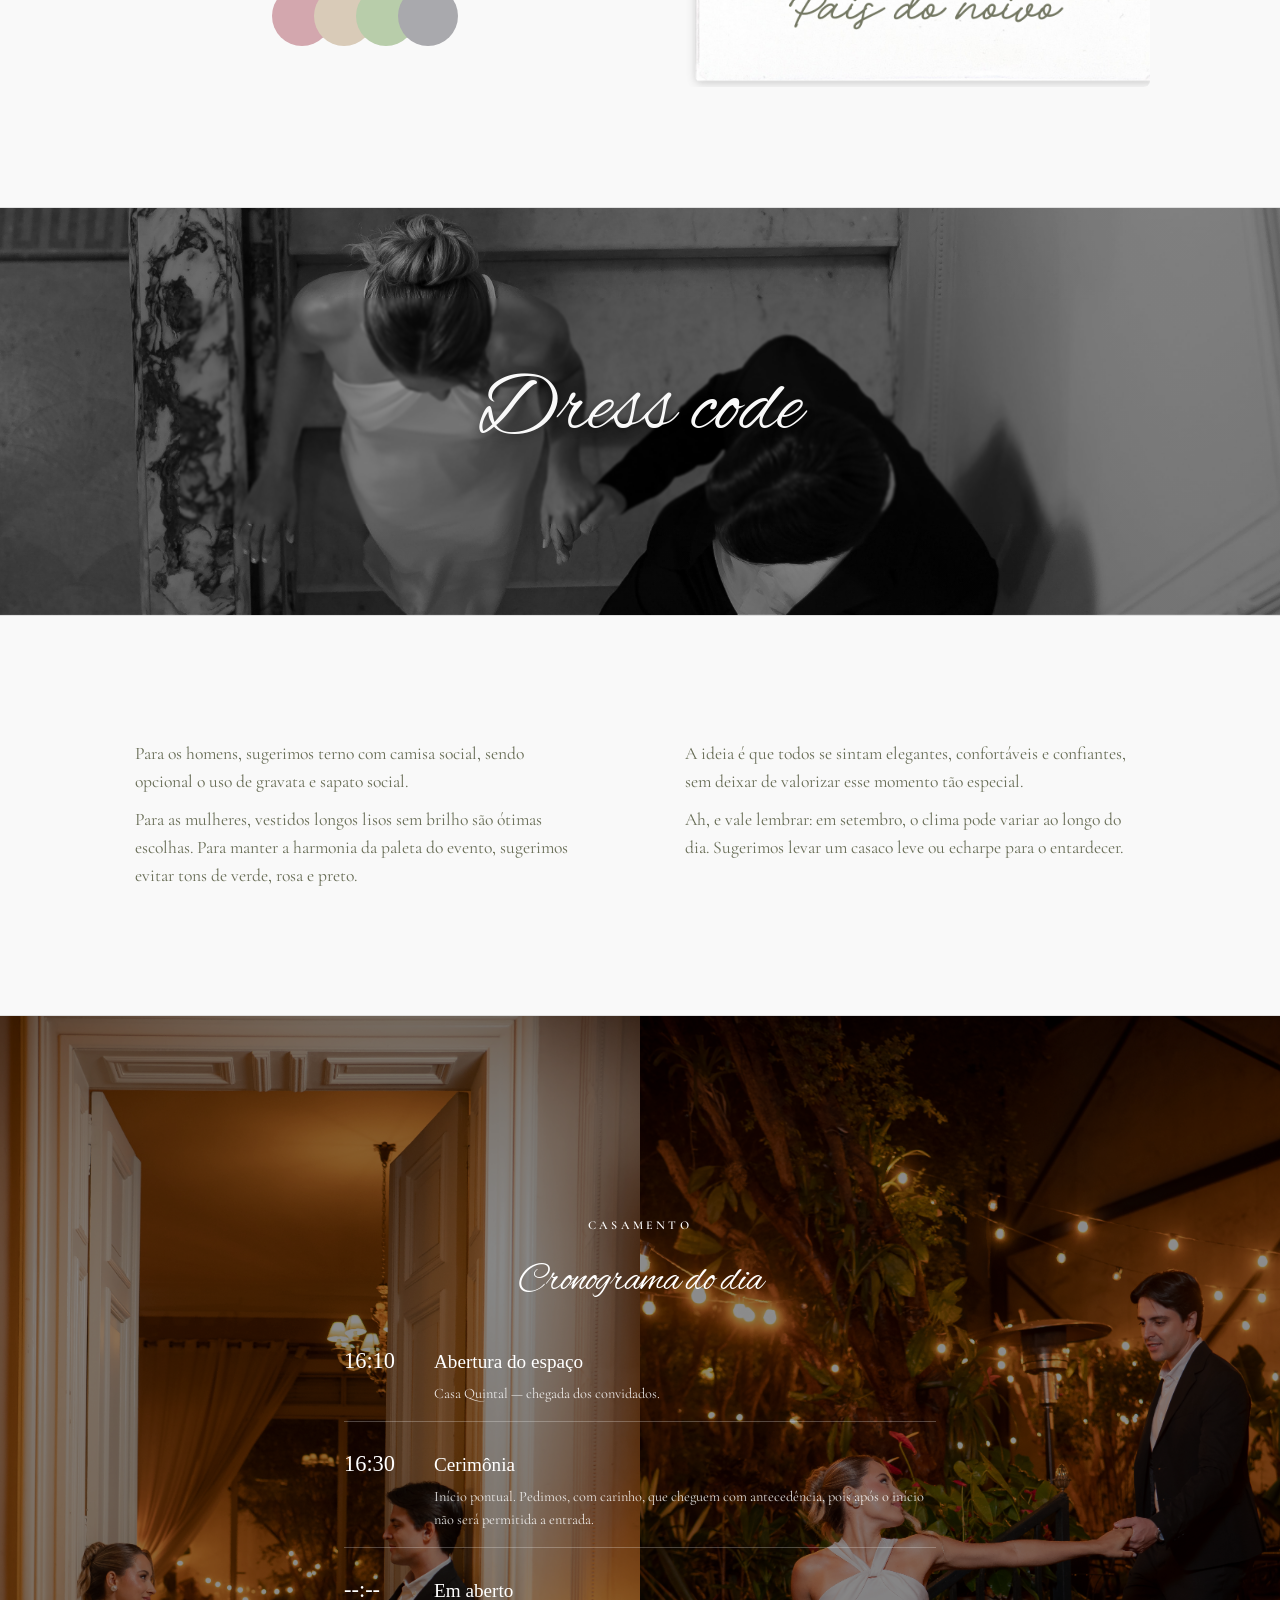
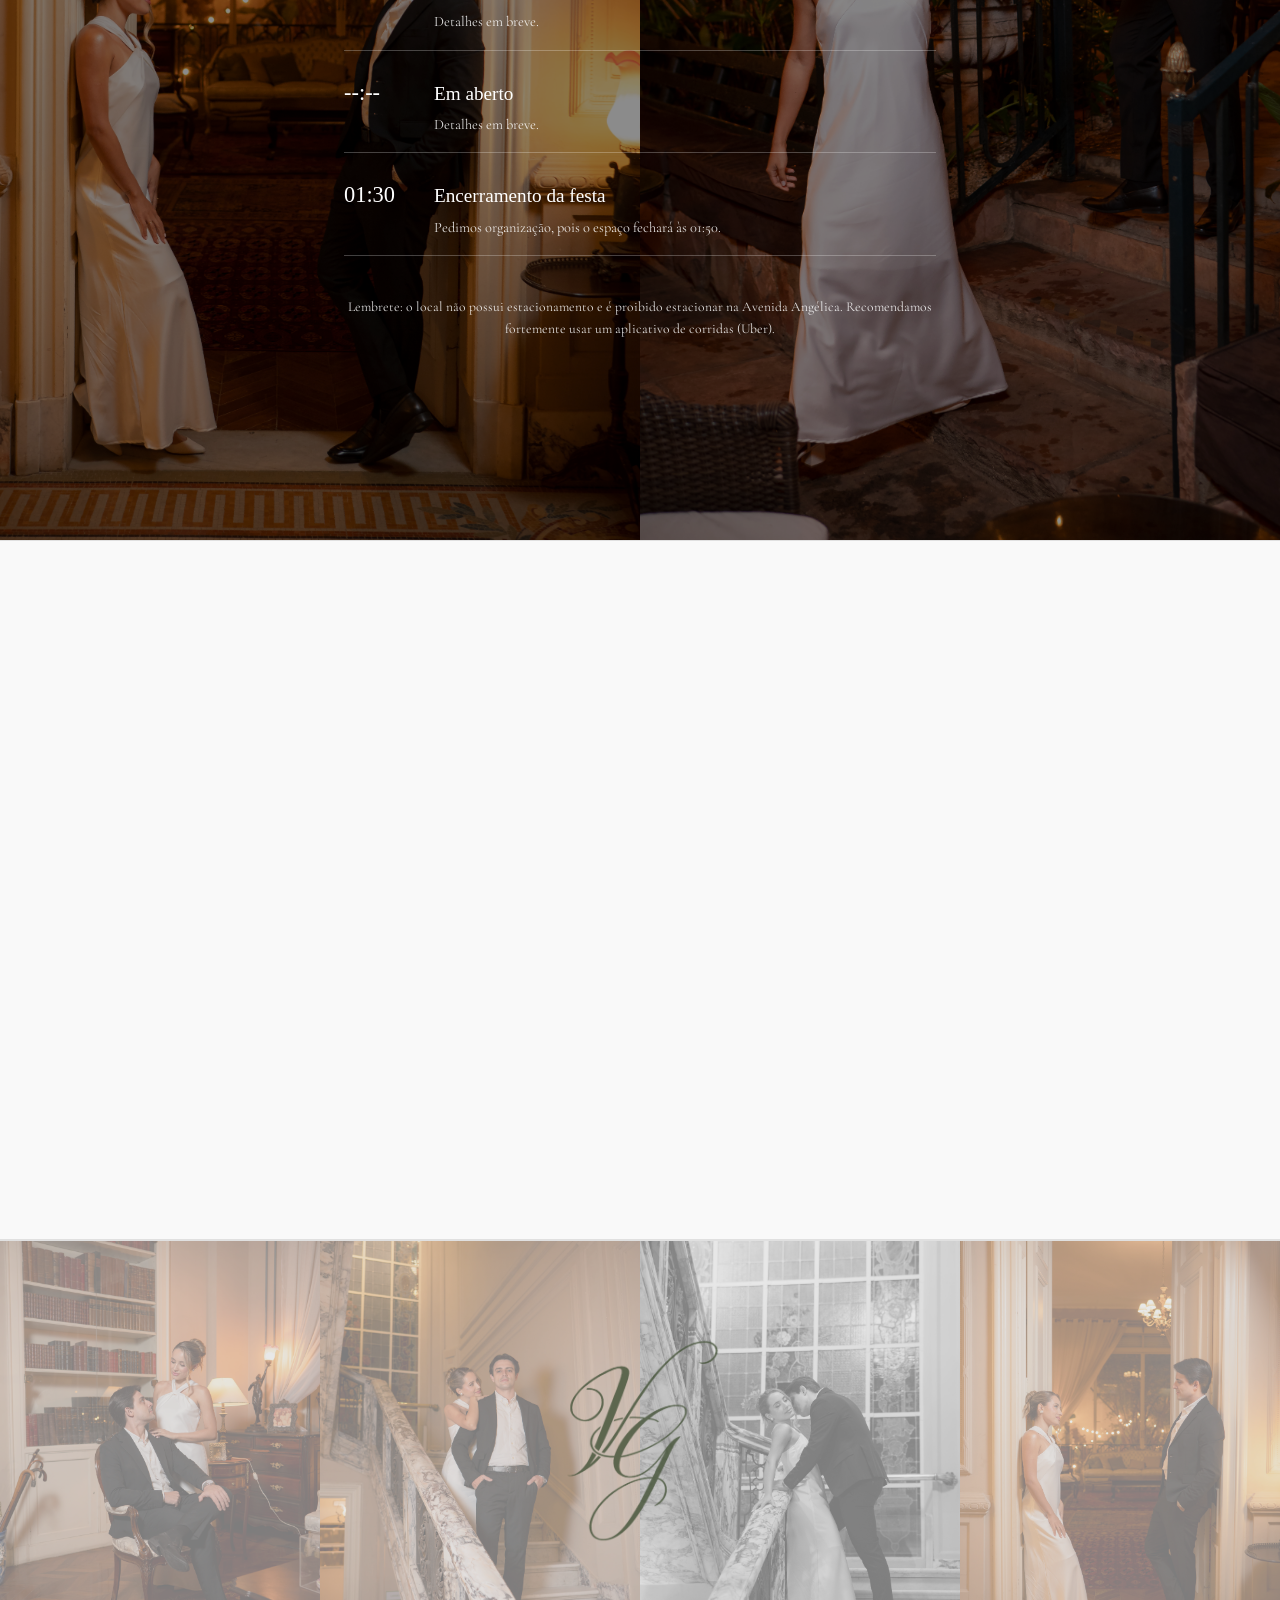
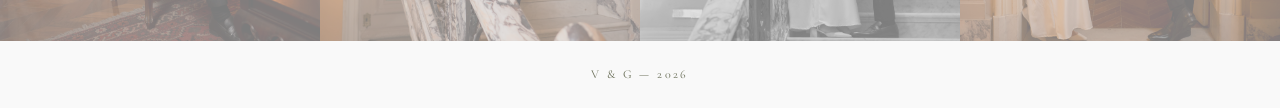
==== commit d03cf2ec: "feat: Adding schedule and memories area" ====
--- a/index.html
+++ b/index.html
@@ -11,6 +11,7 @@
     <link rel="stylesheet" href="styles/navbar.css">
     <link rel="stylesheet" href="styles/footer.css">
     <link rel="stylesheet" href="styles/attendants.css">
+    <link rel="stylesheet" href="styles/schedule.css">
     <link rel="stylesheet" href="styles/invite.css">
     <link rel="stylesheet" href="styles/countdown.css">
     <link rel="stylesheet" href="styles/monogram.css">
@@ -94,7 +95,8 @@
             <a href="#reception-section">Cerimônia</a>
             <a href="#attendants-section">Padrinhos e Pais</a>
             <a href="#dresscode-section">Trajes</a>
-            <a href="#registry-section">Presença e presentes</a>
+            <a href="#schedule-section">Cronograma</a>
+            <a href="#registry-section">Presença, presentes e memórias</a>
         </div>
     </nav>
 
@@ -218,7 +220,8 @@
                     Pedimos, com carinho, que cheguem com antecedência, pois após o início não será permitida a
                     entrada.</p>
                 <p class="description">
-                    É importante lembrar que o local <strong>não possui estacionamento</strong> e é <strong>proibido estacionar</strong>
+                    É importante lembrar que o local <strong>não possui estacionamento</strong> e é <strong>proibido
+                        estacionar</strong>
                     na Avenida Angélica.
                     Por conta disso, recomendamos fortemente usar um aplicativo de corridas (Uber).
                 </p>
@@ -351,12 +354,71 @@
         </div>
     </section>
 
+    <!-- SCHEDULE -->
+    <section class="schedule-section section" id="schedule-section">
+        <div class="schedule-bg">
+            <div class="schedule-bg-half schedule-bg-left"></div>
+            <div class="schedule-bg-half schedule-bg-right"></div>
+        </div>
+        <div class="schedule-bg-overlay"></div>
+        <div class="schedule-wrapper">
+            <p class="label">CASAMENTO</p>
+            <h2 class="title">Cronograma do dia</h2>
+            <div class="schedule-list">
+                <div class="schedule-item">
+                    <span class="schedule-time">16:10</span>
+                    <div class="schedule-content">
+                        <p class="schedule-event">Abertura do espaço</p>
+                        <p class="schedule-description">Casa Quintal — chegada dos convidados.</p>
+                    </div>
+                </div>
+
+                <div class="schedule-item">
+                    <span class="schedule-time">16:30</span>
+                    <div class="schedule-content">
+                        <p class="schedule-event">Cerimônia</p>
+                        <p class="schedule-description">Início pontual. Pedimos, com carinho, que cheguem com
+                            antecedência, pois após o início não será permitida a entrada.</p>
+                    </div>
+                </div>
+
+                <div class="schedule-item">
+                    <span class="schedule-time">--:--</span>
+                    <div class="schedule-content">
+                        <p class="schedule-event">Em aberto</p>
+                        <p class="schedule-description">Detalhes em breve.</p>
+                    </div>
+                </div>
+
+                <div class="schedule-item">
+                    <span class="schedule-time">--:--</span>
+                    <div class="schedule-content">
+                        <p class="schedule-event">Em aberto</p>
+                        <p class="schedule-description">Detalhes em breve.</p>
+                    </div>
+                </div>
+
+                <div class="schedule-item">
+                    <span class="schedule-time">01:30</span>
+                    <div class="schedule-content">
+                        <p class="schedule-event">Encerramento da festa</p>
+                        <p class="schedule-description">Pedimos organização, pois o espaço fechará às 01:50.</p>
+                    </div>
+                </div>
+            </div>
+            <p class="schedule-note">
+                Lembrete: o local não possui estacionamento e é proibido estacionar na Avenida Angélica.
+                Recomendamos fortemente usar um aplicativo de corridas (Uber).
+            </p>
+        </div>
+    </section>
+
     <!-- REGISTRY -->
     <section class="registry section" id="registry-section">
         <div class="container fade-in">
-            <p class="label">PRESENÇA E PRESENTES</p>
+            <p class="label">PRESENÇA, PRESENTES E MEMÓRIAS</p>
             <div class="registry-grid">
-                <div class="registry-item ">
+                <div class="registry-item registry-item-share">
                     <h2 class="title">Confirme sua presença</h2>
                     <p class="description">
                         Ficaremos muito felizes em contar com sua presença, por favor confirme até 19.08.
@@ -367,7 +429,7 @@
                     </a>
                 </div>
 
-                <div class="registry-item">
+                <div class="registry-item registry-item-share">
                     <h2 class="title">Lista de presentes</h2>
                     <p class="description">
                         Caso deseje nos presentear, colocamos algumas opções em nossa lista virtual para nossa lua de
@@ -377,6 +439,22 @@
                         ACESSAR LISTA
                     </a>
                 </div>
+
+                <div class="registry-item registry-item-share">
+                    <h2 class="title">Compartilhe seu amor</h2>
+                    <p class="description desktop-only">
+                        Compartilhe conosco os momentos que capturar durante o nosso dia tão especial, basta escanear
+                        o QR ou clicar no botão e publicar suas fotos!
+                    </p>
+                    <p class="description mobile-only">
+                        Compartilhe conosco os momentos que capturar durante o nosso dia tão especial, basta clicar
+                        no botão e publicar suas fotos!
+                    </p>
+                    <a class="btn-outline" href="https://web.dotstheapp.com/a?group=2528795&dlBy=gabeanw&code=BoxWBjRDnGTJ&utm_source=guest&utm_medium=share&utm_campaign=guest_event_album&force_app=1">
+                        COMPARTILHAR FOTOS
+                    </a>
+                    <img src="imgs/qrcode.jpg" alt="QR Code para compartilhar fotos" class="qrcode-img desktop-only">
+                </div>
             </div>
         </div>
     </section>
--- a/styles/common.css
+++ b/styles/common.css
@@ -104,6 +104,7 @@
     line-height: 1.1;
     font-family: 'Alex Brush', cursive;
 }
+
 
 
 .description {
@@ -132,8 +133,13 @@
 
 .registry-grid {
     display: grid;
-    grid-template-columns: 1fr 1fr;
+    grid-template-columns: 1fr 1fr 1fr;
     gap: 80px;
+}
+
+.registry-item-share {
+    position: relative;
+    padding-bottom: 176px;
 }
 
 .registry-item {
@@ -145,6 +151,24 @@
     margin-top: auto;
 }
 
+.registry-item .btn-outline:hover {
+    background-color: #6b734e;
+    border-color: #6b734e;
+    color: var(--egg-white);
+}
+
+.qrcode-img {
+    position: absolute;
+    left: 50%;
+    bottom: 0;
+    transform: translateX(-50%);
+    width: 160px;
+    height: 160px;
+}
+
+.mobile-only {
+    display: none;
+}
 
 .placeholder-img {
     aspect-ratio: 4/5;
@@ -262,7 +286,7 @@
     text-align-last: left;
     hyphens: auto;
     margin-bottom: 2%;
- }
+}
 
 @media (max-width: 768px) {
     .message-decoration {
@@ -271,6 +295,18 @@
         transform: translateX(30%);
     }
 
+    .desktop-only {
+        display: none;
+    }
+
+    .mobile-only {
+        display: block;
+    }
+
+    .registry-item-share {
+        padding-bottom: 0;
+    }
+
     .grid {
         grid-template-columns: 1fr;
         gap: 40px;
--- a/styles/schedule.css
+++ b/styles/schedule.css
@@ -0,0 +1,114 @@
+.schedule-section {
+    position: relative;
+    overflow: hidden;
+}
+
+.schedule-section::before {
+    content: '';
+    position: absolute;
+    inset: 0;
+    background: rgba(0, 0, 0, 0.45);
+    z-index: 1;
+    pointer-events: none;
+}
+
+.schedule-section .schedule-wrapper {
+    position: relative;
+    z-index: 2;
+}
+
+.schedule-bg {
+    position: absolute;
+    inset: 0;
+    display: flex;
+    z-index: 0;
+}
+
+.schedule-bg-half {
+    flex: 1;
+    background-size: cover;
+    background-repeat: no-repeat;   
+}
+
+.schedule-bg-left {
+    background-image: url('../imgs/pre_wedding_12.jpg');
+    background-position: center right;
+}
+
+.schedule-bg-right {
+    background-image: url('../imgs/pre_wedding_117.jpg');
+    background-position: center left;
+}
+
+.schedule-wrapper {
+    padding: 80px 24px;
+    max-width: 640px;
+    margin: 0 auto;
+    text-align: center;
+    color: #fff;
+}
+
+.schedule-wrapper .label,
+.schedule-wrapper .title {
+    color: #fff;
+}
+
+.schedule-list {
+    display: flex;
+    flex-direction: column;
+    gap: 24px;
+    margin-top: 40px;
+    text-align: left;
+}
+
+.schedule-item {
+    display: flex;
+    align-items: baseline;
+    gap: 20px;
+    border-bottom: 1px solid rgba(255, 255, 255, 0.25);
+    padding-bottom: 16px;
+}
+
+.schedule-time {
+    font-family: 'Cardo', serif;
+    font-size: 1.4rem;
+    min-width: 70px;
+    flex-shrink: 0;
+}
+
+.schedule-content {
+    flex: 1;
+}
+
+.schedule-event {
+    font-family: 'Cardo', serif;
+    font-size: 1.2rem;
+    margin: 0 0 4px;
+}
+
+.schedule-description {
+    font-size: 0.9rem;
+    opacity: 0.85;
+    margin: 0;
+}
+
+.schedule-note {
+    margin-top: 40px;
+    font-size: 0.85rem;
+    opacity: 0.85;
+}
+
+@media (max-width: 768px) {
+    .schedule-bg-left {
+        background-image: url('../imgs/pre_wedding_12.jpg');
+        background-position: center center;
+    }
+
+    .schedule-bg-right {
+        display: none;
+    }
+
+    .schedule-wrapper {
+        padding: 60px 20px;
+    }
+}
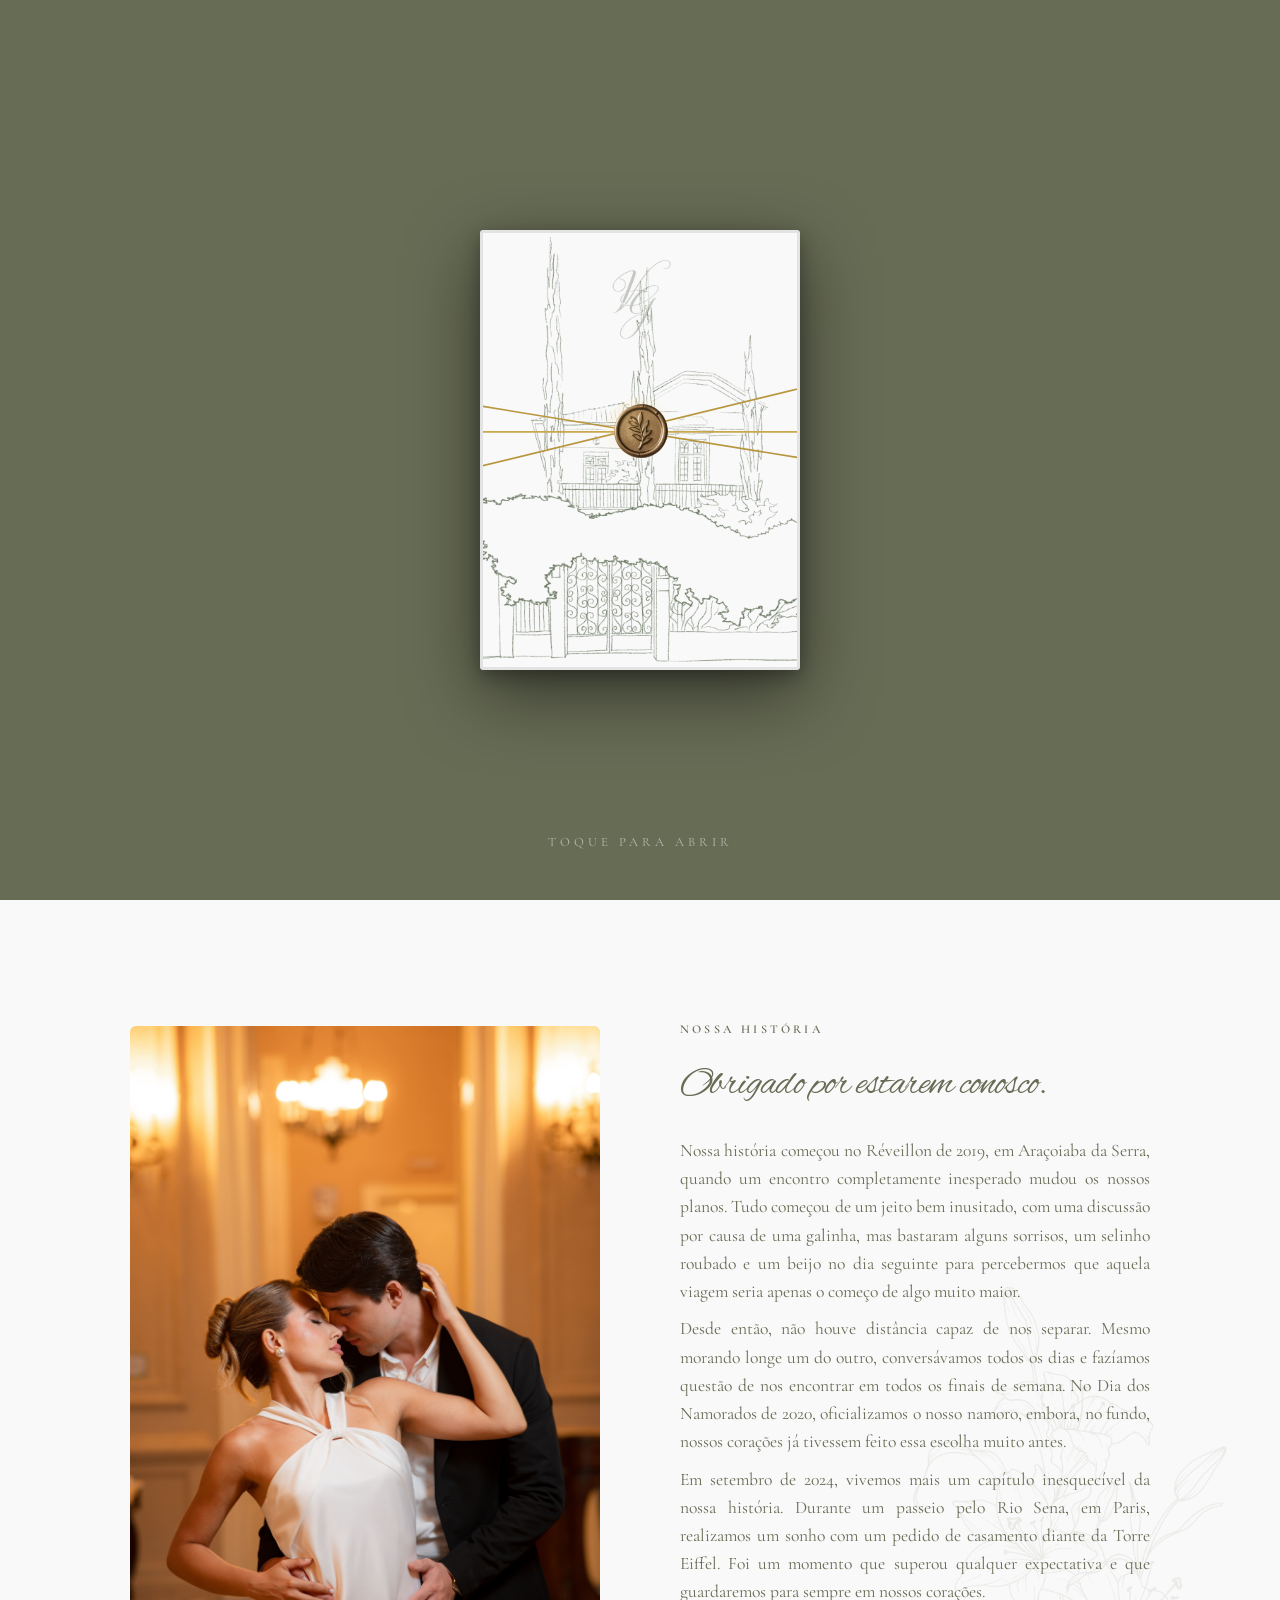
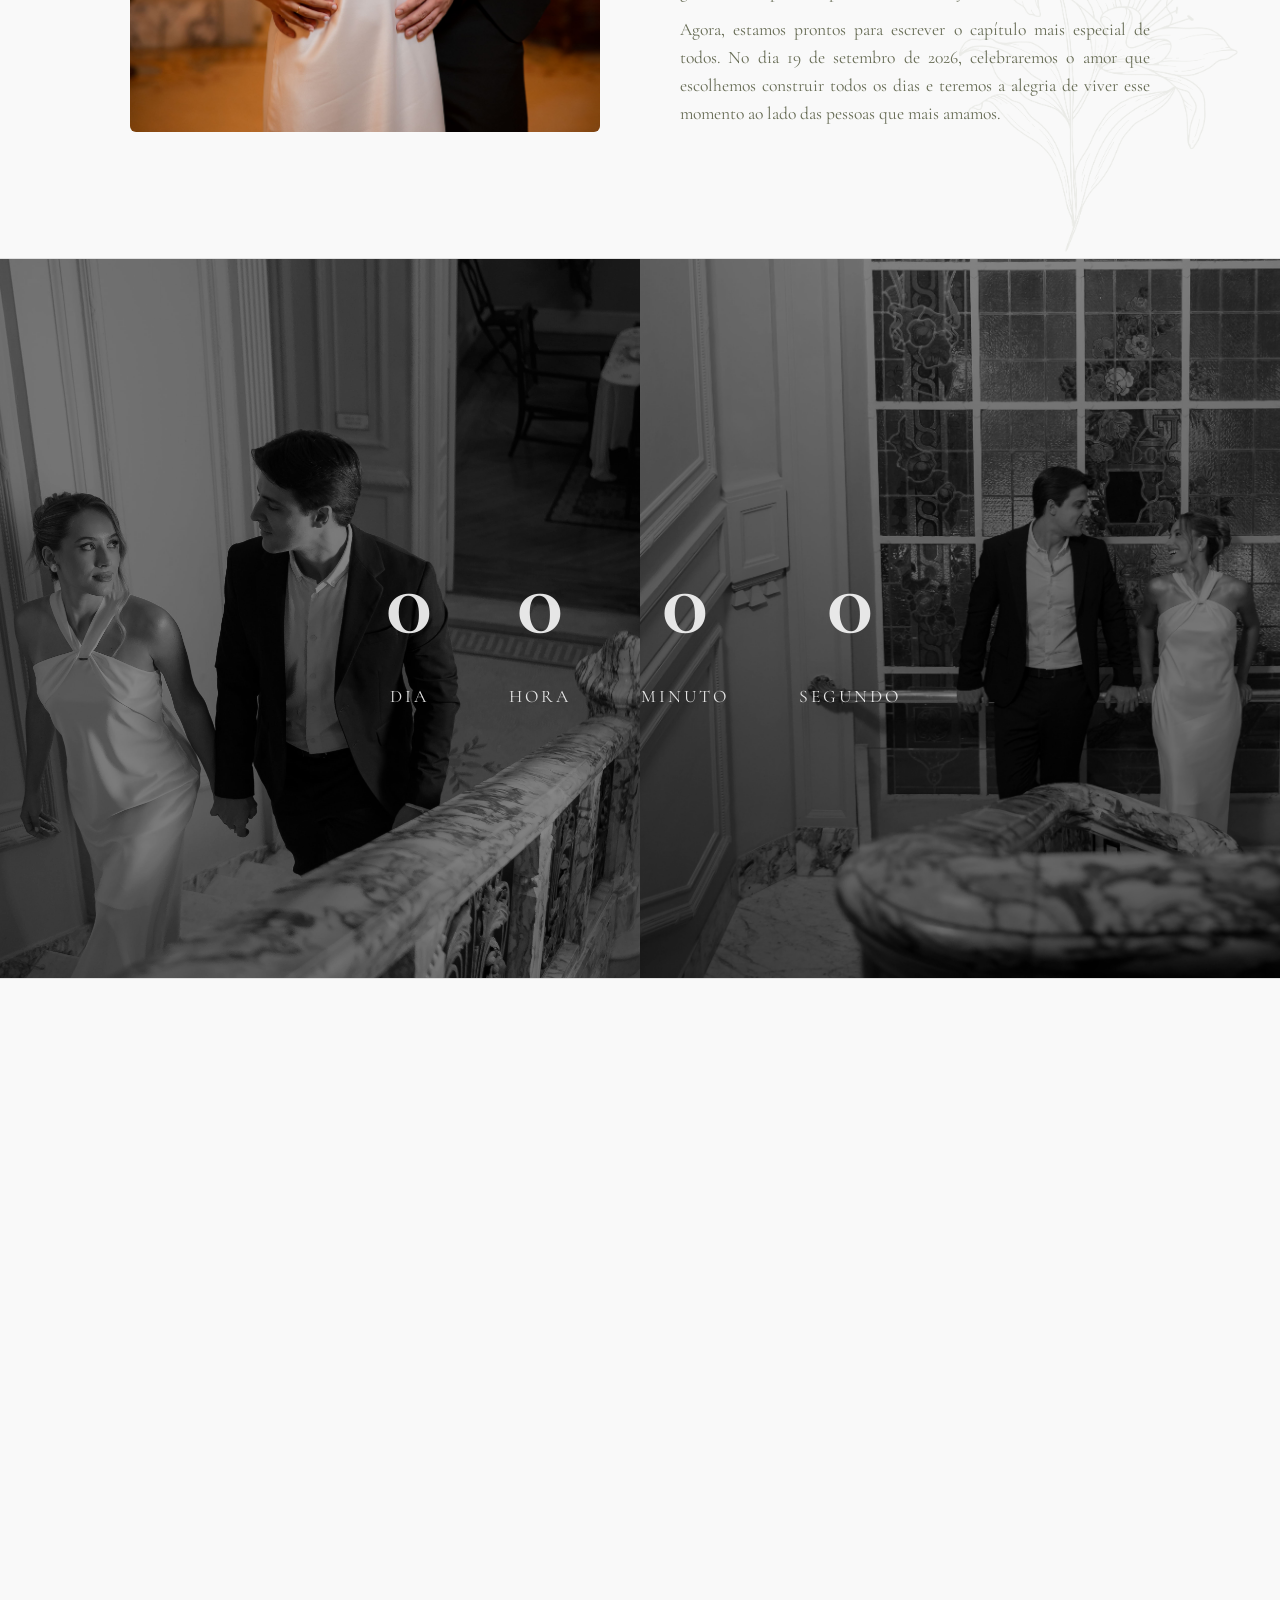
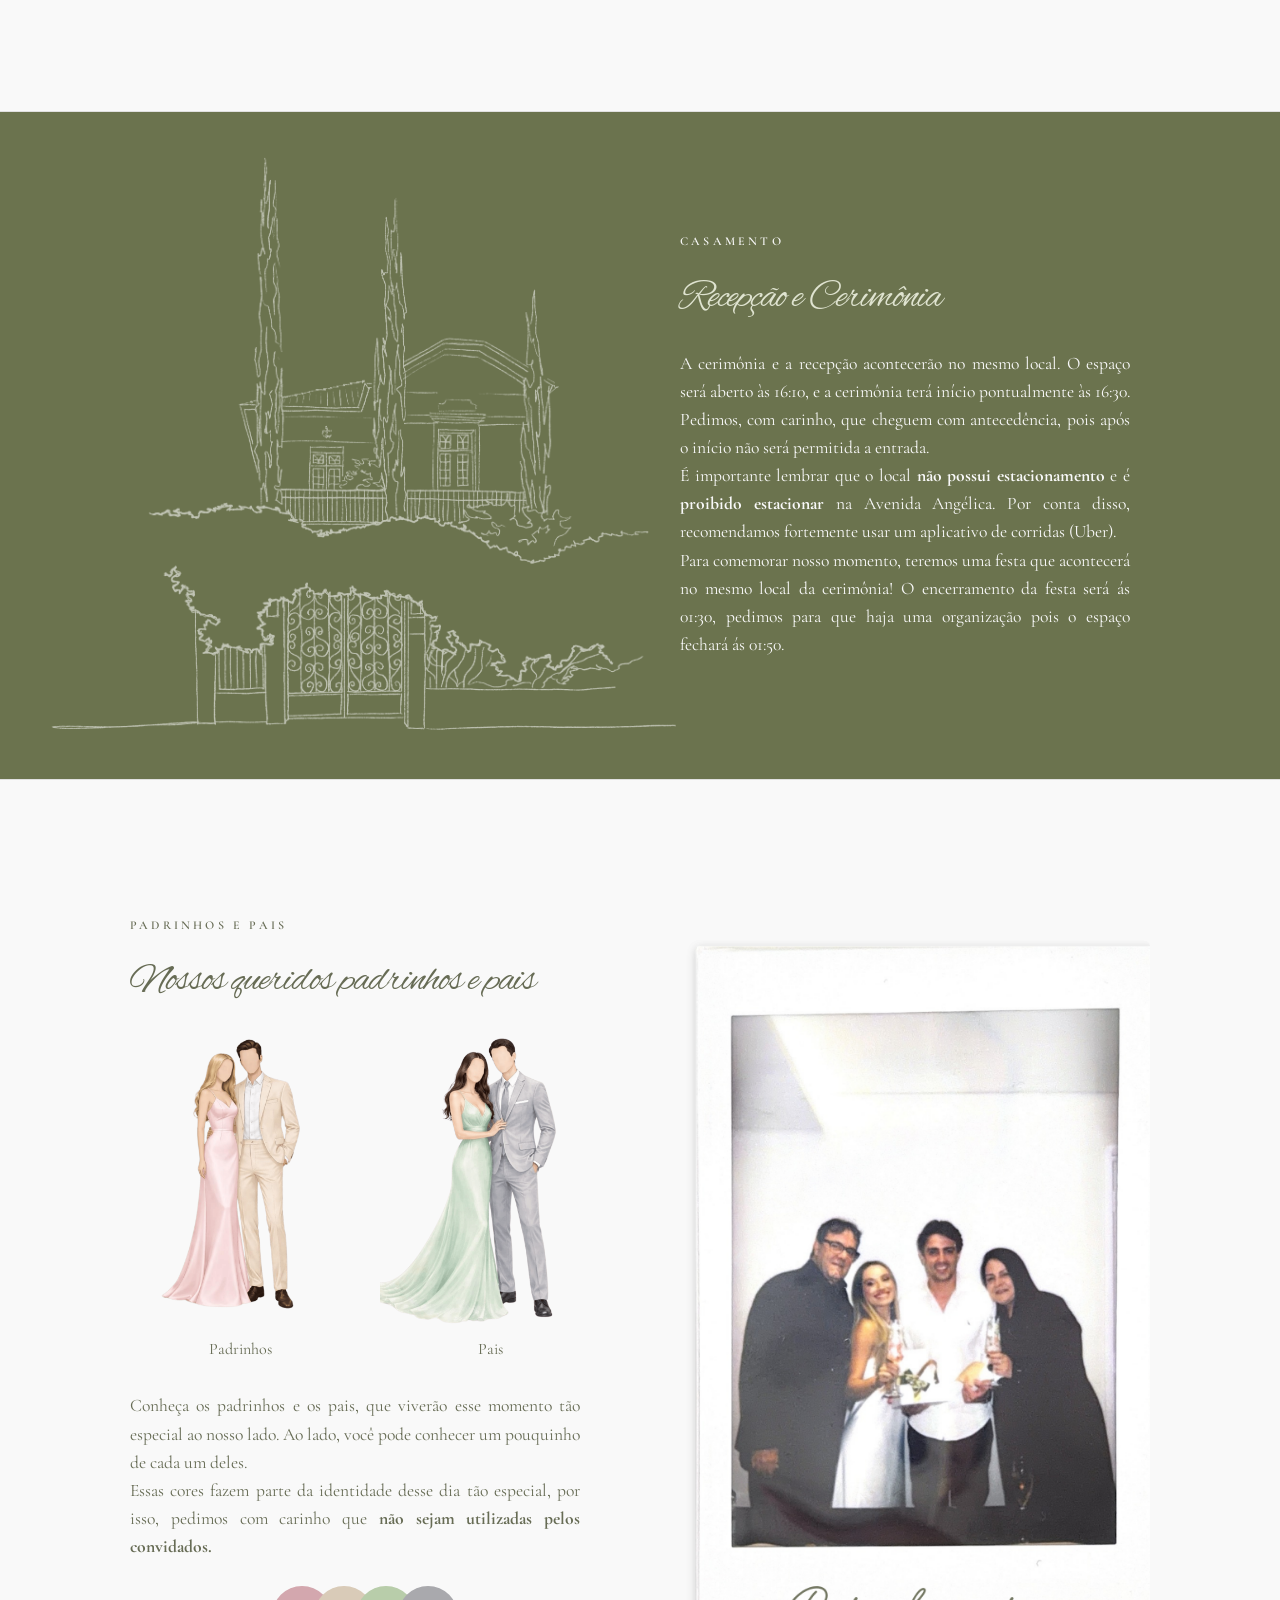
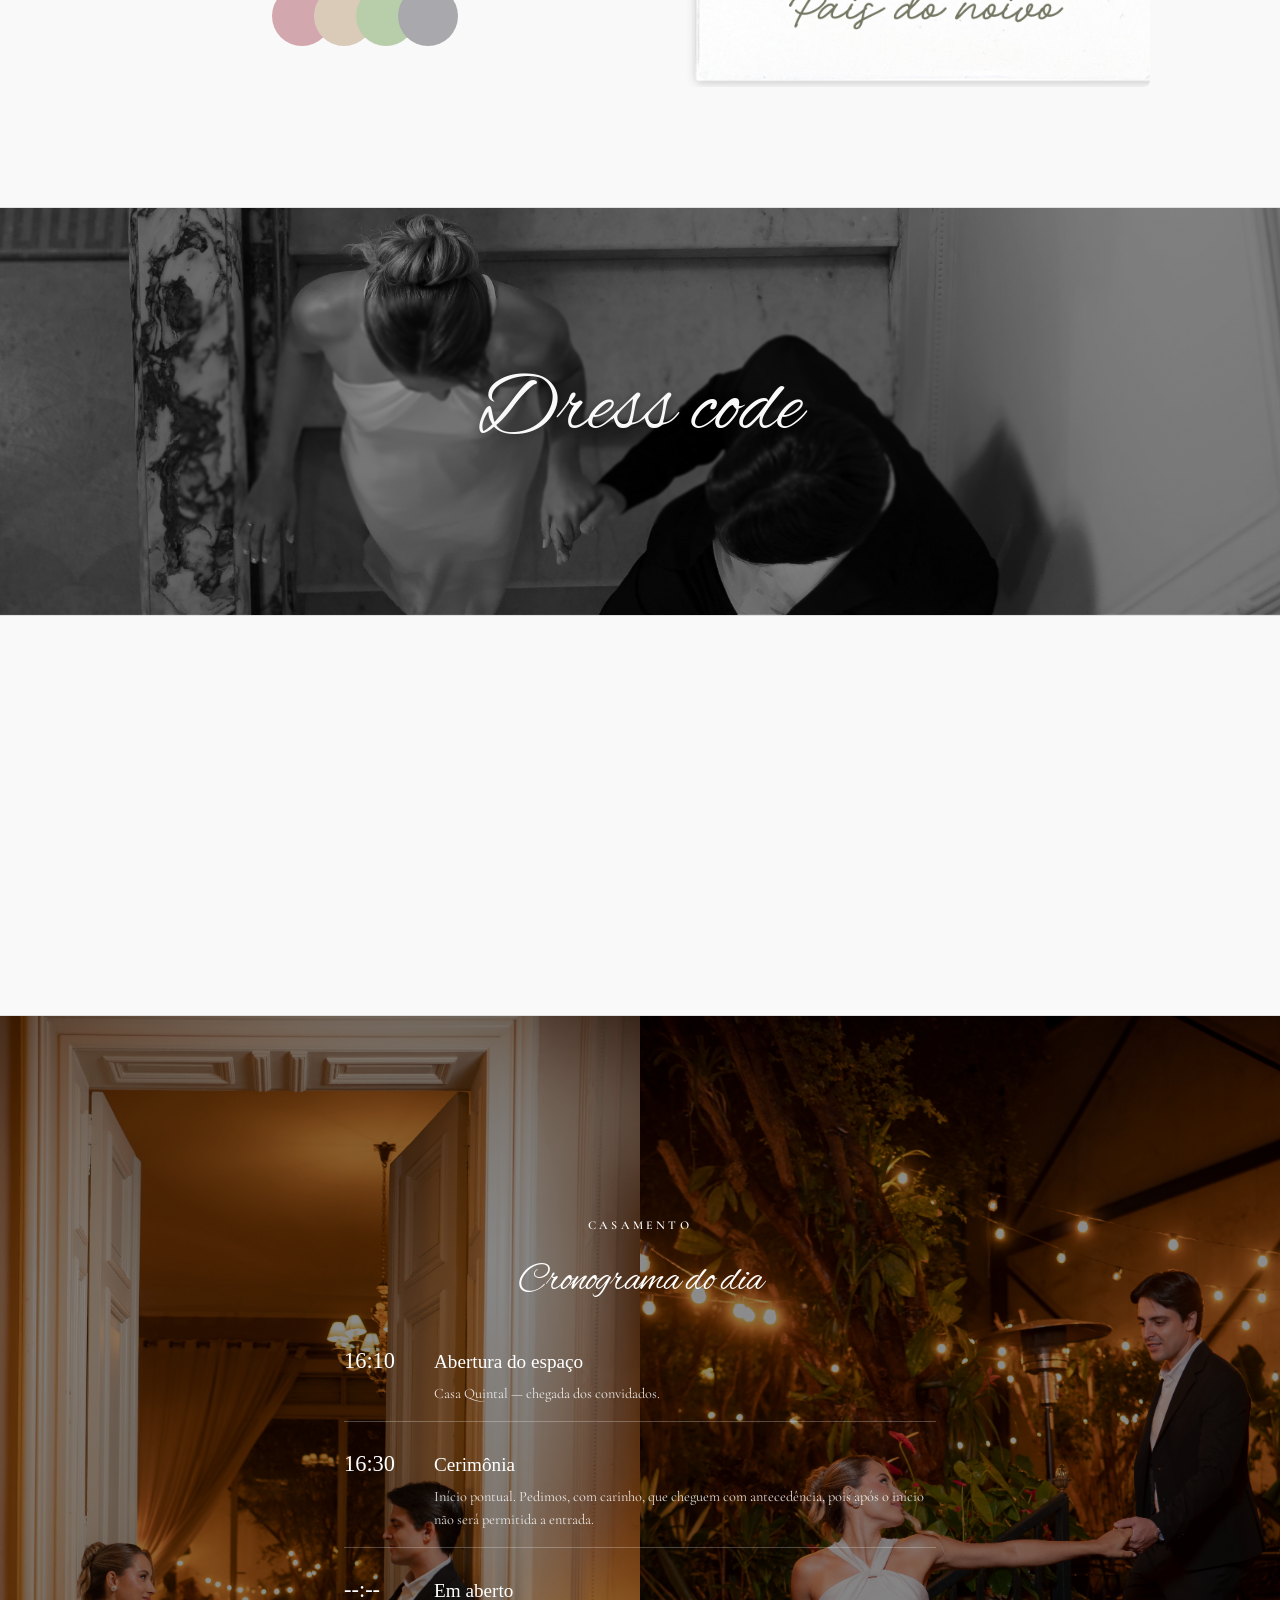
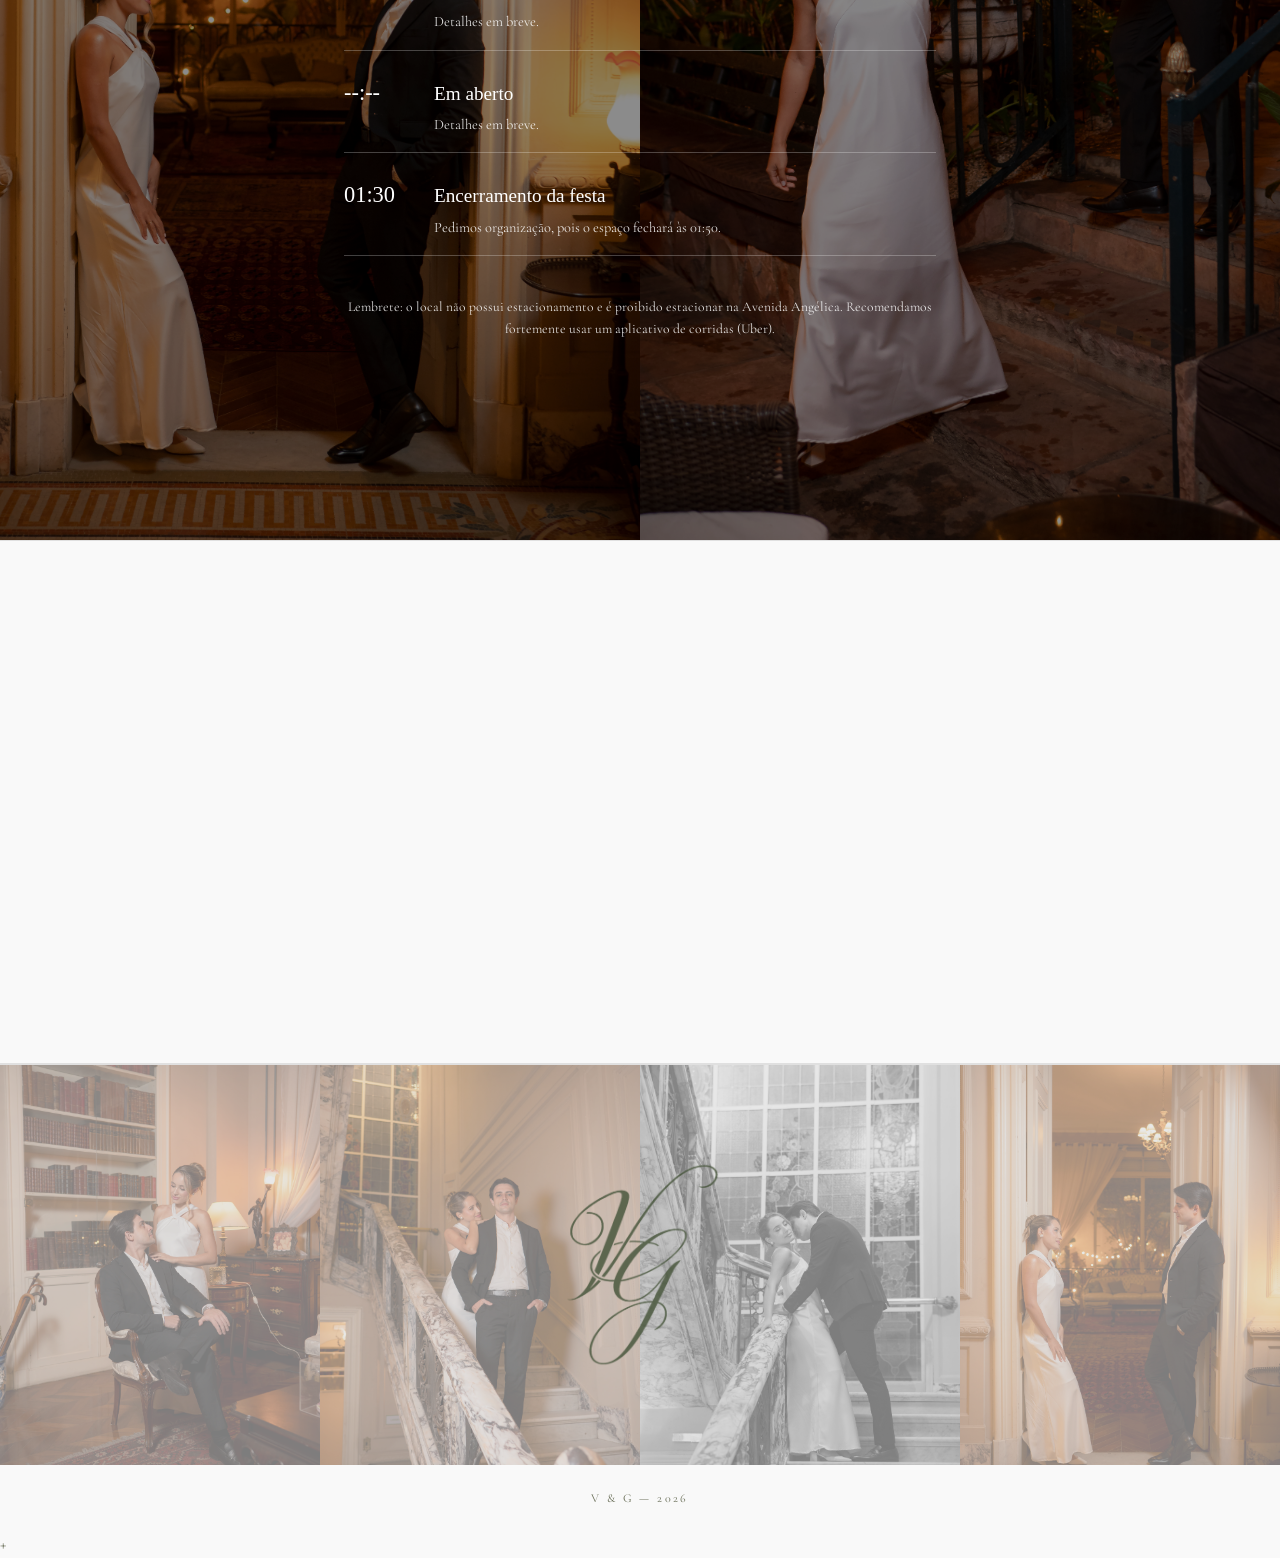
==== commit d6390575: "feat/refactor: Finishing registry area and refactoring image organization" ====
--- a/index.html
+++ b/index.html
@@ -10,6 +10,7 @@
     <link rel="stylesheet" href="styles/common.css">
     <link rel="stylesheet" href="styles/navbar.css">
     <link rel="stylesheet" href="styles/footer.css">
+    <link rel="stylesheet" href="styles/registry.css">
     <link rel="stylesheet" href="styles/attendants.css">
     <link rel="stylesheet" href="styles/schedule.css">
     <link rel="stylesheet" href="styles/invite.css">
@@ -29,8 +30,8 @@
     <div id="invite-overlay" class="invite-overlay">
         <div class="invite-hint">toque para abrir</div>
         <div class="invite-card fade-in">
-            <img src="imgs/logo.png" alt="V & G" class="invite-monogram" />
-            <img src="imgs/green_reception.png" alt="" class="invite-bg-img" />
+            <img src="imgs/common/logo.png" alt="V & G" class="invite-monogram" />
+            <img src="imgs/invite/green_reception.png" alt="" class="invite-bg-img" />
 
             <svg class="invite-ropes" viewBox="0 0 320 480" preserveAspectRatio="none"
                 xmlns="http://www.w3.org/2000/svg">
@@ -50,8 +51,8 @@
     <!-- MONOGRAM -->
     <header class="hero section">
         <div class="hero-container container">
-            <img class="logo" id="fullname" src="imgs/names_b.png" alt="Victor e Gabrielle">
-            <img class="logo" id="monogram" src="imgs/logo.png" alt="Victor e Gabrielle">
+            <img class="logo" id="fullname" src="imgs/hero/names_white.png" alt="Victor e Gabrielle">
+            <img class="logo" id="monogram" src="imgs/common/logo.png" alt="Victor e Gabrielle">
 
             <div class="countdown-wrapper hero-date">
                 <div class="countdown">
@@ -102,10 +103,10 @@
 
     <!-- THANK YOU & PHOTO -->
     <section class="message section" id="message-section">
-        <img src="imgs/history_background.png" alt="" class="message-decoration" aria-hidden="true">
+        <img src="imgs/history/history_background.png" alt="" class="message-decoration" aria-hidden="true">
         <div class="container grid">
             <div class="image-wrapper fade-in">
-                <img src="imgs/pre_wedding_98.jpg" alt="Victor e Gabrielle" class="history-img">
+                <img src="imgs/history/history_image.jpg" alt="Victor e Gabrielle" class="history-img">
             </div>
             <div class="text-block fade-in">
                 <p class="label">NOSSA HISTÓRIA</p>
@@ -209,7 +210,7 @@
     <section class="reception section" id="reception-section">
         <div class="container grid">
             <div class="image-wrapper fade-in">
-                <img src="imgs/reception.png" alt="Espaço da cerimônia" class="reception-img">
+                <img src="imgs/reception/reception_image.png" alt="Espaço da cerimônia" class="reception-img">
             </div>
             <div class="text-block fade-in">
                 <p class="label">CASAMENTO</p>
@@ -325,7 +326,6 @@
         </div>
     </section>
 
-
     <!-- DRESS CODE -->
     <section class="dresscode-title section" id="dresscode-section">
         <div class="image-title-box">
@@ -444,32 +444,44 @@
                     <h2 class="title">Compartilhe seu amor</h2>
                     <p class="description desktop-only">
                         Compartilhe conosco os momentos que capturar durante o nosso dia tão especial, basta escanear
-                        o QR ou clicar no botão e publicar suas fotos!
+                        o QR Code ou clicar no botão para publicar suas fotos!
                     </p>
                     <p class="description mobile-only">
                         Compartilhe conosco os momentos que capturar durante o nosso dia tão especial, basta clicar
                         no botão e publicar suas fotos!
                     </p>
-                    <a class="btn-outline" href="https://web.dotstheapp.com/a?group=2528795&dlBy=gabeanw&code=BoxWBjRDnGTJ&utm_source=guest&utm_medium=share&utm_campaign=guest_event_album&force_app=1">
-                        COMPARTILHAR FOTOS
-                    </a>
-                    <img src="imgs/qrcode.jpg" alt="QR Code para compartilhar fotos" class="qrcode-img desktop-only">
-                </div>
-            </div>
-        </div>
-    </section>
+                    <div class="registry-buttons">
+                        <a class="btn-outline"
+                            href="https://web.dotstheapp.com/a?group=2528795&dlBy=gabeanw&code=BoxWBjRDnGTJ&utm_source=guest&utm_medium=share&utm_campaign=guest_event_album&force_app=1">
+                            ACESSAR SITE
+                        </a>
+                        <a class="btn-outline desktop-only" id="open-qrcode-modal">
+                            VER QR CODE
+                        </a>
+                    </div>
+                </div>
+            </div>
+        </div>
+    </section>
+
+    <!-- QR CODE MODAL -->
+    <div class="qrcode-modal-overlay desktop-only" id="qrcode-modal-overlay">
+        <div class="qrcode-modal" id="qrcode-modal">
+            <img src="imgs/registry/qrcode.jpg" alt="QR Code para compartilhar fotos" class="qrcode-modal-img">
+        </div>
+    </div>
 
     <!-- FOOTER -->
     <footer class="footer">
         <div class="footer-carousel">
             <div class="footer-carousel-track">
-                <div class="footer-slide"><img src="imgs/pre_wedding_13.jpg" alt=""></div>
-                <div class="footer-slide"><img src="imgs/pre_wedding_102.jpg" alt=""></div>
-                <div class="footer-slide"><img src="imgs/pre_wedding_32.jpg" alt=""></div>
-                <div class="footer-slide"><img src="imgs/pre_wedding_107.jpg" alt=""></div>
+                <div class="footer-slide"><img src="imgs/footer/pre_wedding_13.jpg" alt=""></div>
+                <div class="footer-slide"><img src="imgs/footer/pre_wedding_102.jpg" alt=""></div>
+                <div class="footer-slide"><img src="imgs/footer/pre_wedding_32.jpg" alt=""></div>
+                <div class="footer-slide"><img src="imgs/footer/pre_wedding_107.jpg" alt=""></div>
             </div>
             <div class="footer-overlay">
-                <img src="imgs/logo.png" alt="V & G" class="footer-logo">
+                <img src="imgs/common/logo.png" alt="V & G" class="footer-logo">
             </div>
         </div>
         <div class="footer-credits">
@@ -483,6 +495,7 @@
     <script src="scripts/navbar.js"></script>
     <script src="scripts/invite.js"></script>
     <script src="scripts/footer.js"></script>
++    <script src="scripts/qrcode-modal.js"></script>
 </body>
 
 <script>
--- a/styles/common.css
+++ b/styles/common.css
@@ -38,21 +38,9 @@
     transition: transform 0.1s linear;
 }
 
-
 #fullname {
     display: block;
 }
-
-.countdown-wrapper {
-    text-align: center;
-    margin-top: auto;
-    text-align: center;
-    padding-bottom: 40px;
-    position: relative;
-    left: 50%;
-    transform: translateX(-50%);
-}
-
 
 .box {
     color: var(--egg-white);
@@ -94,7 +82,6 @@
     margin-bottom: 24px;
     display: block;
 }
-
 
 .title {
     font-size: 2.5rem;
@@ -104,8 +91,6 @@
     line-height: 1.1;
     font-family: 'Alex Brush', cursive;
 }
-
-
 
 .description {
     font-size: 1.1rem;
@@ -131,41 +116,6 @@
     letter-spacing: 0.1rem;
 }
 
-.registry-grid {
-    display: grid;
-    grid-template-columns: 1fr 1fr 1fr;
-    gap: 80px;
-}
-
-.registry-item-share {
-    position: relative;
-    padding-bottom: 176px;
-}
-
-.registry-item {
-    display: flex;
-    flex-direction: column;
-}
-
-.registry-item .btn-outline {
-    margin-top: auto;
-}
-
-.registry-item .btn-outline:hover {
-    background-color: #6b734e;
-    border-color: #6b734e;
-    color: var(--egg-white);
-}
-
-.qrcode-img {
-    position: absolute;
-    left: 50%;
-    bottom: 0;
-    transform: translateX(-50%);
-    width: 160px;
-    height: 160px;
-}
-
 .mobile-only {
     display: none;
 }
@@ -186,7 +136,6 @@
     justify-content: center;
     gap: 1%
 }
-
 
 button,
 .btn-outline {
@@ -303,10 +252,7 @@
         display: block;
     }
 
-    .registry-item-share {
-        padding-bottom: 0;
-    }
-
+    
     .grid {
         grid-template-columns: 1fr;
         gap: 40px;
@@ -330,18 +276,6 @@
         gap: 1%
     }
 
-    .registry-grid {
-        grid-template-columns: 1fr;
-        gap: 0;
-    }
-
-    .registry-item+.registry-item {
-        border-top: 1px solid var(--border-color);
-        margin-top: 40px;
-        padding-top: 40px;
-    }
-
-
     .logo {
         width: 30%;
         top: 15%;
@@ -349,13 +283,6 @@
 
     #fullname {
         display: none;
-    }
-
-    .countdown-wrapper {
-        text-align: center;
-        margin-top: auto;
-        padding-bottom: 40px;
-        width: 100%;
     }
 
     .box {
--- a/styles/registry.css
+++ b/styles/registry.css
@@ -0,0 +1,101 @@
+.registry-item {
+    display: flex;
+    flex-direction: column;
+}
+
+.registry-item .btn-outline {
+    margin-top: auto;
+    text-align: center;
+}
+
+.registry-item .btn-outline:hover {
+    background-color: #6b734e;
+    border-color: #6b734e;
+    color: var(--egg-white);
+}
+
+
+.registry-grid {
+    display: grid;
+    grid-template-columns: 1fr 1fr 1fr;
+    gap: 80px;
+}
+
+.registry-buttons .btn-outline {
+    margin-top: 0;
+    flex: 1 1 50%;
+    width: 50%;
+    box-sizing: border-box;
+    text-align: center;
+    white-space: nowrap;
+    padding-left: 10px;
+    padding-right: 10px;
+}
+
+.registry-buttons {
+    display: flex;
+    align-items: stretch;
+    gap: 16px;
+    margin-top: auto;
+}
+
+.registry-buttons .btn-outline {
+    margin-top: 0;
+}
+
+.qrcode-modal-overlay {
+    display: flex;
+    position: fixed;
+    inset: 0;
+    background: rgba(0, 0, 0, 0.6);
+    align-items: center;
+    justify-content: center;
+    z-index: 1000;
+    opacity: 0;
+    pointer-events: none;
+    transition: opacity 0.4s ease;
+}
+
+.qrcode-modal-overlay.active {
+    opacity: 1;
+    pointer-events: auto;
+}
+
+.qrcode-modal {
+    background: var(--egg-white);
+    padding: 24px;
+    border-radius: 6px;
+}
+
+.qrcode-modal-img {
+    display: block;
+    width: 280px;
+    height: 280px;
+}
+
+.qrcode-img {
+    position: absolute;
+    left: 50%;
+    bottom: 0;
+    transform: translateX(-50%);
+    width: 160px;
+    height: 160px;
+}
+
+
+@media (max-width: 768px) {
+    .registry-item-share {
+        padding-bottom: 0;
+    }
+
+    .registry-grid {
+        grid-template-columns: 1fr;
+        gap: 0;
+    }
+
+    .registry-item+.registry-item {
+        border-top: 1px solid var(--border-color);
+        margin-top: 40px;
+        padding-top: 40px;
+    }
+}
--- a/styles/schedule.css
+++ b/styles/schedule.css
@@ -31,12 +31,12 @@
 }
 
 .schedule-bg-left {
-    background-image: url('../imgs/pre_wedding_12.jpg');
+    background-image: url('../imgs/schedule/schedule_background_left.jpg');
     background-position: center right;
 }
 
 .schedule-bg-right {
-    background-image: url('../imgs/pre_wedding_117.jpg');
+    background-image: url('../imgs/schedule/schedule_background_right.jpg');
     background-position: center left;
 }
 
@@ -100,7 +100,7 @@
 
 @media (max-width: 768px) {
     .schedule-bg-left {
-        background-image: url('../imgs/pre_wedding_12.jpg');
+        background-image: url('../imgs/schedule/schedule_background_left.jpg');
         background-position: center center;
     }
 
--- a/styles/invite.css
+++ b/styles/invite.css
@@ -113,7 +113,7 @@
     width: min(110px, 28vw);
     height: min(110px, 28vw);
 
-    background-image: url('../imgs/wax_seal.png');
+    background-image: url('../imgs/invite/wax_seal.png');
     background-size: contain;
     background-repeat: no-repeat;
     background-position: center;
--- a/styles/countdown.css
+++ b/styles/countdown.css
@@ -11,6 +11,16 @@
     background: rgba(0, 0, 0, 0.45);
     z-index: 1;
     pointer-events: none;
+}
+
+.countdown-wrapper {
+    text-align: center;
+    margin-top: auto;
+    text-align: center;
+    padding-bottom: 40px;
+    position: relative;
+    left: 50%;
+    transform: translateX(-50%);
 }
 
 .countdown-section .countdown-wrapper {
@@ -33,12 +43,12 @@
 }
 
 .countdown-bg-left {
-    background-image: url('../imgs/pre_wedding_42.jpg');
+    background-image: url('../imgs/countdown/countdown_background_left.jpg');
     background-position: center right;
 }
 
 .countdown-bg-right {
-    background-image: url('../imgs/pre_wedding_46.jpg');
+    background-image: url('../imgs/countdown/countdown_background_right.jpg');
     background-position: center left;
 }
 
@@ -52,6 +62,13 @@
 }
 
 @media (min-width: 769px) {
+    .countdown-wrapper {
+        text-align: center;
+        margin-top: auto;
+        padding-bottom: 40px;
+        width: 100%;
+    }
+    
     .countdown-section {
         min-height: 720px;
         padding: 0;
@@ -91,7 +108,7 @@
     }
 
     .countdown-bg-left {
-        background-image: url('../imgs/pre_wedding_42.jpg');
+        background-image: url('../imgs/countdown_background_left.jpg');
     }
 
     .countdown-bg-right {
--- a/styles/monogram.css
+++ b/styles/monogram.css
@@ -14,7 +14,7 @@
 .hero {
     background-image:
         linear-gradient(rgba(0, 0, 0, 0.5), rgba(0, 0, 0, 0.5)),
-        url('../imgs/pre_wedding_10.jpg');
+        url('../imgs/hero/monogram_background.jpg');
     background-size: cover;
     background-position: center;
     background-repeat: no-repeat;
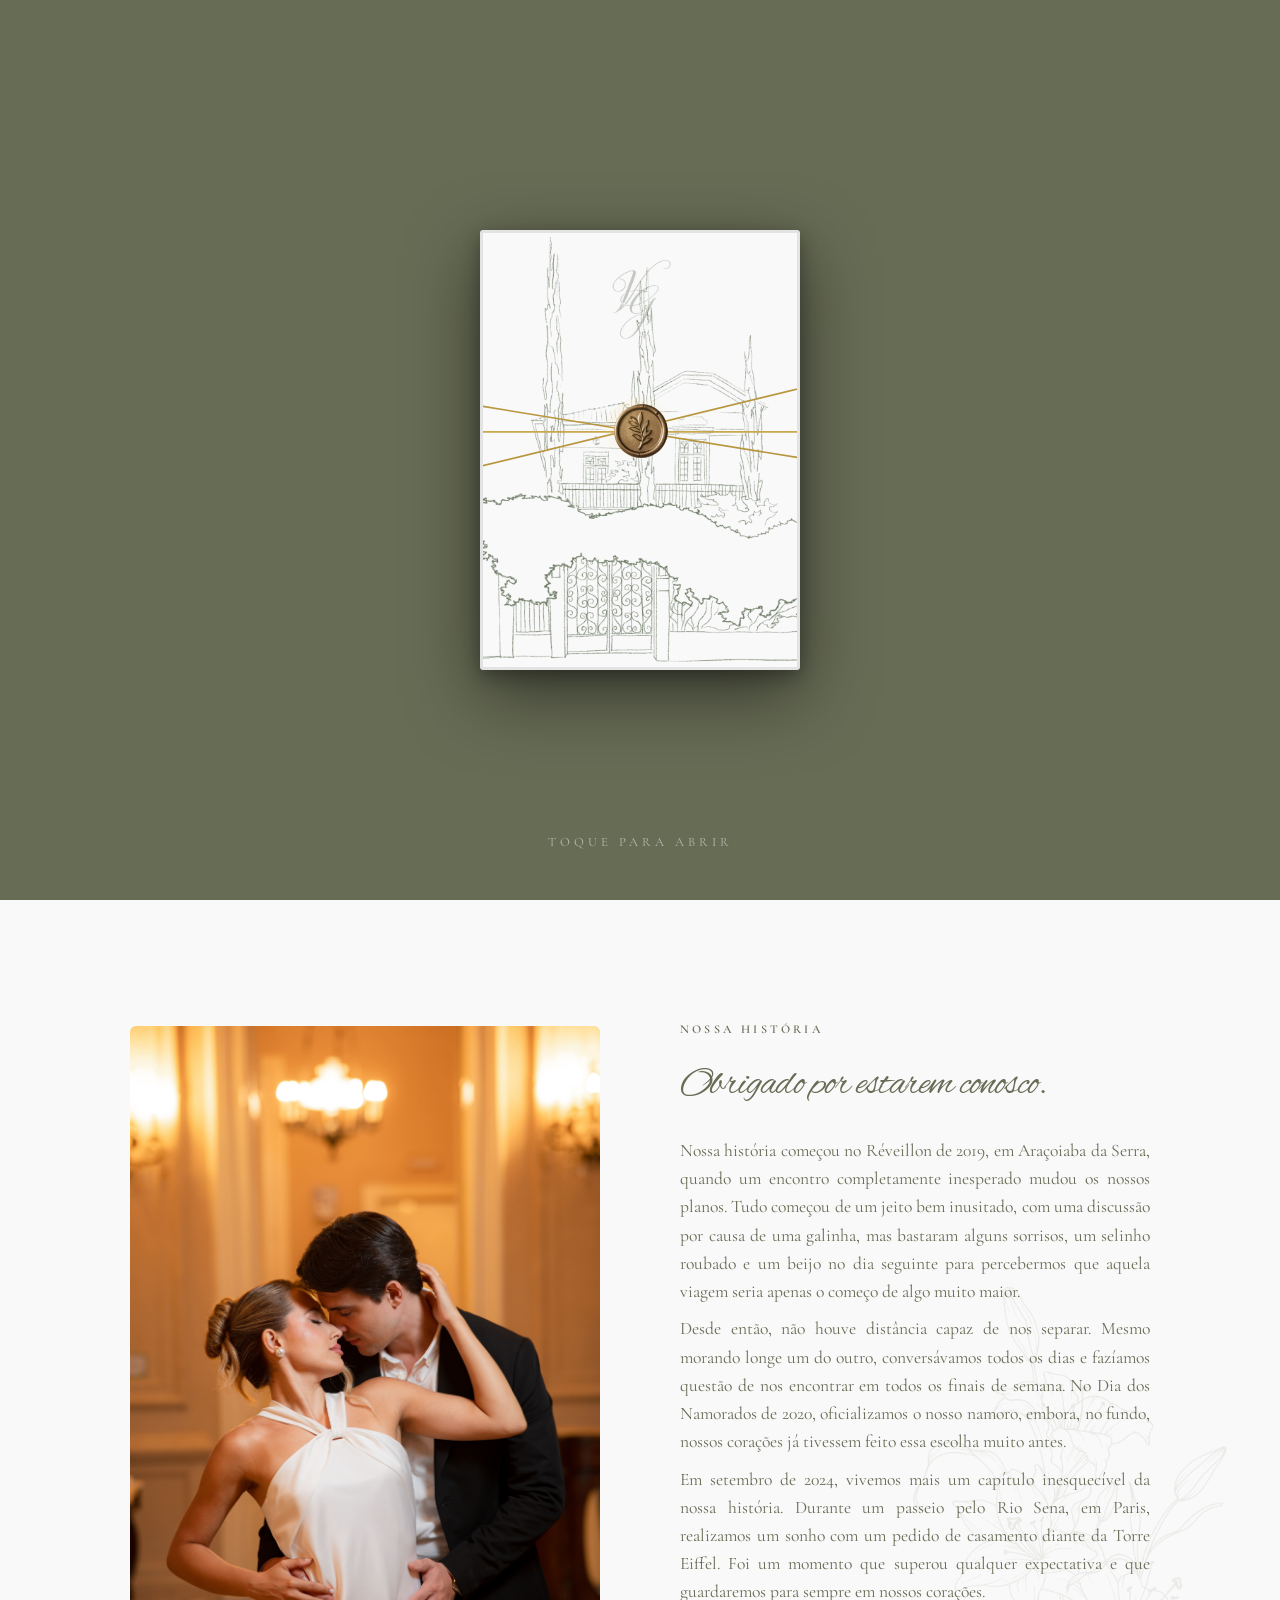
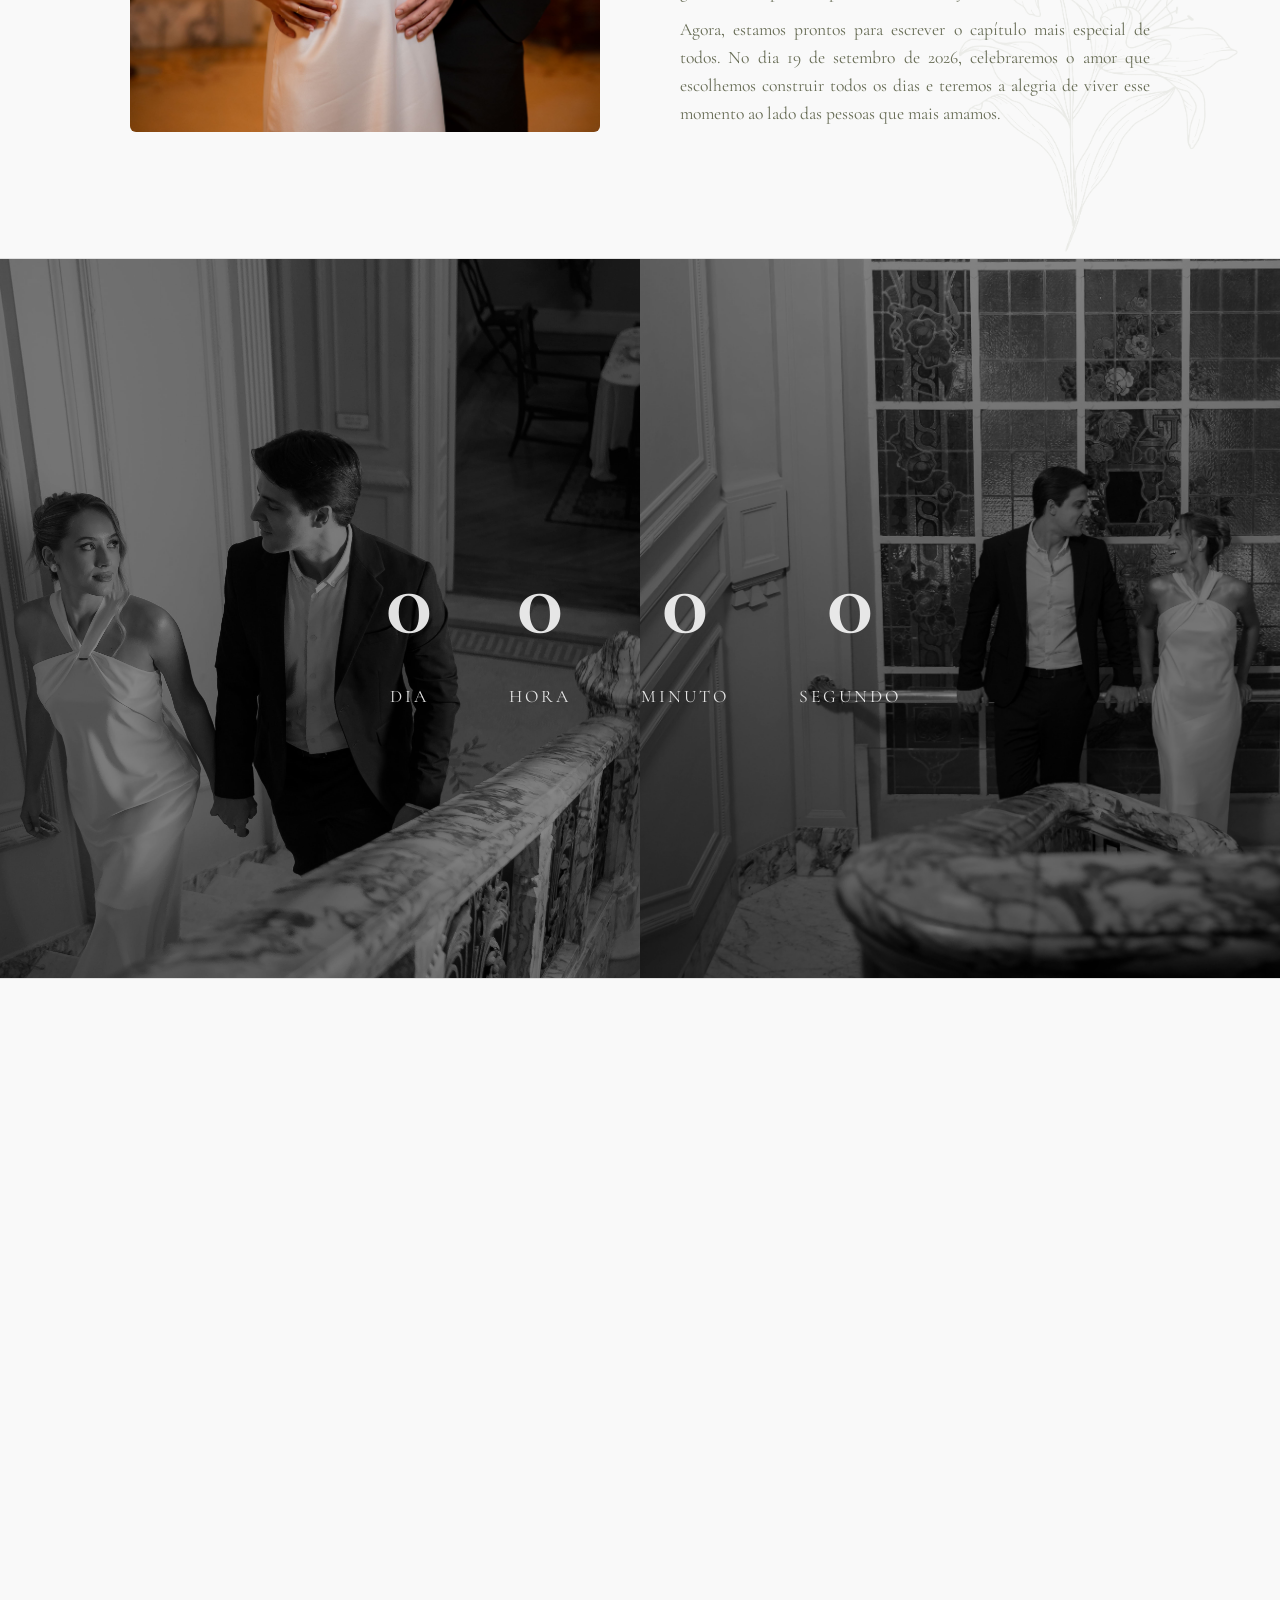
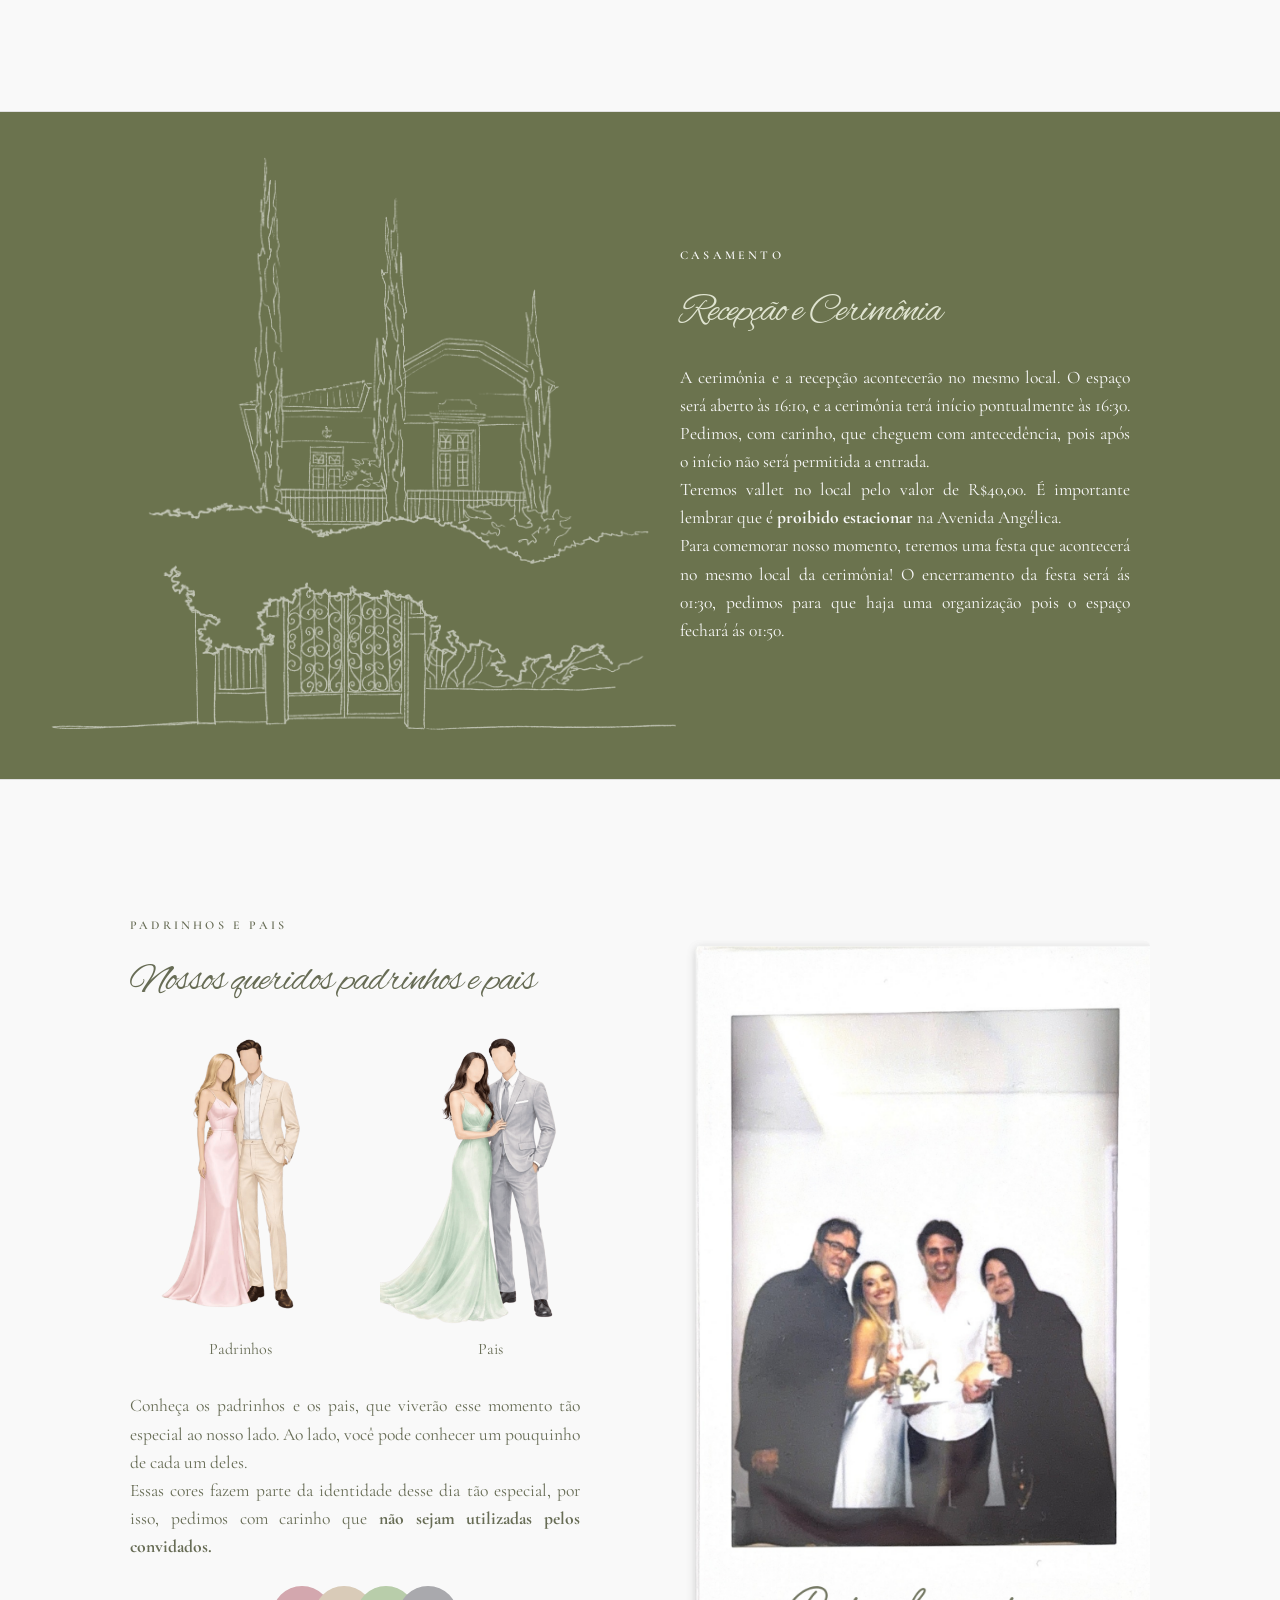
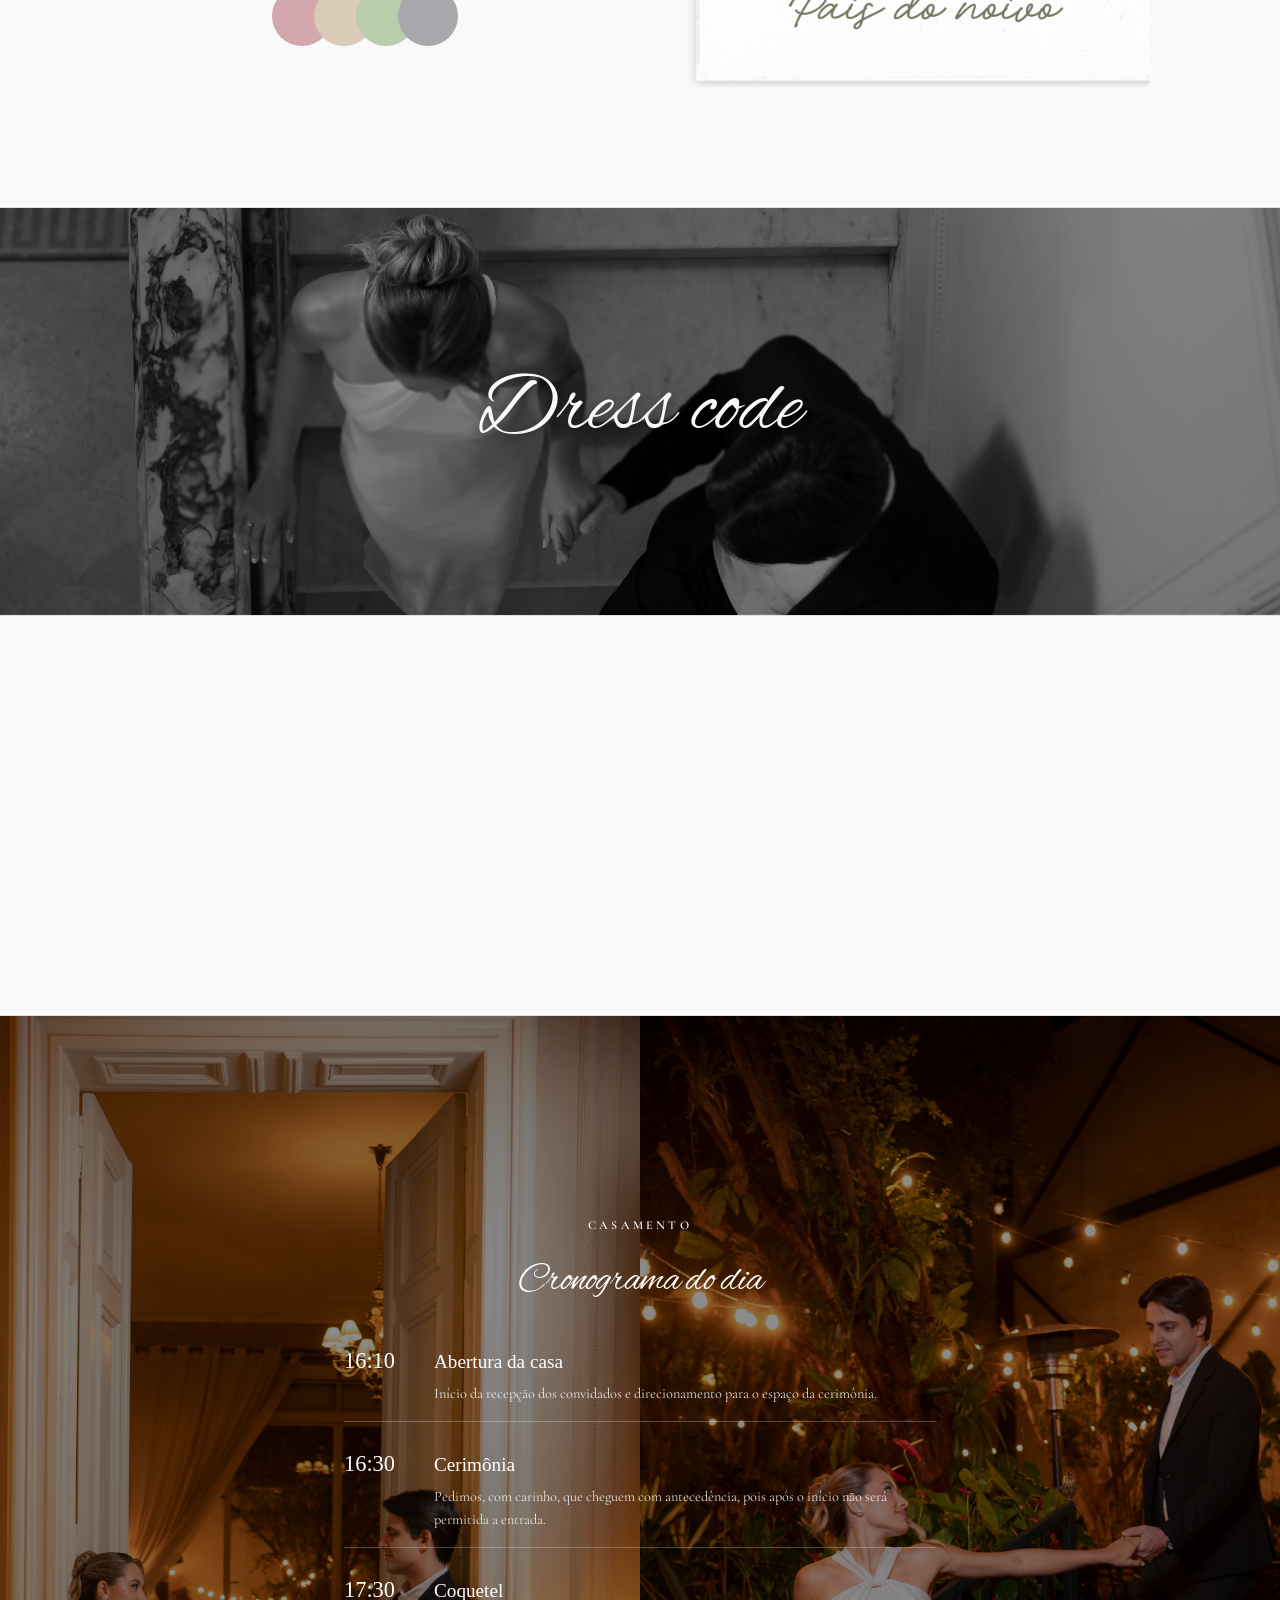
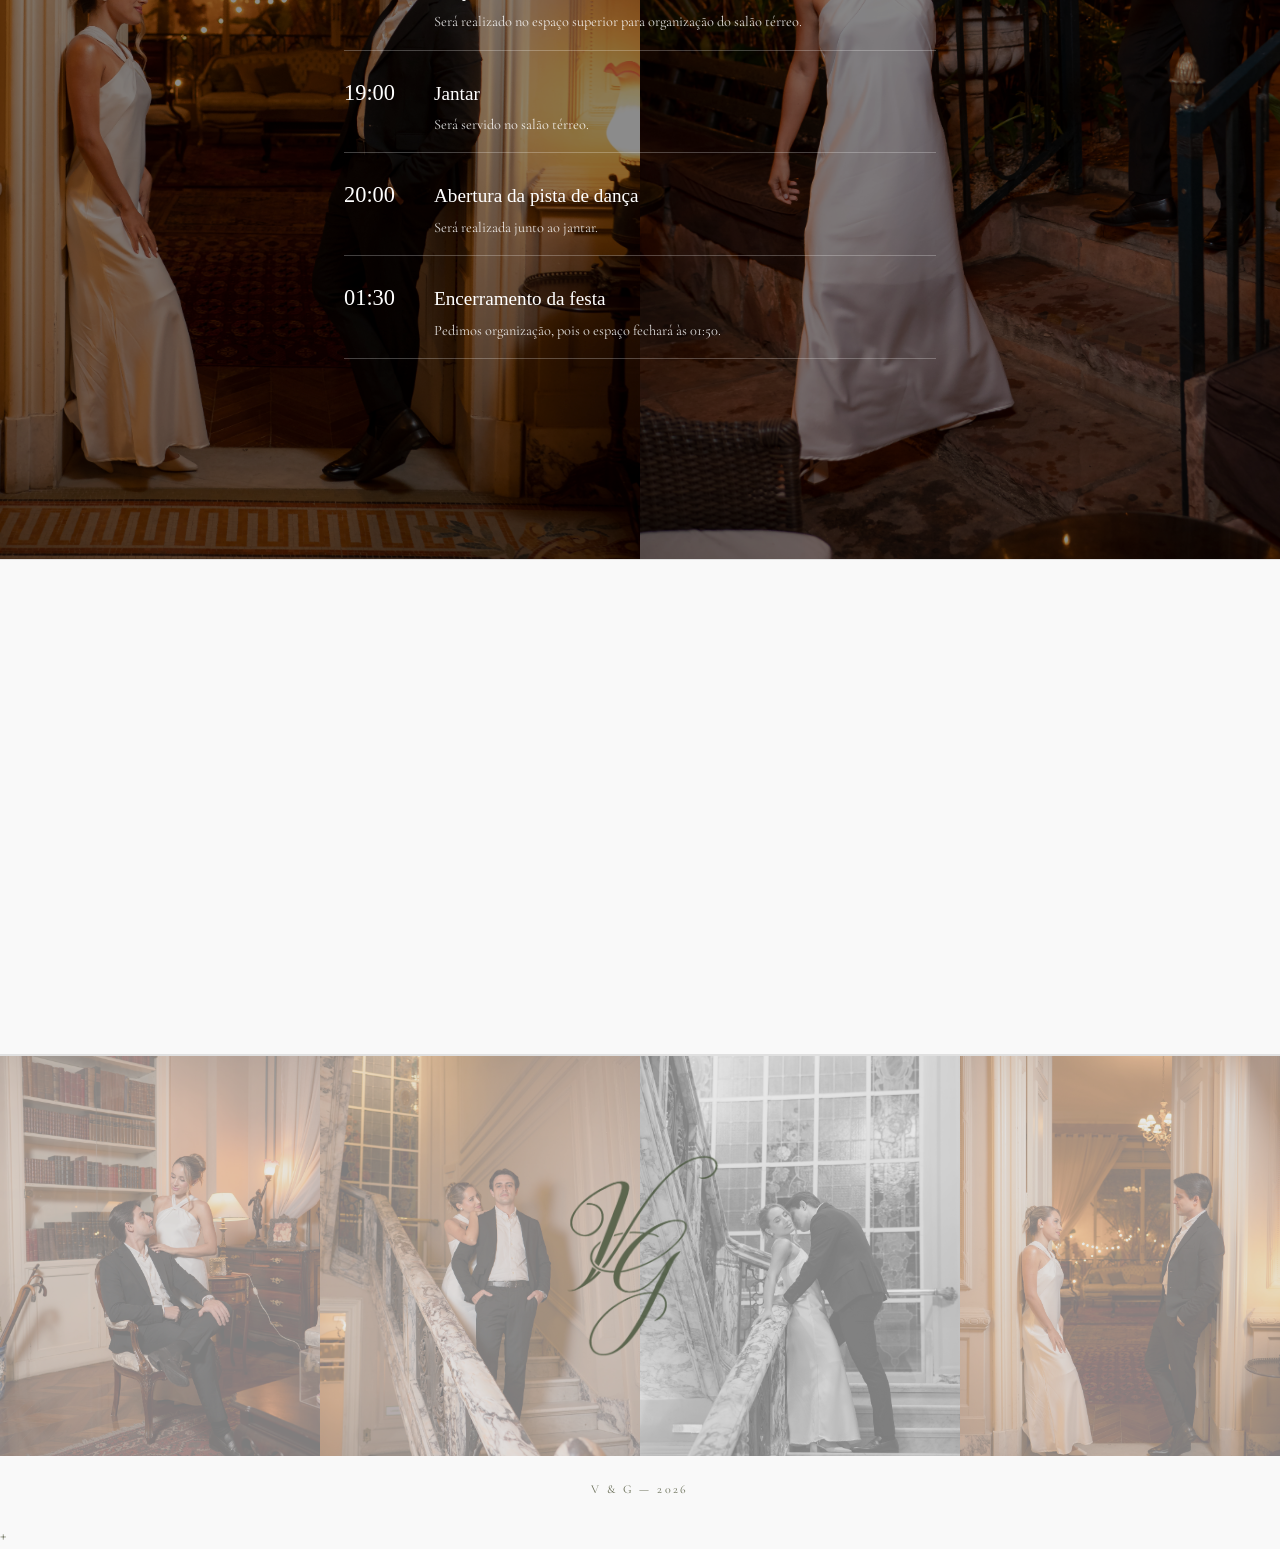
==== commit 09eb0bc9: "feat: Finishing schedule area" ====
--- a/index.html
+++ b/index.html
@@ -221,10 +221,9 @@
                     Pedimos, com carinho, que cheguem com antecedência, pois após o início não será permitida a
                     entrada.</p>
                 <p class="description">
-                    É importante lembrar que o local <strong>não possui estacionamento</strong> e é <strong>proibido
+                    Teremos vallet no local pelo valor de R$40,00. É importante lembrar que é <strong>proibido
                         estacionar</strong>
                     na Avenida Angélica.
-                    Por conta disso, recomendamos fortemente usar um aplicativo de corridas (Uber).
                 </p>
                 <p class="description">
                     Para comemorar nosso momento, teremos uma festa que acontecerá no mesmo local da cerimônia!
@@ -368,8 +367,9 @@
                 <div class="schedule-item">
                     <span class="schedule-time">16:10</span>
                     <div class="schedule-content">
-                        <p class="schedule-event">Abertura do espaço</p>
-                        <p class="schedule-description">Casa Quintal — chegada dos convidados.</p>
+                        <p class="schedule-event">Abertura da casa</p>
+                        <p class="schedule-description">Início da recepção dos convidados e
+                            direcionamento para o espaço da cerimônia.</p>
                     </div>
                 </div>
 
@@ -377,24 +377,33 @@
                     <span class="schedule-time">16:30</span>
                     <div class="schedule-content">
                         <p class="schedule-event">Cerimônia</p>
-                        <p class="schedule-description">Início pontual. Pedimos, com carinho, que cheguem com
+                        <p class="schedule-description">Pedimos, com carinho, que cheguem com
                             antecedência, pois após o início não será permitida a entrada.</p>
                     </div>
                 </div>
 
                 <div class="schedule-item">
-                    <span class="schedule-time">--:--</span>
+                    <span class="schedule-time">17:30</span>
                     <div class="schedule-content">
-                        <p class="schedule-event">Em aberto</p>
-                        <p class="schedule-description">Detalhes em breve.</p>
+                        <p class="schedule-event">Coquetel</p>
+                        <p class="schedule-description">Será realizado no espaço superior para organização do salão
+                            térreo.</p>
                     </div>
                 </div>
 
                 <div class="schedule-item">
-                    <span class="schedule-time">--:--</span>
+                    <span class="schedule-time">19:00</span>
                     <div class="schedule-content">
-                        <p class="schedule-event">Em aberto</p>
-                        <p class="schedule-description">Detalhes em breve.</p>
+                        <p class="schedule-event">Jantar</p>
+                        <p class="schedule-description">Será servido no salão térreo.</p>
+                    </div>
+                </div>
+
+                <div class="schedule-item">
+                    <span class="schedule-time">20:00</span>
+                    <div class="schedule-content">
+                        <p class="schedule-event">Abertura da pista de dança</p>
+                        <p class="schedule-description">Será realizada junto ao jantar.</p>
                     </div>
                 </div>
 
@@ -406,10 +415,6 @@
                     </div>
                 </div>
             </div>
-            <p class="schedule-note">
-                Lembrete: o local não possui estacionamento e é proibido estacionar na Avenida Angélica.
-                Recomendamos fortemente usar um aplicativo de corridas (Uber).
-            </p>
         </div>
     </section>
 
@@ -442,11 +447,7 @@
 
                 <div class="registry-item registry-item-share">
                     <h2 class="title">Compartilhe seu amor</h2>
-                    <p class="description desktop-only">
-                        Compartilhe conosco os momentos que capturar durante o nosso dia tão especial, basta escanear
-                        o QR Code ou clicar no botão para publicar suas fotos!
-                    </p>
-                    <p class="description mobile-only">
+                    <p class="description">
                         Compartilhe conosco os momentos que capturar durante o nosso dia tão especial, basta clicar
                         no botão e publicar suas fotos!
                     </p>
@@ -495,7 +496,8 @@
     <script src="scripts/navbar.js"></script>
     <script src="scripts/invite.js"></script>
     <script src="scripts/footer.js"></script>
-+    <script src="scripts/qrcode-modal.js"></script>
+    +
+    <script src="scripts/qrcode-modal.js"></script>
 </body>
 
 <script>
--- a/styles/countdown.css
+++ b/styles/countdown.css
@@ -108,7 +108,7 @@
     }
 
     .countdown-bg-left {
-        background-image: url('../imgs/countdown_background_left.jpg');
+        background-image: url('../imgs/countdown/countdown_background_left.jpg');
     }
 
     .countdown-bg-right {
